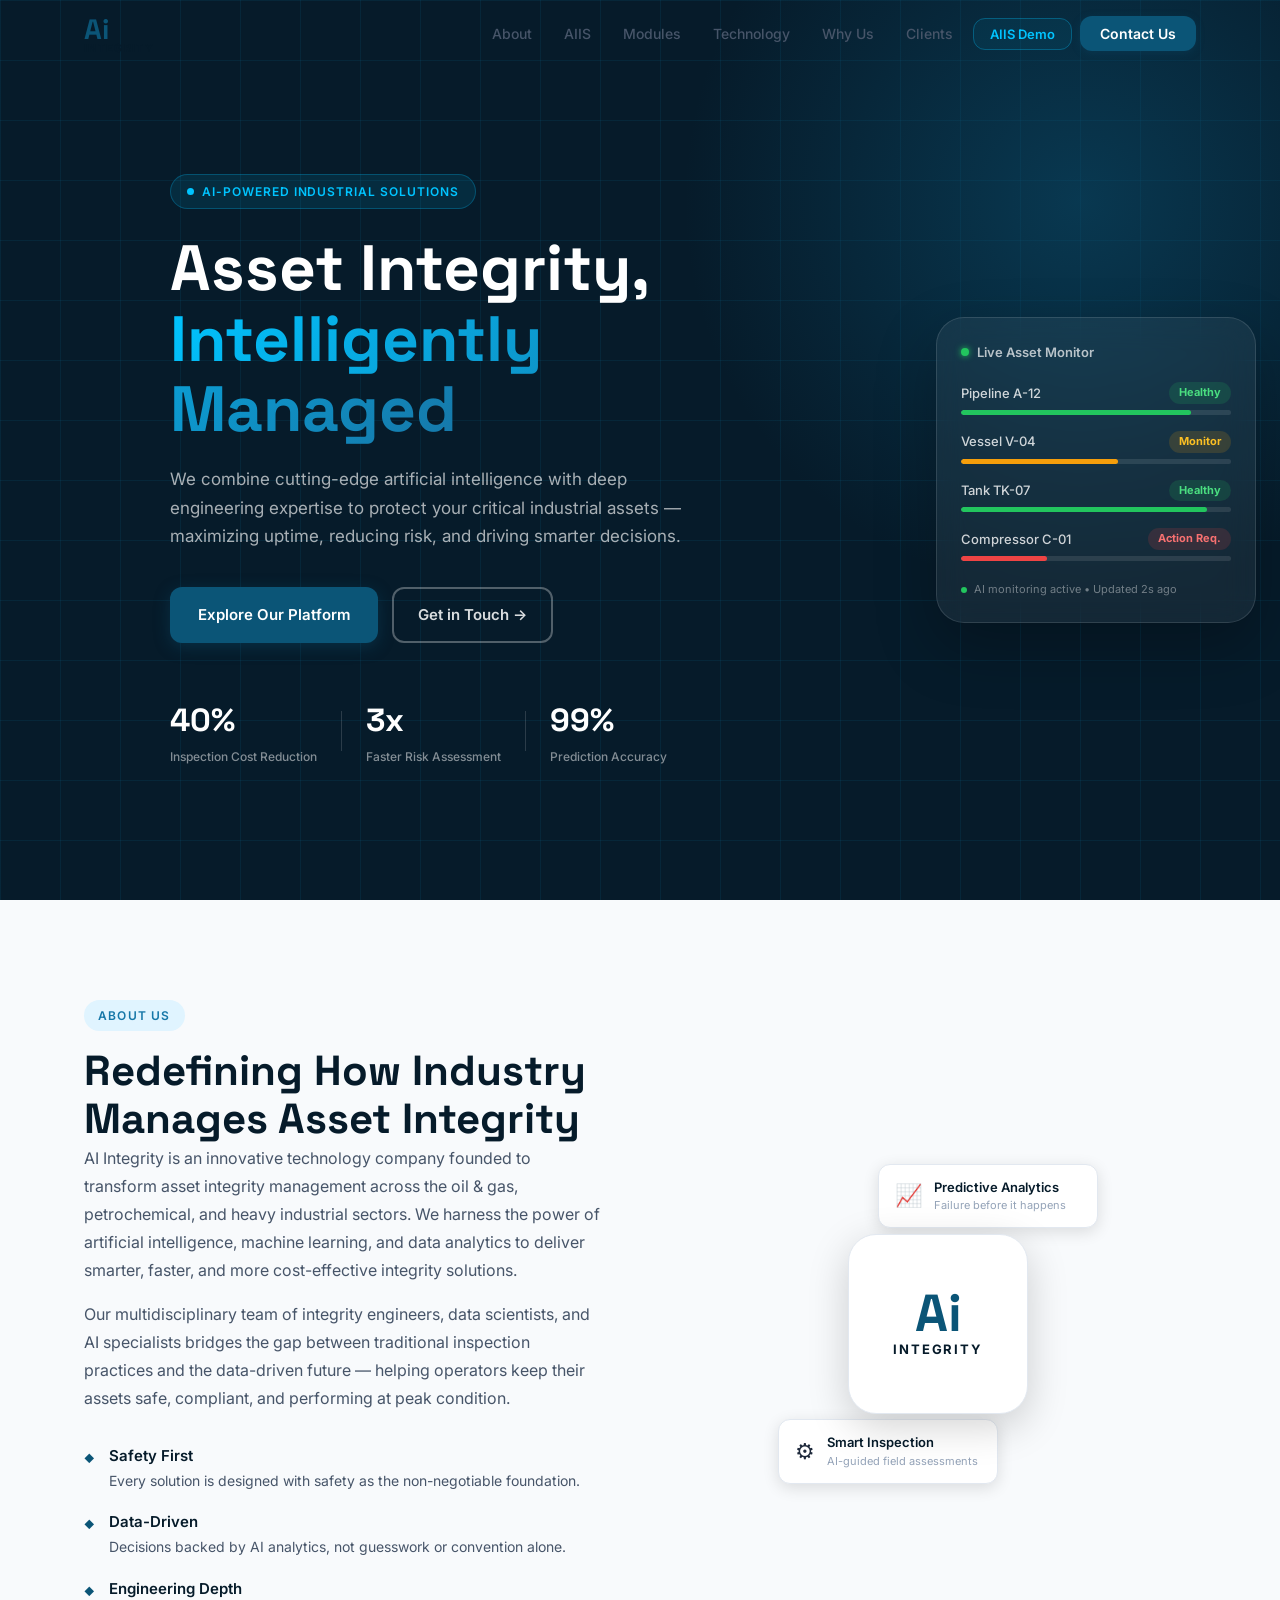
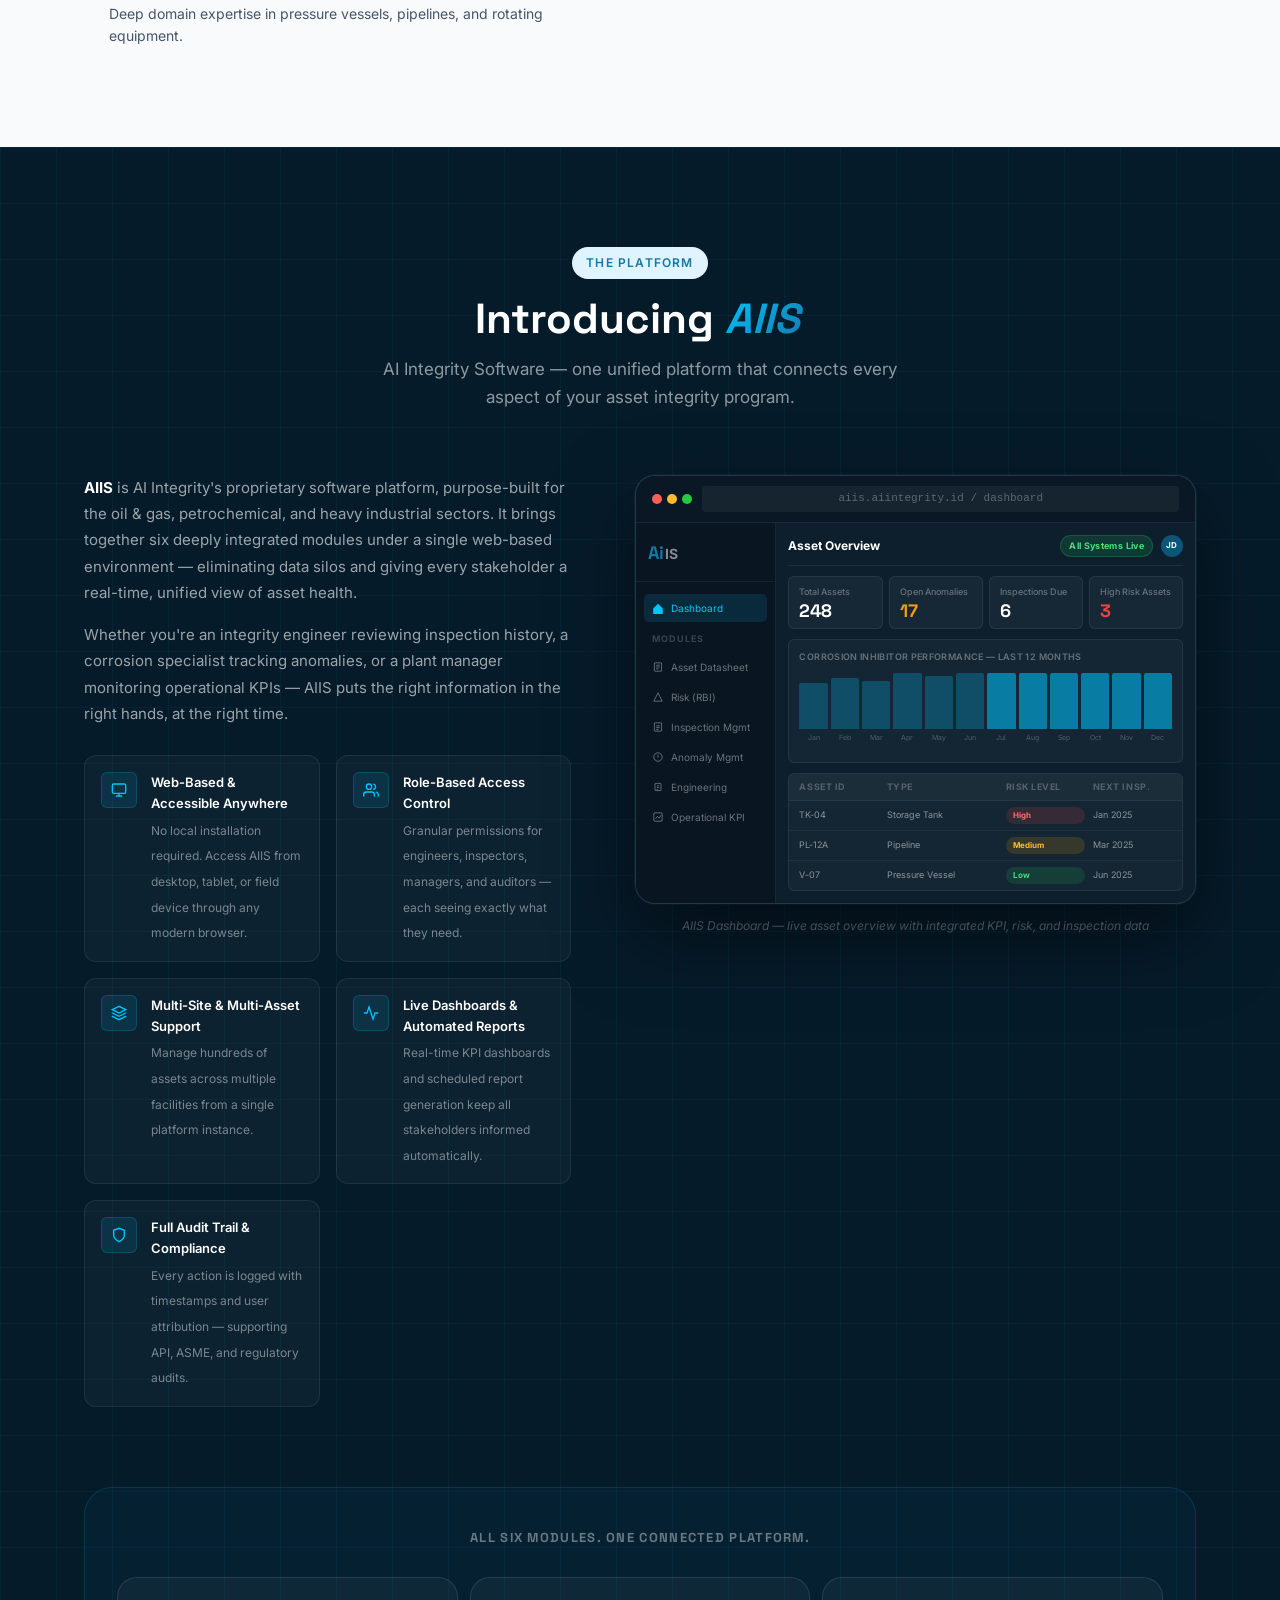
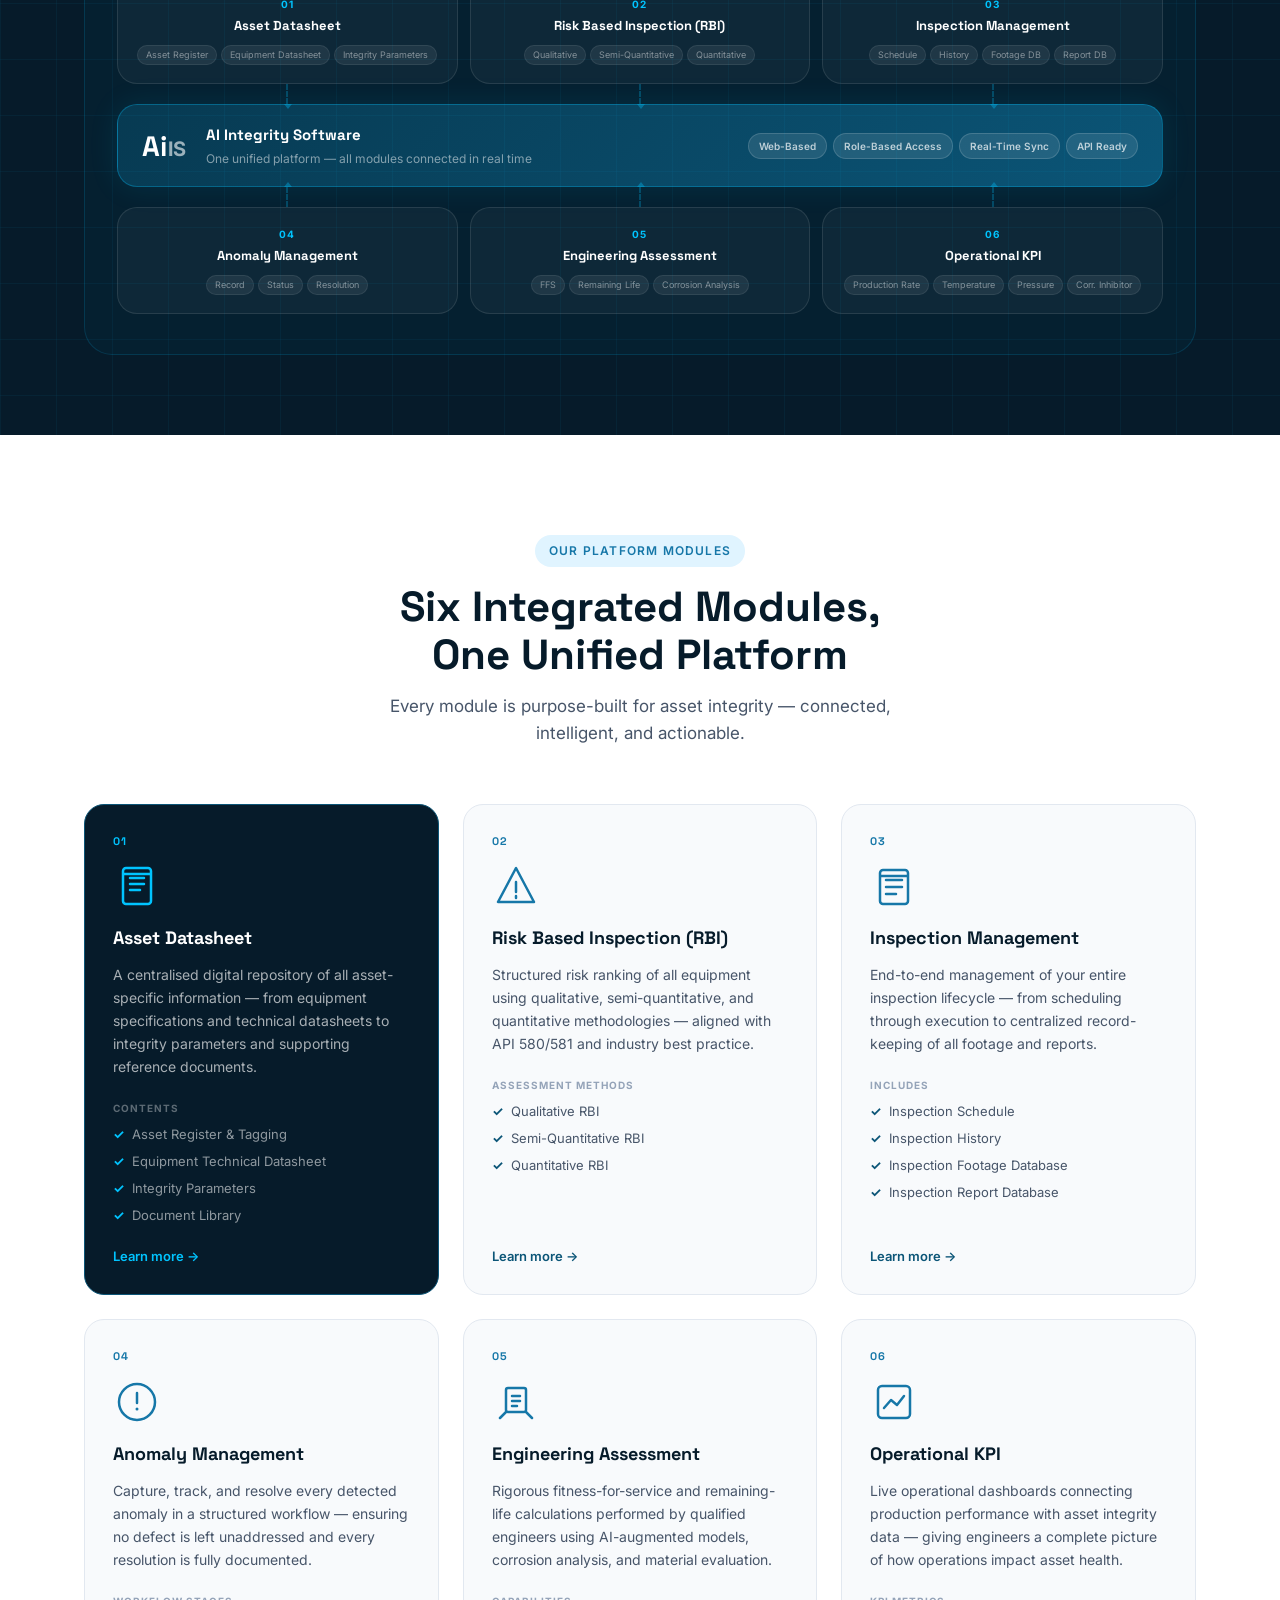
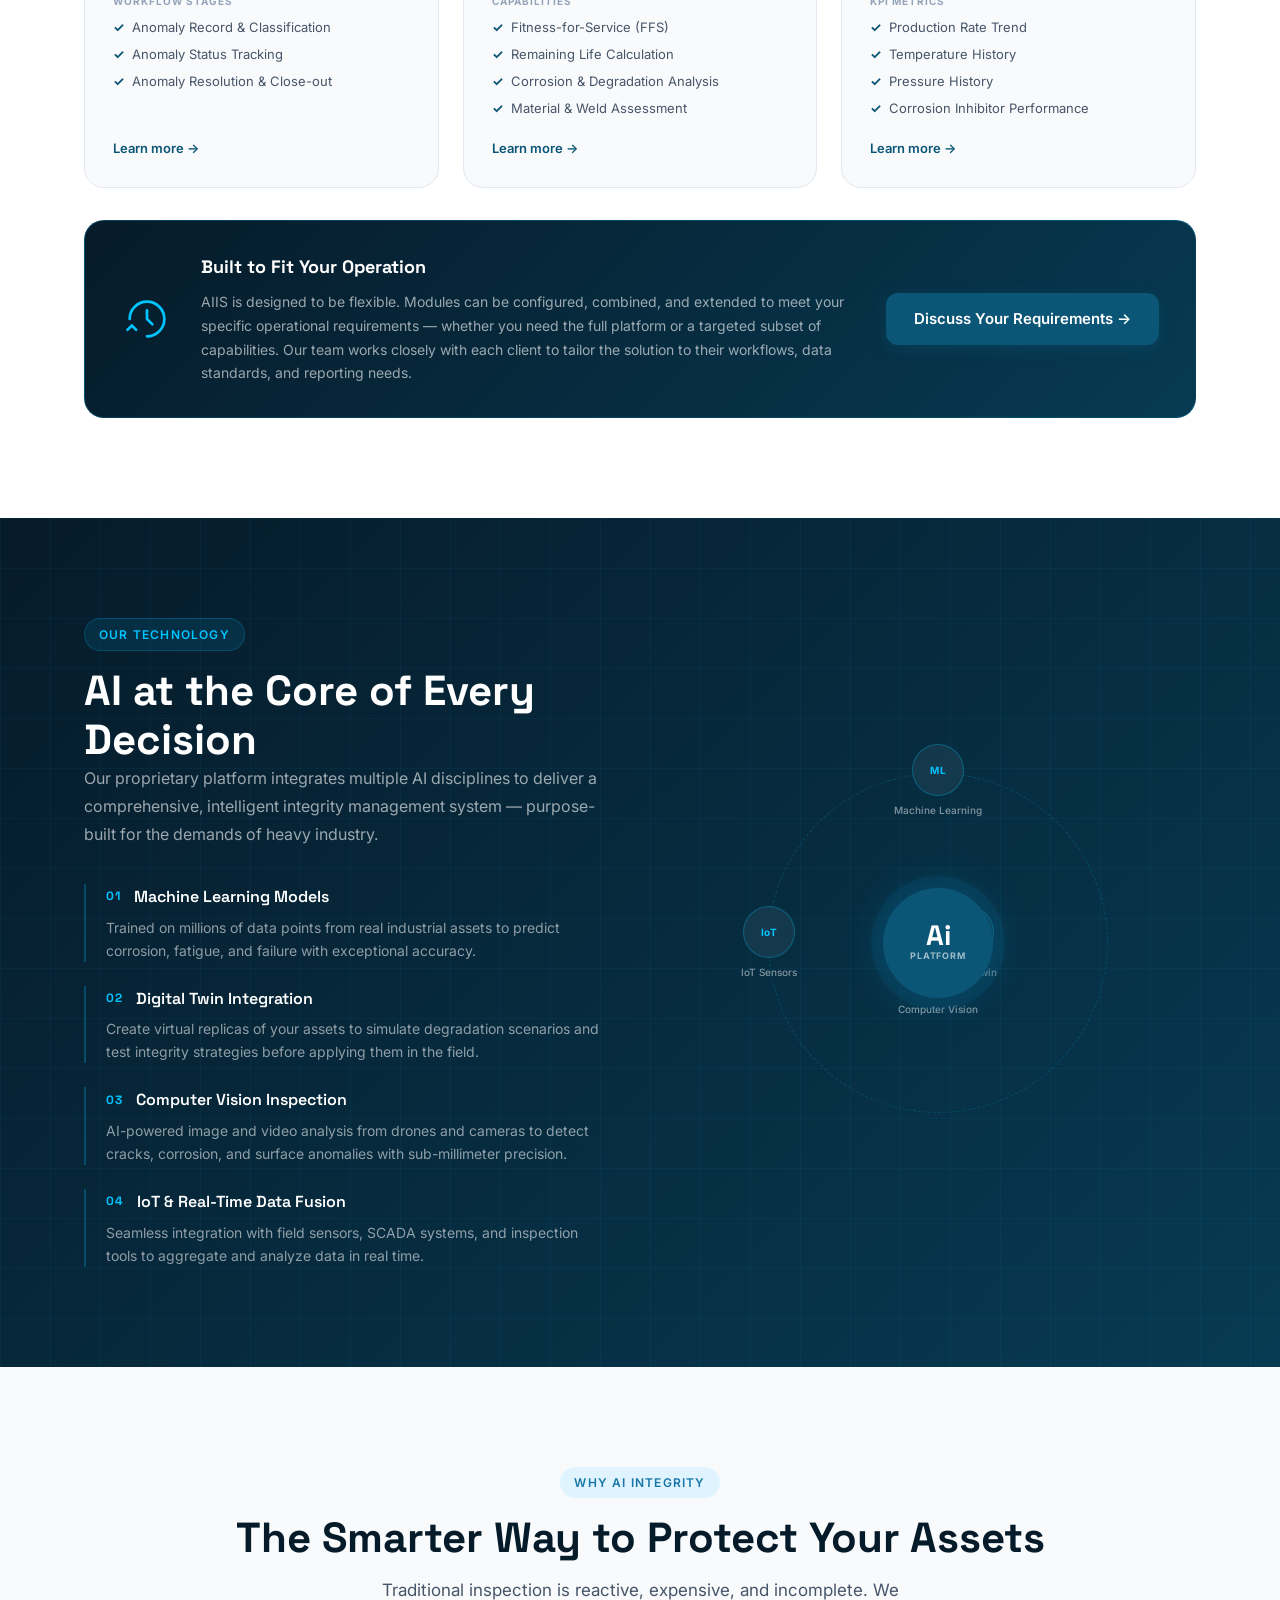
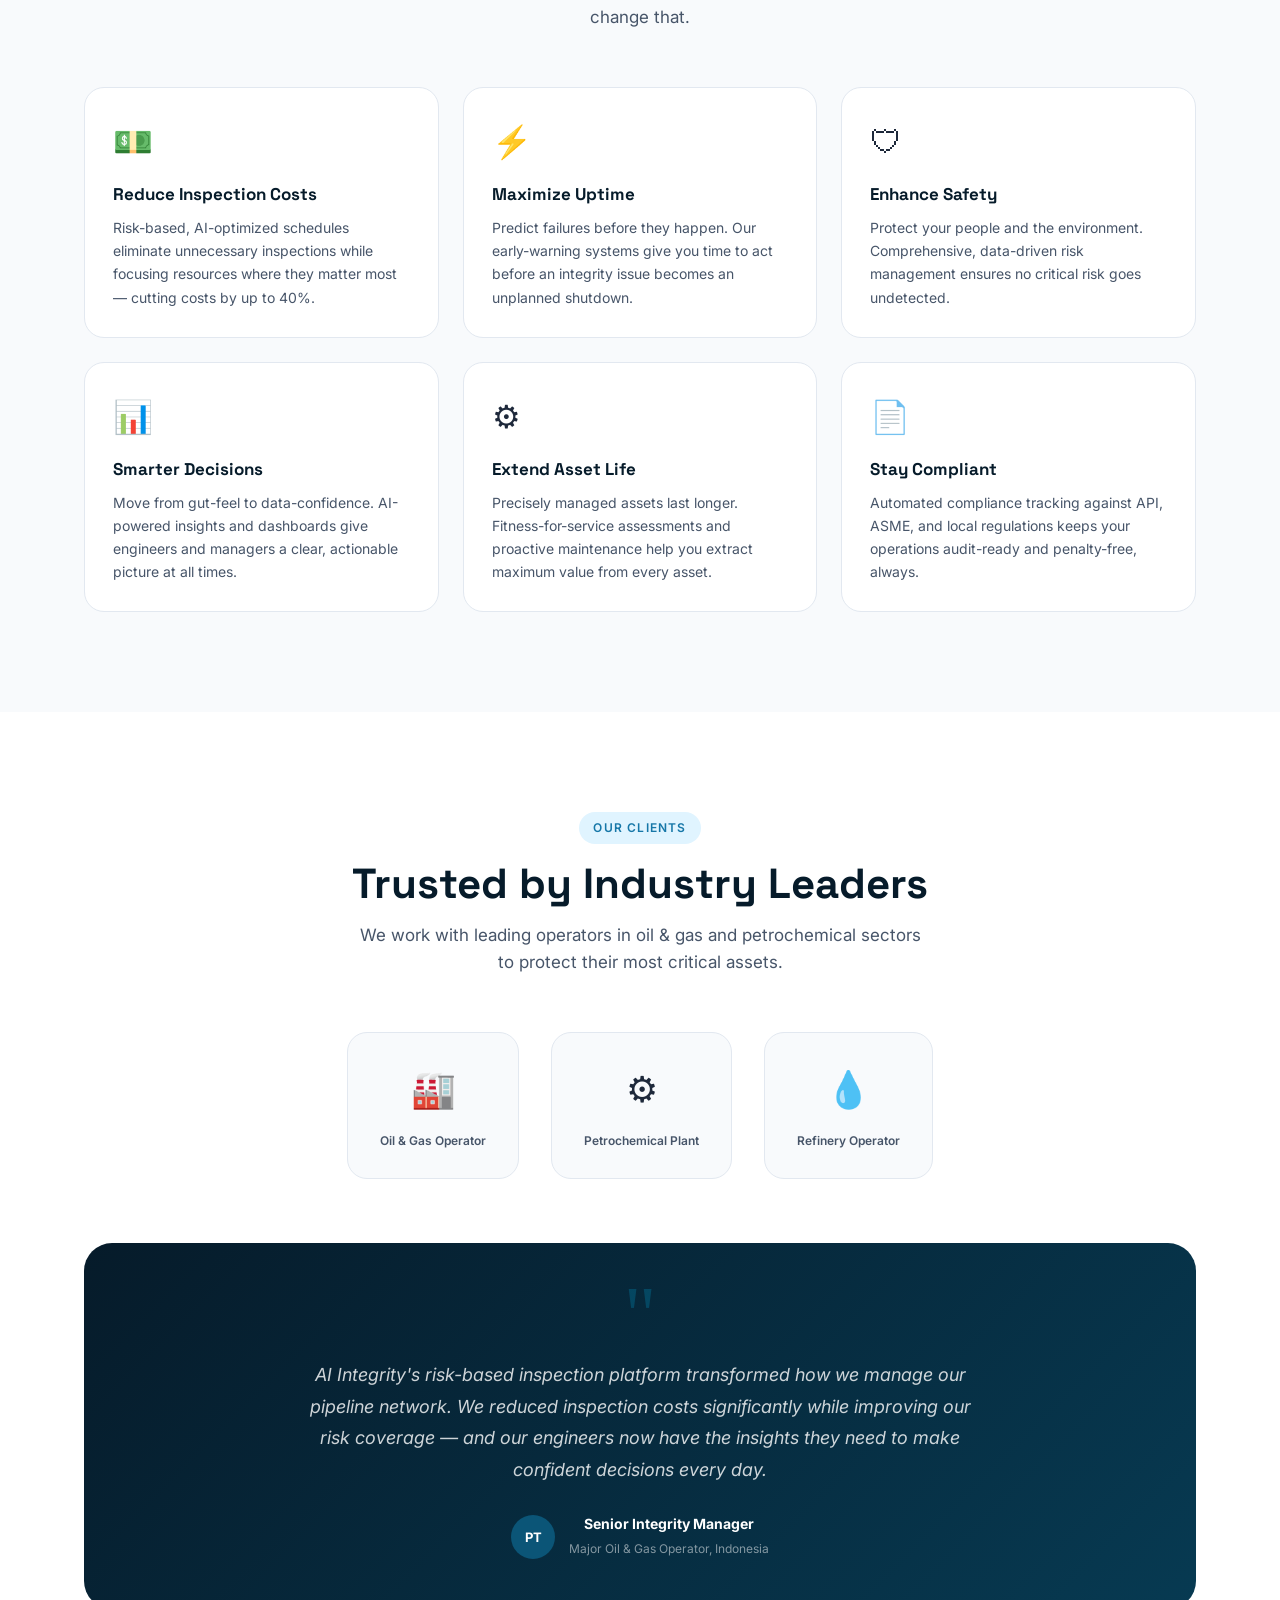
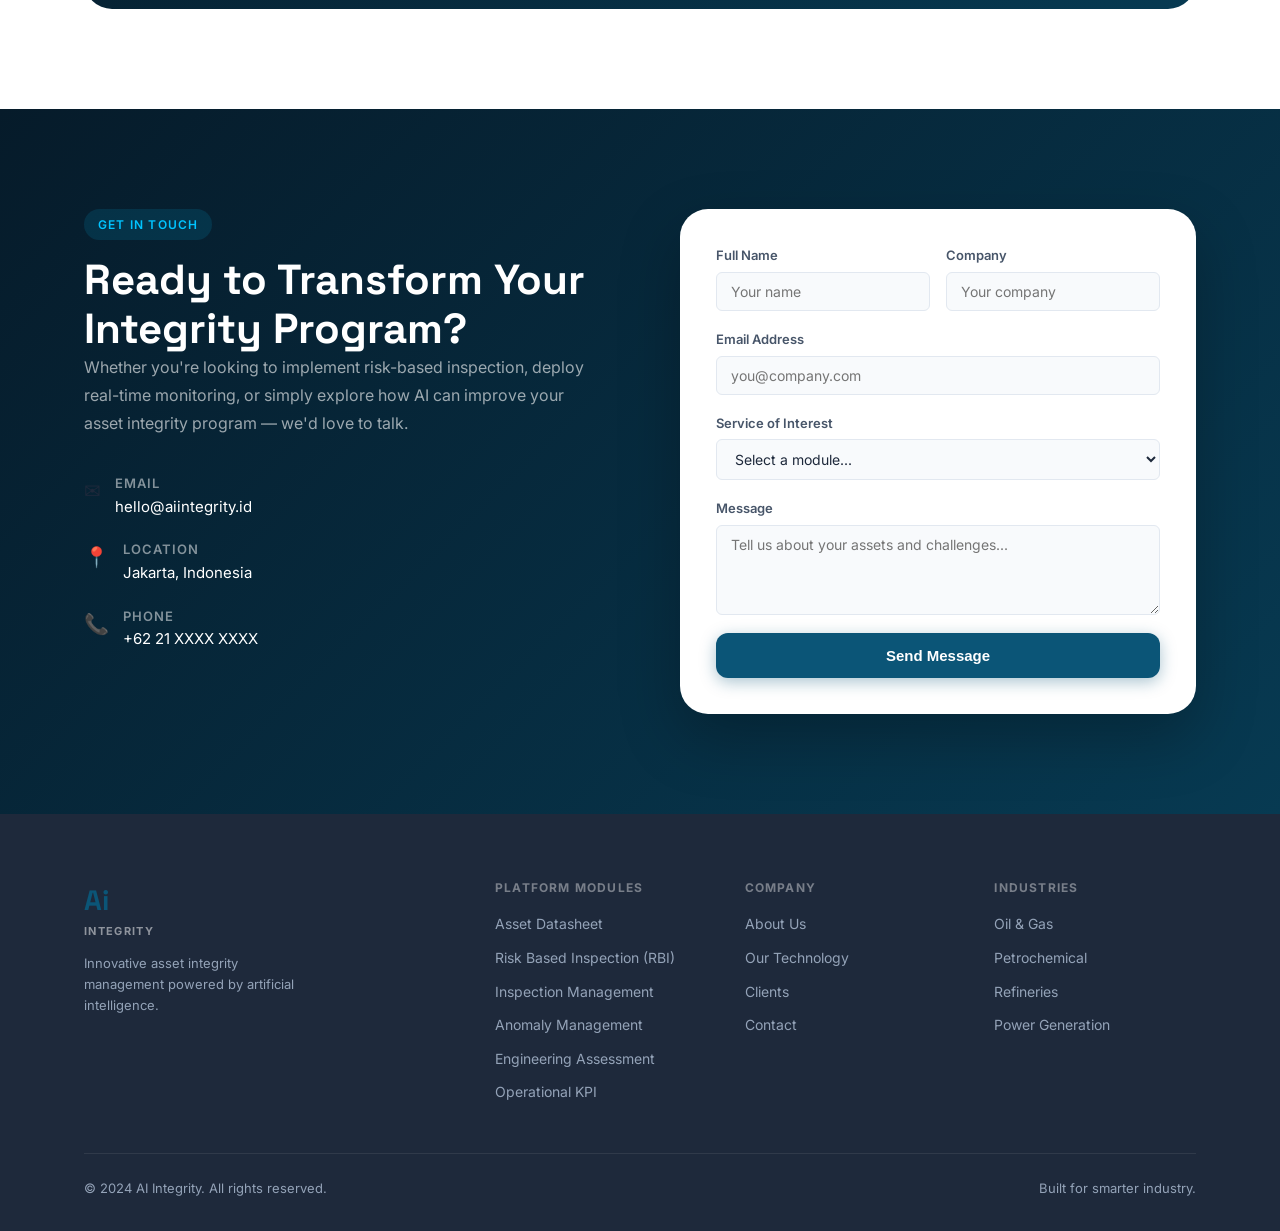
==== index.html @ 0ba2be78 "Initial commit — AI Integrity company profile Includes AIIS module overview, 6-module services secti" ====
<!DOCTYPE html>
<html lang="en">
<head>
  <meta charset="UTF-8" />
  <meta name="viewport" content="width=device-width, initial-scale=1.0" />
  <title>AI Integrity — Intelligent Asset Integrity Solutions</title>
  <link rel="stylesheet" href="styles.css" />
  <link rel="preconnect" href="https://fonts.googleapis.com" />
  <link href="https://fonts.googleapis.com/css2?family=Inter:wght@300;400;500;600;700;800&family=Space+Grotesk:wght@400;500;600;700&display=swap" rel="stylesheet" />
</head>
<body>

  <!-- ── NAVIGATION ─────────────────────────────────────── -->
  <nav id="navbar">
    <div class="nav-container">
      <a href="#home" class="nav-logo">
        <span class="logo-ai">Ai</span>
        <span class="logo-integrity">Integrity</span>
      </a>
      <ul class="nav-links">
        <li><a href="#about">About</a></li>
        <li><a href="#aiis">AIIS</a></li>
        <li><a href="#services">Modules</a></li>
        <li><a href="#technology">Technology</a></li>
        <li><a href="#why-us">Why Us</a></li>
        <li><a href="#clients">Clients</a></li>
        <li><a href="aiis-demo.html" class="nav-demo">AIIS Demo</a></li>
        <li><a href="#contact" class="nav-cta">Contact Us</a></li>
      </ul>
      <button class="hamburger" id="hamburger" aria-label="Toggle menu">
        <span></span><span></span><span></span>
      </button>
    </div>
    <div class="mobile-menu" id="mobileMenu">
      <ul>
        <li><a href="#about">About</a></li>
        <li><a href="#aiis">AIIS</a></li>
        <li><a href="#services">Modules</a></li>
        <li><a href="#technology">Technology</a></li>
        <li><a href="#why-us">Why Us</a></li>
        <li><a href="#clients">Clients</a></li>
        <li><a href="aiis-demo.html">AIIS Demo</a></li>
        <li><a href="#contact">Contact Us</a></li>
      </ul>
    </div>
  </nav>

  <!-- ── HERO ───────────────────────────────────────────── -->
  <section id="home" class="hero">
    <div class="hero-bg">
      <div class="hero-grid"></div>
      <div class="hero-glow"></div>
    </div>
    <div class="hero-content">
      <div class="hero-badge">
        <span class="badge-dot"></span>
        AI-Powered Industrial Solutions
      </div>
      <h1 class="hero-title">
        Asset Integrity,<br />
        <span class="hero-accent">Intelligently Managed</span>
      </h1>
      <p class="hero-subtitle">
        We combine cutting-edge artificial intelligence with deep engineering expertise
        to protect your critical industrial assets — maximizing uptime, reducing risk,
        and driving smarter decisions.
      </p>
      <div class="hero-actions">
        <a href="#services" class="btn-primary">Explore Our Platform</a>
        <a href="#contact" class="btn-ghost">Get in Touch &rarr;</a>
      </div>
      <div class="hero-stats">
        <div class="stat">
          <span class="stat-num">40%</span>
          <span class="stat-label">Inspection Cost Reduction</span>
        </div>
        <div class="stat-divider"></div>
        <div class="stat">
          <span class="stat-num">3x</span>
          <span class="stat-label">Faster Risk Assessment</span>
        </div>
        <div class="stat-divider"></div>
        <div class="stat">
          <span class="stat-num">99%</span>
          <span class="stat-label">Prediction Accuracy</span>
        </div>
      </div>
    </div>
    <div class="hero-visual">
      <div class="pipeline-card">
        <div class="card-header">
          <div class="card-dot green"></div>
          <span>Live Asset Monitor</span>
        </div>
        <div class="card-asset">
          <div class="asset-row">
            <span class="asset-name">Pipeline A-12</span>
            <span class="asset-status good">Healthy</span>
          </div>
          <div class="asset-bar"><div class="bar-fill" style="width:85%;background:#22c55e"></div></div>
          <div class="asset-row mt-8">
            <span class="asset-name">Vessel V-04</span>
            <span class="asset-status warn">Monitor</span>
          </div>
          <div class="asset-bar"><div class="bar-fill" style="width:58%;background:#f59e0b"></div></div>
          <div class="asset-row mt-8">
            <span class="asset-name">Tank TK-07</span>
            <span class="asset-status good">Healthy</span>
          </div>
          <div class="asset-bar"><div class="bar-fill" style="width:91%;background:#22c55e"></div></div>
          <div class="asset-row mt-8">
            <span class="asset-name">Compressor C-01</span>
            <span class="asset-status risk">Action Req.</span>
          </div>
          <div class="asset-bar"><div class="bar-fill" style="width:32%;background:#ef4444"></div></div>
        </div>
        <div class="card-footer">
          <span class="pulse-dot"></span>
          AI monitoring active &bull; Updated 2s ago
        </div>
      </div>
    </div>
  </section>

  <!-- ── ABOUT ──────────────────────────────────────────── -->
  <section id="about" class="about">
    <div class="container">
      <div class="about-grid">
        <div class="about-text">
          <div class="section-tag">About Us</div>
          <h2 class="section-title">Redefining How Industry Manages Asset Integrity</h2>
          <p class="about-desc">
            AI Integrity is an innovative technology company founded to transform asset integrity
            management across the oil & gas, petrochemical, and heavy industrial sectors.
            We harness the power of artificial intelligence, machine learning, and data analytics
            to deliver smarter, faster, and more cost-effective integrity solutions.
          </p>
          <p class="about-desc">
            Our multidisciplinary team of integrity engineers, data scientists, and AI specialists
            bridges the gap between traditional inspection practices and the data-driven future —
            helping operators keep their assets safe, compliant, and performing at peak condition.
          </p>
          <div class="about-pillars">
            <div class="pillar">
              <div class="pillar-icon">&#9670;</div>
              <div>
                <strong>Safety First</strong>
                <p>Every solution is designed with safety as the non-negotiable foundation.</p>
              </div>
            </div>
            <div class="pillar">
              <div class="pillar-icon">&#9670;</div>
              <div>
                <strong>Data-Driven</strong>
                <p>Decisions backed by AI analytics, not guesswork or convention alone.</p>
              </div>
            </div>
            <div class="pillar">
              <div class="pillar-icon">&#9670;</div>
              <div>
                <strong>Engineering Depth</strong>
                <p>Deep domain expertise in pressure vessels, pipelines, and rotating equipment.</p>
              </div>
            </div>
          </div>
        </div>
        <div class="about-visual">
          <div class="about-card-wrapper">
            <div class="about-card top-card">
              <div class="about-card-icon">&#128200;</div>
              <div class="about-card-text">
                <strong>Predictive Analytics</strong>
                <span>Failure before it happens</span>
              </div>
            </div>
            <div class="about-logo-box">
              <span class="logo-ai-large">Ai</span>
              <span class="logo-integrity-large">Integrity</span>
            </div>
            <div class="about-card bottom-card">
              <div class="about-card-icon">&#9881;</div>
              <div class="about-card-text">
                <strong>Smart Inspection</strong>
                <span>AI-guided field assessments</span>
              </div>
            </div>
          </div>
        </div>
      </div>
    </div>
  </section>

  <!-- ── AIIS ──────────────────────────────────────────── -->
  <section id="aiis" class="aiis">
    <div class="container">

      <!-- Header -->
      <div class="aiis-header">
        <div class="section-tag">The Platform</div>
        <h2 class="section-title light">Introducing <span class="aiis-wordmark">AIIS</span></h2>
        <p class="aiis-tagline">AI Integrity Software — one unified platform that connects every aspect of your asset integrity program.</p>
      </div>

      <!-- Main layout: intro left, mockup right -->
      <div class="aiis-body">

        <!-- Left: description + feature pills -->
        <div class="aiis-desc-col">
          <p class="aiis-desc">
            <strong>AIIS</strong> is AI Integrity's proprietary software platform, purpose-built for
            the oil &amp; gas, petrochemical, and heavy industrial sectors. It brings together
            six deeply integrated modules under a single web-based environment — eliminating
            data silos and giving every stakeholder a real-time, unified view of asset health.
          </p>
          <p class="aiis-desc">
            Whether you're an integrity engineer reviewing inspection history, a corrosion
            specialist tracking anomalies, or a plant manager monitoring operational KPIs —
            AIIS puts the right information in the right hands, at the right time.
          </p>

          <div class="aiis-features">
            <div class="aiis-feat">
              <div class="aiis-feat-icon">
                <svg viewBox="0 0 24 24" fill="none" stroke="currentColor" stroke-width="2" stroke-linecap="round">
                  <rect x="2" y="3" width="20" height="14" rx="2"/><path d="M8 21h8M12 17v4"/>
                </svg>
              </div>
              <div>
                <strong>Web-Based &amp; Accessible Anywhere</strong>
                <span>No local installation required. Access AIIS from desktop, tablet, or field device through any modern browser.</span>
              </div>
            </div>
            <div class="aiis-feat">
              <div class="aiis-feat-icon">
                <svg viewBox="0 0 24 24" fill="none" stroke="currentColor" stroke-width="2" stroke-linecap="round">
                  <path d="M17 21v-2a4 4 0 0 0-4-4H5a4 4 0 0 0-4 4v2"/><circle cx="9" cy="7" r="4"/>
                  <path d="M23 21v-2a4 4 0 0 0-3-3.87M16 3.13a4 4 0 0 1 0 7.75"/>
                </svg>
              </div>
              <div>
                <strong>Role-Based Access Control</strong>
                <span>Granular permissions for engineers, inspectors, managers, and auditors — each seeing exactly what they need.</span>
              </div>
            </div>
            <div class="aiis-feat">
              <div class="aiis-feat-icon">
                <svg viewBox="0 0 24 24" fill="none" stroke="currentColor" stroke-width="2" stroke-linecap="round">
                  <path d="M12 2L2 7l10 5 10-5-10-5zM2 17l10 5 10-5M2 12l10 5 10-5"/>
                </svg>
              </div>
              <div>
                <strong>Multi-Site &amp; Multi-Asset Support</strong>
                <span>Manage hundreds of assets across multiple facilities from a single platform instance.</span>
              </div>
            </div>
            <div class="aiis-feat">
              <div class="aiis-feat-icon">
                <svg viewBox="0 0 24 24" fill="none" stroke="currentColor" stroke-width="2" stroke-linecap="round">
                  <polyline points="22 12 18 12 15 21 9 3 6 12 2 12"/>
                </svg>
              </div>
              <div>
                <strong>Live Dashboards &amp; Automated Reports</strong>
                <span>Real-time KPI dashboards and scheduled report generation keep all stakeholders informed automatically.</span>
              </div>
            </div>
            <div class="aiis-feat">
              <div class="aiis-feat-icon">
                <svg viewBox="0 0 24 24" fill="none" stroke="currentColor" stroke-width="2" stroke-linecap="round">
                  <path d="M12 22s8-4 8-10V5l-8-3-8 3v7c0 6 8 10 8 10z"/>
                </svg>
              </div>
              <div>
                <strong>Full Audit Trail &amp; Compliance</strong>
                <span>Every action is logged with timestamps and user attribution — supporting API, ASME, and regulatory audits.</span>
              </div>
            </div>
          </div>
        </div>

        <!-- Right: software UI mockup -->
        <div class="aiis-mockup-col">
          <div class="aiis-mockup">

            <!-- Browser chrome -->
            <div class="mock-chrome">
              <div class="mock-dots">
                <span class="md red"></span>
                <span class="md amber"></span>
                <span class="md green"></span>
              </div>
              <div class="mock-url">aiis.aiintegrity.id / dashboard</div>
            </div>

            <!-- App shell -->
            <div class="mock-shell">

              <!-- Sidebar -->
              <div class="mock-sidebar">
                <div class="mock-logo">
                  <span class="ml-ai">Ai</span>
                  <span class="ml-int">IS</span>
                </div>
                <nav class="mock-nav">
                  <div class="mock-nav-item active">
                    <svg viewBox="0 0 20 20" fill="currentColor"><path d="M2 11l8-8 8 8v9H2z"/></svg>
                    <span>Dashboard</span>
                  </div>
                  <div class="mock-nav-section">Modules</div>
                  <div class="mock-nav-item">
                    <svg viewBox="0 0 20 20" fill="none" stroke="currentColor" stroke-width="1.5"><rect x="4" y="3" width="12" height="14" rx="1"/><path d="M7 7h6M7 10h6M7 13h4"/></svg>
                    <span>Asset Datasheet</span>
                  </div>
                  <div class="mock-nav-item">
                    <svg viewBox="0 0 20 20" fill="none" stroke="currentColor" stroke-width="1.5"><path d="M10 3L3 17h14L10 3z"/></svg>
                    <span>Risk (RBI)</span>
                  </div>
                  <div class="mock-nav-item">
                    <svg viewBox="0 0 20 20" fill="none" stroke="currentColor" stroke-width="1.5"><rect x="4" y="3" width="12" height="14" rx="1"/><path d="M7 8h6M7 11h6M7 14h4"/></svg>
                    <span>Inspection Mgmt</span>
                  </div>
                  <div class="mock-nav-item">
                    <svg viewBox="0 0 20 20" fill="none" stroke="currentColor" stroke-width="1.5"><circle cx="10" cy="10" r="7"/><path d="M10 6v5M10 14v.5"/></svg>
                    <span>Anomaly Mgmt</span>
                  </div>
                  <div class="mock-nav-item">
                    <svg viewBox="0 0 20 20" fill="none" stroke="currentColor" stroke-width="1.5"><rect x="5" y="4" width="10" height="12" rx="1"/><path d="M8 8h4M8 11h4M8 14h2"/></svg>
                    <span>Engineering</span>
                  </div>
                  <div class="mock-nav-item">
                    <svg viewBox="0 0 20 20" fill="none" stroke="currentColor" stroke-width="1.5"><rect x="3" y="3" width="14" height="14" rx="2"/><path d="M6 13l3-4 3 3 3-5"/></svg>
                    <span>Operational KPI</span>
                  </div>
                </nav>
              </div>

              <!-- Main content -->
              <div class="mock-main">
                <div class="mock-topbar">
                  <span class="mock-page-title">Asset Overview</span>
                  <div class="mock-topbar-right">
                    <div class="mock-badge green-badge">All Systems Live</div>
                    <div class="mock-avatar">JD</div>
                  </div>
                </div>

                <!-- KPI row -->
                <div class="mock-kpi-row">
                  <div class="mock-kpi">
                    <span class="mk-label">Total Assets</span>
                    <span class="mk-val">248</span>
                  </div>
                  <div class="mock-kpi">
                    <span class="mk-label">Open Anomalies</span>
                    <span class="mk-val warn">17</span>
                  </div>
                  <div class="mock-kpi">
                    <span class="mk-label">Inspections Due</span>
                    <span class="mk-val">6</span>
                  </div>
                  <div class="mock-kpi">
                    <span class="mk-label">High Risk Assets</span>
                    <span class="mk-val risk">3</span>
                  </div>
                </div>

                <!-- Mock chart -->
                <div class="mock-chart-wrap">
                  <div class="mock-chart-title">Corrosion Inhibitor Performance — Last 12 Months</div>
                  <div class="mock-chart">
                    <div class="mock-bars">
                      <div class="mb-col"><div class="mb-bar" style="height:65%"></div><span>Jan</span></div>
                      <div class="mb-col"><div class="mb-bar" style="height:72%"></div><span>Feb</span></div>
                      <div class="mb-col"><div class="mb-bar" style="height:68%"></div><span>Mar</span></div>
                      <div class="mb-col"><div class="mb-bar" style="height:80%"></div><span>Apr</span></div>
                      <div class="mb-col"><div class="mb-bar" style="height:75%"></div><span>May</span></div>
                      <div class="mb-col"><div class="mb-bar" style="height:88%"></div><span>Jun</span></div>
                      <div class="mb-col"><div class="mb-bar good" style="height:91%"></div><span>Jul</span></div>
                      <div class="mb-col"><div class="mb-bar good" style="height:93%"></div><span>Aug</span></div>
                      <div class="mb-col"><div class="mb-bar good" style="height:90%"></div><span>Sep</span></div>
                      <div class="mb-col"><div class="mb-bar good" style="height:95%"></div><span>Oct</span></div>
                      <div class="mb-col"><div class="mb-bar good" style="height:92%"></div><span>Nov</span></div>
                      <div class="mb-col"><div class="mb-bar good" style="height:97%"></div><span>Dec</span></div>
                    </div>
                  </div>
                </div>

                <!-- Risk table mini -->
                <div class="mock-table">
                  <div class="mt-row mt-head">
                    <span>Asset ID</span><span>Type</span><span>Risk Level</span><span>Next Insp.</span>
                  </div>
                  <div class="mt-row">
                    <span>TK-04</span><span>Storage Tank</span>
                    <span class="risk-pill high">High</span><span>Jan 2025</span>
                  </div>
                  <div class="mt-row">
                    <span>PL-12A</span><span>Pipeline</span>
                    <span class="risk-pill med">Medium</span><span>Mar 2025</span>
                  </div>
                  <div class="mt-row">
                    <span>V-07</span><span>Pressure Vessel</span>
                    <span class="risk-pill low">Low</span><span>Jun 2025</span>
                  </div>
                </div>
              </div><!-- /mock-main -->
            </div><!-- /mock-shell -->
          </div><!-- /aiis-mockup -->

          <div class="aiis-mockup-caption">
            AIIS Dashboard — live asset overview with integrated KPI, risk, and inspection data
          </div>
        </div>

      </div><!-- /aiis-body -->

      <!-- Module hub diagram -->
      <div class="aiis-hub">
        <div class="aiis-hub-title">All Six Modules. One Connected Platform.</div>

        <div class="hub-flow">

          <!-- Top row: modules 01–03 -->
          <div class="hub-row">
            <div class="hub-module">
              <div class="hub-mod-num">01</div>
              <div class="hub-mod-name">Asset Datasheet</div>
              <div class="hub-mod-subs">
                <span>Asset Register</span><span>Equipment Datasheet</span><span>Integrity Parameters</span>
              </div>
            </div>
            <div class="hub-module">
              <div class="hub-mod-num">02</div>
              <div class="hub-mod-name">Risk Based Inspection (RBI)</div>
              <div class="hub-mod-subs">
                <span>Qualitative</span><span>Semi-Quantitative</span><span>Quantitative</span>
              </div>
            </div>
            <div class="hub-module">
              <div class="hub-mod-num">03</div>
              <div class="hub-mod-name">Inspection Management</div>
              <div class="hub-mod-subs">
                <span>Schedule</span><span>History</span><span>Footage DB</span><span>Report DB</span>
              </div>
            </div>
          </div>

          <!-- Connector: arrows down + AIIS bar + arrows up -->
          <div class="hub-connector">
            <div class="hub-tick-row">
              <div class="hub-tick"></div>
              <div class="hub-tick"></div>
              <div class="hub-tick"></div>
            </div>
            <div class="hub-center-bar">
              <div class="hcb-logo">
                <span class="hc-ai">Ai</span><span class="hc-is">IS</span>
              </div>
              <div class="hcb-info">
                <div class="hcb-name">AI Integrity Software</div>
                <div class="hcb-sub">One unified platform — all modules connected in real time</div>
              </div>
              <div class="hcb-pills">
                <span>Web-Based</span>
                <span>Role-Based Access</span>
                <span>Real-Time Sync</span>
                <span>API Ready</span>
              </div>
            </div>
            <div class="hub-tick-row">
              <div class="hub-tick up"></div>
              <div class="hub-tick up"></div>
              <div class="hub-tick up"></div>
            </div>
          </div>

          <!-- Bottom row: modules 04–06 -->
          <div class="hub-row">
            <div class="hub-module">
              <div class="hub-mod-num">04</div>
              <div class="hub-mod-name">Anomaly Management</div>
              <div class="hub-mod-subs">
                <span>Record</span><span>Status</span><span>Resolution</span>
              </div>
            </div>
            <div class="hub-module">
              <div class="hub-mod-num">05</div>
              <div class="hub-mod-name">Engineering Assessment</div>
              <div class="hub-mod-subs">
                <span>FFS</span><span>Remaining Life</span><span>Corrosion Analysis</span>
              </div>
            </div>
            <div class="hub-module">
              <div class="hub-mod-num">06</div>
              <div class="hub-mod-name">Operational KPI</div>
              <div class="hub-mod-subs">
                <span>Production Rate</span><span>Temperature</span><span>Pressure</span><span>Corr. Inhibitor</span>
              </div>
            </div>
          </div>

        </div><!-- /hub-flow -->
      </div>

    </div>
  </section>

  <!-- ── SERVICES ───────────────────────────────────────── -->
  <section id="services" class="services">
    <div class="container">
      <div class="section-header">
        <div class="section-tag">Our Platform Modules</div>
        <h2 class="section-title">Six Integrated Modules,<br />One Unified Platform</h2>
        <p class="section-subtitle">
          Every module is purpose-built for asset integrity — connected, intelligent, and actionable.
        </p>
      </div>
      <div class="services-grid">

        <!-- 1. Asset Datasheet -->
        <div class="service-card featured">
          <div class="service-module-num">01</div>
          <div class="service-icon">
            <svg viewBox="0 0 48 48" fill="none" xmlns="http://www.w3.org/2000/svg">
              <rect x="10" y="6" width="28" height="36" rx="3" stroke="currentColor" stroke-width="2.5"/>
              <path d="M17 16h14M17 22h14M17 28h10" stroke="currentColor" stroke-width="2.5" stroke-linecap="round"/>
              <path d="M10 12h28" stroke="currentColor" stroke-width="2.5"/>
            </svg>
          </div>
          <h3>Asset Datasheet</h3>
          <p>A centralised digital repository of all asset-specific information — from equipment specifications and technical datasheets to integrity parameters and supporting reference documents.</p>
          <div class="service-sub-label">Contents</div>
          <ul class="service-features">
            <li>Asset Register &amp; Tagging</li>
            <li>Equipment Technical Datasheet</li>
            <li>Integrity Parameters</li>
            <li>Document Library</li>
          </ul>
          <a href="#contact" class="service-link">Learn more &rarr;</a>
        </div>

        <!-- 2. Risk Based Inspection (RBI) -->
        <div class="service-card">
          <div class="service-module-num">02</div>
          <div class="service-icon">
            <svg viewBox="0 0 48 48" fill="none" xmlns="http://www.w3.org/2000/svg">
              <path d="M24 6L6 40h36L24 6z" stroke="currentColor" stroke-width="2.5" stroke-linejoin="round"/>
              <path d="M24 20v10M24 34v2" stroke="currentColor" stroke-width="2.5" stroke-linecap="round"/>
            </svg>
          </div>
          <h3>Risk Based Inspection (RBI)</h3>
          <p>Structured risk ranking of all equipment using qualitative, semi-quantitative, and quantitative methodologies — aligned with API 580/581 and industry best practice.</p>
          <div class="service-sub-label">Assessment Methods</div>
          <ul class="service-features">
            <li>Qualitative RBI</li>
            <li>Semi-Quantitative RBI</li>
            <li>Quantitative RBI</li>
          </ul>
          <a href="#contact" class="service-link">Learn more &rarr;</a>
        </div>

        <!-- 3. Inspection Management -->
        <div class="service-card">
          <div class="service-module-num">03</div>
          <div class="service-icon">
            <svg viewBox="0 0 48 48" fill="none" xmlns="http://www.w3.org/2000/svg">
              <rect x="10" y="8" width="28" height="34" rx="3" stroke="currentColor" stroke-width="2.5"/>
              <path d="M16 18h16M16 25h16M16 32h10" stroke="currentColor" stroke-width="2.5" stroke-linecap="round"/>
              <path d="M10 14h28" stroke="currentColor" stroke-width="2.5"/>
            </svg>
          </div>
          <h3>Inspection Management</h3>
          <p>End-to-end management of your entire inspection lifecycle — from scheduling through execution to centralized record-keeping of all footage and reports.</p>
          <div class="service-sub-label">Includes</div>
          <ul class="service-features">
            <li>Inspection Schedule</li>
            <li>Inspection History</li>
            <li>Inspection Footage Database</li>
            <li>Inspection Report Database</li>
          </ul>
          <a href="#contact" class="service-link">Learn more &rarr;</a>
        </div>

        <!-- 4. Anomaly Management -->
        <div class="service-card">
          <div class="service-module-num">04</div>
          <div class="service-icon">
            <svg viewBox="0 0 48 48" fill="none" xmlns="http://www.w3.org/2000/svg">
              <circle cx="24" cy="24" r="18" stroke="currentColor" stroke-width="2.5"/>
              <path d="M24 15v10" stroke="currentColor" stroke-width="2.5" stroke-linecap="round"/>
              <circle cx="24" cy="31" r="1.5" fill="currentColor"/>
            </svg>
          </div>
          <h3>Anomaly Management</h3>
          <p>Capture, track, and resolve every detected anomaly in a structured workflow — ensuring no defect is left unaddressed and every resolution is fully documented.</p>
          <div class="service-sub-label">Workflow Stages</div>
          <ul class="service-features">
            <li>Anomaly Record &amp; Classification</li>
            <li>Anomaly Status Tracking</li>
            <li>Anomaly Resolution &amp; Close-out</li>
          </ul>
          <a href="#contact" class="service-link">Learn more &rarr;</a>
        </div>

        <!-- 5. Engineering Assessment -->
        <div class="service-card">
          <div class="service-module-num">05</div>
          <div class="service-icon">
            <svg viewBox="0 0 48 48" fill="none" xmlns="http://www.w3.org/2000/svg">
              <path d="M14 34L8 40M34 34l6 6" stroke="currentColor" stroke-width="2.5" stroke-linecap="round"/>
              <rect x="14" y="10" width="20" height="24" rx="2" stroke="currentColor" stroke-width="2.5"/>
              <path d="M20 18h8M20 23h8M20 28h5" stroke="currentColor" stroke-width="2.5" stroke-linecap="round"/>
            </svg>
          </div>
          <h3>Engineering Assessment</h3>
          <p>Rigorous fitness-for-service and remaining-life calculations performed by qualified engineers using AI-augmented models, corrosion analysis, and material evaluation.</p>
          <div class="service-sub-label">Capabilities</div>
          <ul class="service-features">
            <li>Fitness-for-Service (FFS)</li>
            <li>Remaining Life Calculation</li>
            <li>Corrosion &amp; Degradation Analysis</li>
            <li>Material &amp; Weld Assessment</li>
          </ul>
          <a href="#contact" class="service-link">Learn more &rarr;</a>
        </div>

        <!-- 6. Operational KPI -->
        <div class="service-card">
          <div class="service-module-num">06</div>
          <div class="service-icon">
            <svg viewBox="0 0 48 48" fill="none" xmlns="http://www.w3.org/2000/svg">
              <rect x="8" y="8" width="32" height="32" rx="4" stroke="currentColor" stroke-width="2.5"/>
              <path d="M14 30l7-8 6 5 7-9" stroke="currentColor" stroke-width="2.5" stroke-linecap="round" stroke-linejoin="round"/>
            </svg>
          </div>
          <h3>Operational KPI</h3>
          <p>Live operational dashboards connecting production performance with asset integrity data — giving engineers a complete picture of how operations impact asset health.</p>
          <div class="service-sub-label">KPI Metrics</div>
          <ul class="service-features">
            <li>Production Rate Trend</li>
            <li>Temperature History</li>
            <li>Pressure History</li>
            <li>Corrosion Inhibitor Performance</li>
          </ul>
          <a href="#contact" class="service-link">Learn more &rarr;</a>
        </div>

        <!-- Flexible platform callout -->
        <div class="service-flex-callout">
          <div class="sfc-icon">
            <svg viewBox="0 0 48 48" fill="none" xmlns="http://www.w3.org/2000/svg">
              <path d="M8 24c0-8.84 7.16-16 16-16s16 7.16 16 16-7.16 16-16 16" stroke="currentColor" stroke-width="2.5" stroke-linecap="round"/>
              <path d="M24 16v8l5 5" stroke="currentColor" stroke-width="2.5" stroke-linecap="round" stroke-linejoin="round"/>
              <path d="M6 34l4-4 4 4" stroke="currentColor" stroke-width="2.5" stroke-linecap="round" stroke-linejoin="round"/>
            </svg>
          </div>
          <div class="sfc-text">
            <strong>Built to Fit Your Operation</strong>
            <p>AIIS is designed to be flexible. Modules can be configured, combined, and extended to meet your specific operational requirements — whether you need the full platform or a targeted subset of capabilities. Our team works closely with each client to tailor the solution to their workflows, data standards, and reporting needs.</p>
          </div>
          <a href="#contact" class="btn-primary">Discuss Your Requirements &rarr;</a>
        </div>

      </div>
    </div>
  </section>

  <!-- ── TECHNOLOGY ─────────────────────────────────────── -->
  <section id="technology" class="technology">
    <div class="container">
      <div class="tech-grid">
        <div class="tech-content">
          <div class="section-tag">Our Technology</div>
          <h2 class="section-title">AI at the Core of Every Decision</h2>
          <p class="tech-desc">
            Our proprietary platform integrates multiple AI disciplines to deliver
            a comprehensive, intelligent integrity management system — purpose-built
            for the demands of heavy industry.
          </p>
          <div class="tech-items">
            <div class="tech-item">
              <div class="tech-item-header">
                <div class="tech-num">01</div>
                <h4>Machine Learning Models</h4>
              </div>
              <p>Trained on millions of data points from real industrial assets to predict corrosion, fatigue, and failure with exceptional accuracy.</p>
            </div>
            <div class="tech-item">
              <div class="tech-item-header">
                <div class="tech-num">02</div>
                <h4>Digital Twin Integration</h4>
              </div>
              <p>Create virtual replicas of your assets to simulate degradation scenarios and test integrity strategies before applying them in the field.</p>
            </div>
            <div class="tech-item">
              <div class="tech-item-header">
                <div class="tech-num">03</div>
                <h4>Computer Vision Inspection</h4>
              </div>
              <p>AI-powered image and video analysis from drones and cameras to detect cracks, corrosion, and surface anomalies with sub-millimeter precision.</p>
            </div>
            <div class="tech-item">
              <div class="tech-item-header">
                <div class="tech-num">04</div>
                <h4>IoT & Real-Time Data Fusion</h4>
              </div>
              <p>Seamless integration with field sensors, SCADA systems, and inspection tools to aggregate and analyze data in real time.</p>
            </div>
          </div>
        </div>
        <div class="tech-visual">
          <div class="tech-diagram">
            <div class="diagram-center">
              <span class="logo-ai-med">Ai</span>
              <span class="logo-int-med">Platform</span>
            </div>
            <div class="diagram-orbit orbit-1">
              <div class="orbit-node" style="--angle:0deg">
                <div class="orbit-dot">ML</div>
                <span>Machine Learning</span>
              </div>
              <div class="orbit-node" style="--angle:90deg">
                <div class="orbit-dot">DT</div>
                <span>Digital Twin</span>
              </div>
              <div class="orbit-node" style="--angle:180deg">
                <div class="orbit-dot">CV</div>
                <span>Computer Vision</span>
              </div>
              <div class="orbit-node" style="--angle:270deg">
                <div class="orbit-dot">IoT</div>
                <span>IoT Sensors</span>
              </div>
            </div>
          </div>
        </div>
      </div>
    </div>
  </section>

  <!-- ── WHY US ─────────────────────────────────────────── -->
  <section id="why-us" class="why-us">
    <div class="container">
      <div class="section-header">
        <div class="section-tag">Why AI Integrity</div>
        <h2 class="section-title">The Smarter Way to Protect Your Assets</h2>
        <p class="section-subtitle">Traditional inspection is reactive, expensive, and incomplete. We change that.</p>
      </div>
      <div class="why-grid">
        <div class="why-card">
          <div class="why-icon">&#128181;</div>
          <h3>Reduce Inspection Costs</h3>
          <p>Risk-based, AI-optimized schedules eliminate unnecessary inspections while focusing resources where they matter most — cutting costs by up to 40%.</p>
        </div>
        <div class="why-card">
          <div class="why-icon">&#9889;</div>
          <h3>Maximize Uptime</h3>
          <p>Predict failures before they happen. Our early-warning systems give you time to act before an integrity issue becomes an unplanned shutdown.</p>
        </div>
        <div class="why-card">
          <div class="why-icon">&#128737;</div>
          <h3>Enhance Safety</h3>
          <p>Protect your people and the environment. Comprehensive, data-driven risk management ensures no critical risk goes undetected.</p>
        </div>
        <div class="why-card">
          <div class="why-icon">&#128202;</div>
          <h3>Smarter Decisions</h3>
          <p>Move from gut-feel to data-confidence. AI-powered insights and dashboards give engineers and managers a clear, actionable picture at all times.</p>
        </div>
        <div class="why-card">
          <div class="why-icon">&#9881;</div>
          <h3>Extend Asset Life</h3>
          <p>Precisely managed assets last longer. Fitness-for-service assessments and proactive maintenance help you extract maximum value from every asset.</p>
        </div>
        <div class="why-card">
          <div class="why-icon">&#128196;</div>
          <h3>Stay Compliant</h3>
          <p>Automated compliance tracking against API, ASME, and local regulations keeps your operations audit-ready and penalty-free, always.</p>
        </div>
      </div>
    </div>
  </section>

  <!-- ── CLIENTS ────────────────────────────────────────── -->
  <section id="clients" class="clients">
    <div class="container">
      <div class="section-header">
        <div class="section-tag">Our Clients</div>
        <h2 class="section-title">Trusted by Industry Leaders</h2>
        <p class="section-subtitle">
          We work with leading operators in oil & gas and petrochemical sectors to protect
          their most critical assets.
        </p>
      </div>
      <div class="clients-showcase">
        <div class="client-logo-box placeholder">
          <div class="client-placeholder-icon">&#127981;</div>
          <span class="client-name">Oil & Gas Operator</span>
        </div>
        <div class="client-logo-box placeholder">
          <div class="client-placeholder-icon">&#9881;</div>
          <span class="client-name">Petrochemical Plant</span>
        </div>
        <div class="client-logo-box placeholder">
          <div class="client-placeholder-icon">&#128167;</div>
          <span class="client-name">Refinery Operator</span>
        </div>
      </div>
      <div class="testimonial">
        <div class="quote-mark">"</div>
        <blockquote>
          AI Integrity's risk-based inspection platform transformed how we manage our
          pipeline network. We reduced inspection costs significantly while improving
          our risk coverage — and our engineers now have the insights they need to
          make confident decisions every day.
        </blockquote>
        <div class="testimonial-author">
          <div class="author-avatar">PT</div>
          <div>
            <strong>Senior Integrity Manager</strong>
            <span>Major Oil & Gas Operator, Indonesia</span>
          </div>
        </div>
      </div>
    </div>
  </section>

  <!-- ── CONTACT ────────────────────────────────────────── -->
  <section id="contact" class="contact">
    <div class="container">
      <div class="contact-grid">
        <div class="contact-info">
          <div class="section-tag light">Get In Touch</div>
          <h2 class="section-title light">Ready to Transform Your Integrity Program?</h2>
          <p class="contact-desc">
            Whether you're looking to implement risk-based inspection, deploy real-time monitoring,
            or simply explore how AI can improve your asset integrity program — we'd love to talk.
          </p>
          <div class="contact-details">
            <div class="contact-item">
              <div class="contact-icon">&#9993;</div>
              <div>
                <strong>Email</strong>
                <span>hello@aiintegrity.id</span>
              </div>
            </div>
            <div class="contact-item">
              <div class="contact-icon">&#128205;</div>
              <div>
                <strong>Location</strong>
                <span>Jakarta, Indonesia</span>
              </div>
            </div>
            <div class="contact-item">
              <div class="contact-icon">&#128222;</div>
              <div>
                <strong>Phone</strong>
                <span>+62 21 XXXX XXXX</span>
              </div>
            </div>
          </div>
        </div>
        <div class="contact-form-wrap">
          <form class="contact-form" id="contactForm">
            <div class="form-row">
              <div class="form-group">
                <label>Full Name</label>
                <input type="text" placeholder="Your name" required />
              </div>
              <div class="form-group">
                <label>Company</label>
                <input type="text" placeholder="Your company" />
              </div>
            </div>
            <div class="form-group">
              <label>Email Address</label>
              <input type="email" placeholder="you@company.com" required />
            </div>
            <div class="form-group">
              <label>Service of Interest</label>
              <select>
                <option value="">Select a module...</option>
                <option>Asset Datasheet</option>
                <option>Risk Based Inspection (RBI)</option>
                <option>Inspection Management</option>
                <option>Anomaly Management</option>
                <option>Engineering Assessment</option>
                <option>Operational KPI</option>
                <option>General Enquiry</option>
              </select>
            </div>
            <div class="form-group">
              <label>Message</label>
              <textarea rows="4" placeholder="Tell us about your assets and challenges..."></textarea>
            </div>
            <button type="submit" class="btn-primary full-width">Send Message</button>
          </form>
        </div>
      </div>
    </div>
  </section>

  <!-- ── FOOTER ─────────────────────────────────────────── -->
  <footer class="footer">
    <div class="container">
      <div class="footer-grid">
        <div class="footer-brand">
          <div class="footer-logo">
            <span class="logo-ai">Ai</span>
            <span class="logo-integrity">Integrity</span>
          </div>
          <p>Innovative asset integrity management powered by artificial intelligence.</p>
        </div>
        <div class="footer-links">
          <h4>Platform Modules</h4>
          <ul>
            <li><a href="#services">Asset Datasheet</a></li>
            <li><a href="#services">Risk Based Inspection (RBI)</a></li>
            <li><a href="#services">Inspection Management</a></li>
            <li><a href="#services">Anomaly Management</a></li>
            <li><a href="#services">Engineering Assessment</a></li>
            <li><a href="#services">Operational KPI</a></li>
          </ul>
        </div>
        <div class="footer-links">
          <h4>Company</h4>
          <ul>
            <li><a href="#about">About Us</a></li>
            <li><a href="#technology">Our Technology</a></li>
            <li><a href="#clients">Clients</a></li>
            <li><a href="#contact">Contact</a></li>
          </ul>
        </div>
        <div class="footer-links">
          <h4>Industries</h4>
          <ul>
            <li><a href="#contact">Oil & Gas</a></li>
            <li><a href="#contact">Petrochemical</a></li>
            <li><a href="#contact">Refineries</a></li>
            <li><a href="#contact">Power Generation</a></li>
          </ul>
        </div>
      </div>
      <div class="footer-bottom">
        <span>&copy; 2024 AI Integrity. All rights reserved.</span>
        <span>Built for smarter industry.</span>
      </div>
    </div>
  </footer>

  <script src="script.js"></script>
</body>
</html>
---- styles.css ----
/* ── RESET & BASE ─────────────────────────────────── */
*, *::before, *::after { box-sizing: border-box; margin: 0; padding: 0; }

:root {
  --teal:        #0B5577;
  --teal-light:  #1677A8;
  --teal-dark:   #073A52;
  --navy:        #061B2A;
  --navy-light:  #0D2D42;
  --accent:      #00C4FF;
  --accent-soft: #E0F4FF;
  --white:       #FFFFFF;
  --gray-50:     #F8FAFC;
  --gray-100:    #F1F5F9;
  --gray-200:    #E2E8F0;
  --gray-400:    #94A3B8;
  --gray-600:    #475569;
  --gray-800:    #1E293B;
  --green:       #22c55e;
  --amber:       #f59e0b;
  --red:         #ef4444;

  --font-head:  'Space Grotesk', sans-serif;
  --font-body:  'Inter', sans-serif;

  --radius-sm:  6px;
  --radius-md:  12px;
  --radius-lg:  20px;
  --radius-xl:  28px;

  --shadow-sm:  0 1px 3px rgba(0,0,0,.08);
  --shadow-md:  0 4px 16px rgba(0,0,0,.12);
  --shadow-lg:  0 12px 40px rgba(0,0,0,.18);
  --shadow-xl:  0 24px 60px rgba(0,0,0,.25);
}

html { scroll-behavior: smooth; }

body {
  font-family: var(--font-body);
  color: var(--gray-800);
  background: var(--white);
  line-height: 1.6;
  overflow-x: hidden;
}

.container {
  max-width: 1160px;
  margin: 0 auto;
  padding: 0 24px;
}

img { max-width: 100%; display: block; }
a  { text-decoration: none; color: inherit; }
ul { list-style: none; }

/* ── TYPOGRAPHY ───────────────────────────────────── */
.section-tag {
  display: inline-flex;
  align-items: center;
  gap: 8px;
  font-size: 12px;
  font-weight: 600;
  letter-spacing: .1em;
  text-transform: uppercase;
  color: var(--teal-light);
  background: var(--accent-soft);
  padding: 6px 14px;
  border-radius: 100px;
  margin-bottom: 16px;
}
.section-tag.light {
  color: var(--accent);
  background: rgba(0,196,255,.12);
}

.section-title {
  font-family: var(--font-head);
  font-size: clamp(28px, 4vw, 42px);
  font-weight: 700;
  line-height: 1.15;
  color: var(--navy);
}
.section-title.light { color: var(--white); }

.section-subtitle {
  font-size: 17px;
  color: var(--gray-600);
  max-width: 580px;
  margin: 14px auto 0;
}

.section-header {
  text-align: center;
  margin-bottom: 56px;
}

/* ── BUTTONS ──────────────────────────────────────── */
.btn-primary {
  display: inline-flex;
  align-items: center;
  gap: 8px;
  background: var(--teal);
  color: var(--white);
  font-weight: 600;
  font-size: 15px;
  padding: 14px 28px;
  border-radius: var(--radius-md);
  border: none;
  cursor: pointer;
  transition: background .2s, transform .15s, box-shadow .2s;
  box-shadow: 0 4px 16px rgba(11,85,119,.35);
}
.btn-primary:hover {
  background: var(--teal-light);
  transform: translateY(-1px);
  box-shadow: 0 8px 24px rgba(11,85,119,.45);
}
.btn-primary.full-width { width: 100%; justify-content: center; }

.btn-ghost {
  display: inline-flex;
  align-items: center;
  gap: 6px;
  color: var(--teal);
  font-weight: 600;
  font-size: 15px;
  padding: 14px 24px;
  border-radius: var(--radius-md);
  border: 2px solid var(--teal);
  transition: background .2s, color .2s, transform .15s;
}
.btn-ghost:hover {
  background: var(--teal);
  color: var(--white);
  transform: translateY(-1px);
}

/* ── NAVIGATION ───────────────────────────────────── */
#navbar {
  position: fixed;
  top: 0; left: 0; right: 0;
  z-index: 100;
  transition: background .3s, box-shadow .3s;
}
#navbar.scrolled {
  background: rgba(255,255,255,.95);
  backdrop-filter: blur(12px);
  box-shadow: var(--shadow-sm);
}

.nav-container {
  max-width: 1160px;
  margin: 0 auto;
  padding: 0 24px;
  height: 68px;
  display: flex;
  align-items: center;
  justify-content: space-between;
}

.nav-logo {
  display: flex;
  flex-direction: column;
  line-height: 1;
}
.logo-ai {
  font-family: var(--font-head);
  font-size: 28px;
  font-weight: 800;
  color: var(--teal);
  letter-spacing: -.5px;
}
.logo-integrity {
  font-size: 11px;
  font-weight: 700;
  letter-spacing: .12em;
  text-transform: uppercase;
  color: var(--navy);
}

.nav-links {
  display: flex;
  align-items: center;
  gap: 8px;
}
.nav-links a {
  font-size: 14px;
  font-weight: 500;
  color: var(--gray-600);
  padding: 8px 12px;
  border-radius: var(--radius-sm);
  transition: color .2s, background .2s;
}
.nav-links a:hover { color: var(--teal); background: var(--gray-100); }

.nav-cta {
  background: var(--teal) !important;
  color: var(--white) !important;
  padding: 9px 20px !important;
  border-radius: var(--radius-md) !important;
  font-weight: 600 !important;
  box-shadow: 0 2px 8px rgba(11,85,119,.25);
}
.nav-cta:hover { background: var(--teal-light) !important; }

.nav-demo {
  color: var(--accent) !important;
  border: 1px solid rgba(0,196,255,.3) !important;
  padding: 7px 16px !important;
  border-radius: var(--radius-md) !important;
  font-weight: 600 !important;
  font-size: 13px !important;
  background: rgba(0,196,255,.06) !important;
}
.nav-demo:hover { background: rgba(0,196,255,.14) !important; border-color: rgba(0,196,255,.5) !important; }

.hamburger {
  display: none;
  flex-direction: column;
  gap: 5px;
  background: none;
  border: none;
  cursor: pointer;
  padding: 4px;
}
.hamburger span {
  display: block;
  width: 24px; height: 2px;
  background: var(--navy);
  border-radius: 2px;
  transition: transform .3s;
}

.mobile-menu {
  display: none;
  background: var(--white);
  border-top: 1px solid var(--gray-200);
  padding: 16px 24px 20px;
}
.mobile-menu ul { display: flex; flex-direction: column; gap: 4px; }
.mobile-menu a {
  display: block;
  padding: 10px 12px;
  font-size: 15px;
  font-weight: 500;
  color: var(--gray-600);
  border-radius: var(--radius-sm);
  transition: background .2s;
}
.mobile-menu a:hover { background: var(--gray-100); color: var(--teal); }
.mobile-menu.open { display: block; }

/* ── HERO ─────────────────────────────────────────── */
.hero {
  min-height: 100vh;
  background: var(--navy);
  display: flex;
  align-items: center;
  position: relative;
  overflow: hidden;
  padding: 100px 24px 60px;
}

.hero-bg {
  position: absolute;
  inset: 0;
  pointer-events: none;
}
.hero-grid {
  position: absolute;
  inset: 0;
  background-image:
    linear-gradient(rgba(0,196,255,.07) 1px, transparent 1px),
    linear-gradient(90deg, rgba(0,196,255,.07) 1px, transparent 1px);
  background-size: 60px 60px;
}
.hero-glow {
  position: absolute;
  top: -200px; right: -200px;
  width: 800px; height: 800px;
  background: radial-gradient(circle, rgba(11,85,119,.5) 0%, transparent 70%);
  border-radius: 50%;
}

.hero-content {
  position: relative;
  z-index: 1;
  max-width: 580px;
  margin: 0 auto;
  flex: 1;
}

.hero-badge {
  display: inline-flex;
  align-items: center;
  gap: 8px;
  background: rgba(0,196,255,.1);
  border: 1px solid rgba(0,196,255,.25);
  color: var(--accent);
  font-size: 12px;
  font-weight: 600;
  letter-spacing: .08em;
  text-transform: uppercase;
  padding: 7px 16px;
  border-radius: 100px;
  margin-bottom: 24px;
}
.badge-dot {
  width: 7px; height: 7px;
  background: var(--accent);
  border-radius: 50%;
  animation: pulse 2s infinite;
}

.hero-title {
  font-family: var(--font-head);
  font-size: clamp(36px, 5.5vw, 64px);
  font-weight: 800;
  line-height: 1.1;
  color: var(--white);
  margin-bottom: 20px;
}
.hero-accent {
  background: linear-gradient(135deg, var(--accent), var(--teal-light));
  -webkit-background-clip: text;
  -webkit-text-fill-color: transparent;
  background-clip: text;
}

.hero-subtitle {
  font-size: 17px;
  color: rgba(255,255,255,.65);
  line-height: 1.7;
  margin-bottom: 36px;
  max-width: 520px;
}

.hero-actions {
  display: flex;
  flex-wrap: wrap;
  gap: 14px;
  margin-bottom: 52px;
}
.hero .btn-ghost {
  border-color: rgba(255,255,255,.3);
  color: rgba(255,255,255,.85);
}
.hero .btn-ghost:hover {
  background: rgba(255,255,255,.1);
  color: var(--white);
  border-color: rgba(255,255,255,.5);
}

.hero-stats {
  display: flex;
  align-items: center;
  gap: 24px;
  flex-wrap: wrap;
}
.stat { display: flex; flex-direction: column; }
.stat-num {
  font-family: var(--font-head);
  font-size: 32px;
  font-weight: 800;
  color: var(--white);
}
.stat-label {
  font-size: 12px;
  color: rgba(255,255,255,.5);
  font-weight: 500;
}
.stat-divider {
  width: 1px; height: 40px;
  background: rgba(255,255,255,.15);
}

/* Hero Visual Card */
.hero-visual {
  position: relative;
  z-index: 1;
  flex: 0 0 360px;
  display: flex;
  justify-content: center;
  align-items: center;
  padding-left: 40px;
}

.pipeline-card {
  background: rgba(255,255,255,.06);
  border: 1px solid rgba(255,255,255,.12);
  backdrop-filter: blur(16px);
  border-radius: var(--radius-xl);
  padding: 24px;
  width: 320px;
  box-shadow: var(--shadow-xl);
}
.card-header {
  display: flex;
  align-items: center;
  gap: 8px;
  font-size: 13px;
  font-weight: 600;
  color: rgba(255,255,255,.7);
  margin-bottom: 20px;
}
.card-dot {
  width: 8px; height: 8px; border-radius: 50%;
}
.card-dot.green { background: var(--green); box-shadow: 0 0 6px var(--green); }

.asset-row {
  display: flex;
  justify-content: space-between;
  align-items: center;
  margin-bottom: 6px;
}
.mt-8 { margin-top: 16px; }
.asset-name { font-size: 13px; color: rgba(255,255,255,.8); font-weight: 500; }
.asset-status {
  font-size: 11px;
  font-weight: 700;
  padding: 2px 10px;
  border-radius: 100px;
}
.asset-status.good  { background: rgba(34,197,94,.15);  color: #4ade80; }
.asset-status.warn  { background: rgba(245,158,11,.15); color: #fbbf24; }
.asset-status.risk  { background: rgba(239,68,68,.15);  color: #f87171; }

.asset-bar {
  height: 5px;
  background: rgba(255,255,255,.1);
  border-radius: 3px;
  overflow: hidden;
}
.bar-fill { height: 100%; border-radius: 3px; transition: width 1.5s ease; }

.card-footer {
  display: flex;
  align-items: center;
  gap: 7px;
  margin-top: 20px;
  font-size: 11px;
  color: rgba(255,255,255,.4);
}
.pulse-dot {
  width: 6px; height: 6px;
  background: var(--green);
  border-radius: 50%;
  animation: pulse 1.5s infinite;
}

@keyframes pulse {
  0%, 100% { opacity: 1; transform: scale(1); }
  50%       { opacity: .5; transform: scale(1.3); }
}

/* ── AIIS ─────────────────────────────────────────── */
.aiis {
  padding: 100px 0 80px;
  background: var(--navy);
  position: relative;
  overflow: hidden;
}
.aiis::before {
  content: '';
  position: absolute;
  inset: 0;
  background-image:
    linear-gradient(rgba(0,196,255,.05) 1px, transparent 1px),
    linear-gradient(90deg, rgba(0,196,255,.05) 1px, transparent 1px);
  background-size: 56px 56px;
  pointer-events: none;
}

/* Header */
.aiis-header {
  text-align: center;
  margin-bottom: 64px;
  position: relative;
}
.aiis-wordmark {
  font-family: var(--font-head);
  font-style: italic;
  background: linear-gradient(135deg, var(--accent), var(--teal-light));
  -webkit-background-clip: text;
  -webkit-text-fill-color: transparent;
  background-clip: text;
  padding-right: 0.12em;
}
.aiis-tagline {
  font-size: 17px;
  color: rgba(255,255,255,.55);
  max-width: 560px;
  margin: 12px auto 0;
  line-height: 1.65;
}

/* Body split */
.aiis-body {
  display: grid;
  grid-template-columns: 1fr 1.15fr;
  gap: 64px;
  align-items: start;
  margin-bottom: 80px;
  position: relative;
}

/* Left column */
.aiis-desc { color: rgba(255,255,255,.6); font-size: 15px; line-height: 1.75; margin-bottom: 16px; }
.aiis-desc strong { color: var(--white); }

.aiis-features {
  margin-top: 28px;
  display: grid;
  grid-template-columns: 1fr 1fr;
  gap: 16px;
}
.aiis-feat {
  display: flex;
  align-items: flex-start;
  gap: 14px;
  padding: 16px;
  border-radius: var(--radius-md);
  border: 1px solid rgba(255,255,255,.07);
  background: rgba(255,255,255,.03);
  transition: background .2s, border-color .2s;
}
.aiis-feat:hover {
  background: rgba(0,196,255,.07);
  border-color: rgba(0,196,255,.2);
}
.aiis-feat-icon {
  width: 36px; height: 36px;
  flex-shrink: 0;
  background: rgba(0,196,255,.1);
  border: 1px solid rgba(0,196,255,.2);
  border-radius: var(--radius-sm);
  display: flex;
  align-items: center;
  justify-content: center;
  color: var(--accent);
}
.aiis-feat-icon svg { width: 16px; height: 16px; }
.aiis-feat strong {
  display: block;
  font-size: 13px;
  font-weight: 600;
  color: var(--white);
  margin-bottom: 3px;
}
.aiis-feat span {
  font-size: 12px;
  color: rgba(255,255,255,.45);
  line-height: 1.55;
}

/* Right column — mockup */
.aiis-mockup-col { position: relative; }
.aiis-mockup {
  border-radius: var(--radius-lg);
  overflow: hidden;
  border: 1px solid rgba(255,255,255,.1);
  box-shadow: 0 32px 80px rgba(0,0,0,.5), 0 0 0 1px rgba(0,196,255,.08);
  background: #0d1f2d;
}

/* Browser chrome */
.mock-chrome {
  display: flex;
  align-items: center;
  gap: 10px;
  background: #0a1825;
  padding: 10px 16px;
  border-bottom: 1px solid rgba(255,255,255,.07);
}
.mock-dots { display: flex; gap: 5px; }
.md {
  width: 10px; height: 10px; border-radius: 50%;
}
.md.red   { background: #ff5f57; }
.md.amber { background: #ffbd2e; }
.md.green { background: #28c940; }
.mock-url {
  flex: 1;
  font-size: 11px;
  color: rgba(255,255,255,.3);
  background: rgba(255,255,255,.05);
  border-radius: 4px;
  padding: 4px 10px;
  text-align: center;
  font-family: monospace;
}

/* App shell */
.mock-shell {
  display: flex;
  height: 380px;
}

/* Sidebar */
.mock-sidebar {
  width: 140px;
  flex-shrink: 0;
  background: #091520;
  border-right: 1px solid rgba(255,255,255,.07);
  padding: 16px 0;
  display: flex;
  flex-direction: column;
  gap: 4px;
  overflow: hidden;
}
.mock-logo {
  display: flex;
  align-items: baseline;
  gap: 1px;
  padding: 0 12px 14px;
  border-bottom: 1px solid rgba(255,255,255,.06);
  margin-bottom: 8px;
}
.ml-ai {
  font-family: var(--font-head);
  font-size: 18px;
  font-weight: 800;
  color: var(--teal-light);
}
.ml-int {
  font-size: 14px;
  font-weight: 700;
  color: rgba(255,255,255,.5);
}
.mock-nav { display: flex; flex-direction: column; gap: 2px; padding: 0 8px; flex: 1; overflow: hidden; }
.mock-nav-section {
  font-size: 9px;
  font-weight: 700;
  letter-spacing: .1em;
  text-transform: uppercase;
  color: rgba(255,255,255,.2);
  padding: 8px 8px 4px;
}
.mock-nav-item {
  display: flex;
  align-items: center;
  gap: 7px;
  padding: 6px 8px;
  border-radius: 5px;
  font-size: 10px;
  color: rgba(255,255,255,.4);
  cursor: pointer;
  transition: background .15s, color .15s;
  white-space: nowrap;
}
.mock-nav-item svg { width: 12px; height: 12px; flex-shrink: 0; }
.mock-nav-item.active { background: rgba(0,196,255,.12); color: var(--accent); }
.mock-nav-item:not(.active):hover { background: rgba(255,255,255,.05); color: rgba(255,255,255,.7); }

/* Main content */
.mock-main {
  flex: 1;
  overflow: hidden;
  display: flex;
  flex-direction: column;
  gap: 10px;
  padding: 12px;
  background: #0d1f2d;
}
.mock-topbar {
  display: flex;
  align-items: center;
  justify-content: space-between;
  padding-bottom: 8px;
  border-bottom: 1px solid rgba(255,255,255,.07);
}
.mock-page-title { font-size: 12px; font-weight: 700; color: var(--white); }
.mock-topbar-right { display: flex; align-items: center; gap: 8px; }
.mock-badge {
  font-size: 9px;
  font-weight: 700;
  padding: 3px 8px;
  border-radius: 100px;
  letter-spacing: .04em;
}
.green-badge { background: rgba(34,197,94,.15); color: #4ade80; border: 1px solid rgba(34,197,94,.25); }
.mock-avatar {
  width: 22px; height: 22px;
  border-radius: 50%;
  background: var(--teal);
  font-size: 8px;
  font-weight: 700;
  color: var(--white);
  display: flex;
  align-items: center;
  justify-content: center;
}

/* KPI row */
.mock-kpi-row {
  display: grid;
  grid-template-columns: repeat(4,1fr);
  gap: 6px;
}
.mock-kpi {
  background: rgba(255,255,255,.04);
  border: 1px solid rgba(255,255,255,.07);
  border-radius: 6px;
  padding: 8px 10px;
  display: flex;
  flex-direction: column;
  gap: 3px;
}
.mk-label { font-size: 9px; color: rgba(255,255,255,.35); font-weight: 500; }
.mk-val { font-family: var(--font-head); font-size: 18px; font-weight: 700; color: var(--white); line-height: 1; }
.mk-val.warn { color: var(--amber); }
.mk-val.risk { color: var(--red); }

/* Chart */
.mock-chart-wrap {
  background: rgba(255,255,255,.03);
  border: 1px solid rgba(255,255,255,.07);
  border-radius: 6px;
  padding: 10px;
  flex: 1;
}
.mock-chart-title { font-size: 9px; color: rgba(255,255,255,.35); font-weight: 600; margin-bottom: 8px; letter-spacing: .04em; text-transform: uppercase; }
.mock-chart { height: 70px; }
.mock-bars {
  display: flex;
  align-items: flex-end;
  justify-content: space-between;
  height: 100%;
  gap: 3px;
}
.mb-col { display: flex; flex-direction: column; align-items: center; gap: 3px; flex: 1; height: 100%; justify-content: flex-end; }
.mb-bar {
  width: 100%;
  background: rgba(0,196,255,.25);
  border-radius: 2px 2px 0 0;
  transition: height 1.2s ease;
}
.mb-bar.good { background: rgba(0,196,255,.55); }
.mb-col span { font-size: 7px; color: rgba(255,255,255,.25); }

/* Mini table */
.mock-table {
  background: rgba(255,255,255,.03);
  border: 1px solid rgba(255,255,255,.07);
  border-radius: 6px;
  overflow: hidden;
}
.mt-row {
  display: grid;
  grid-template-columns: 1fr 1.4fr 1fr 1fr;
  gap: 8px;
  padding: 6px 10px;
  font-size: 9px;
  color: rgba(255,255,255,.5);
  align-items: center;
  border-bottom: 1px solid rgba(255,255,255,.05);
}
.mt-row:last-child { border-bottom: none; }
.mt-head { color: rgba(255,255,255,.25); font-weight: 700; letter-spacing: .06em; text-transform: uppercase; background: rgba(255,255,255,.03); }
.risk-pill {
  display: inline-block;
  font-size: 8px;
  font-weight: 700;
  padding: 2px 7px;
  border-radius: 100px;
}
.risk-pill.high { background: rgba(239,68,68,.15);  color: #f87171; }
.risk-pill.med  { background: rgba(245,158,11,.15); color: #fbbf24; }
.risk-pill.low  { background: rgba(34,197,94,.15);  color: #4ade80; }

.aiis-mockup-caption {
  text-align: center;
  font-size: 12px;
  color: rgba(255,255,255,.25);
  margin-top: 12px;
  font-style: italic;
}

/* ── AIIS Hub Diagram ──────────────────────────────── */
.aiis-hub {
  border: 1px solid rgba(0,196,255,.15);
  border-radius: var(--radius-xl);
  padding: 40px 32px;
  background: rgba(0,196,255,.03);
}
.aiis-hub-title {
  text-align: center;
  font-family: var(--font-head);
  font-size: 13px;
  font-weight: 700;
  color: rgba(255,255,255,.4);
  letter-spacing: .1em;
  text-transform: uppercase;
  margin-bottom: 28px;
}

/* Flow wrapper */
.hub-flow {
  display: flex;
  flex-direction: column;
  gap: 0;
}

/* Rows of 3 modules */
.hub-row {
  display: grid;
  grid-template-columns: repeat(3, 1fr);
  gap: 12px;
}
.hub-row-4 { grid-template-columns: repeat(4, 1fr); }
.hub-tick-row-4 { grid-template-columns: repeat(4, 1fr); }

.hub-module {
  background: rgba(255,255,255,.04);
  border: 1px solid rgba(255,255,255,.1);
  border-radius: var(--radius-lg);
  padding: 18px 16px;
  text-align: center;
  transition: background .2s, border-color .2s;
}
.hub-module:hover {
  background: rgba(0,196,255,.08);
  border-color: rgba(0,196,255,.3);
}
.hub-mod-num {
  font-size: 10px;
  font-weight: 700;
  color: var(--accent);
  letter-spacing: .1em;
  margin-bottom: 6px;
}
.hub-mod-name {
  font-family: var(--font-head);
  font-size: 13px;
  font-weight: 700;
  color: var(--white);
  line-height: 1.3;
  margin-bottom: 10px;
}
.hub-mod-subs {
  display: flex;
  flex-wrap: wrap;
  gap: 4px;
  justify-content: center;
}
.hub-mod-subs span {
  font-size: 9px;
  padding: 2px 8px;
  border-radius: 100px;
  background: rgba(255,255,255,.07);
  color: rgba(255,255,255,.45);
  border: 1px solid rgba(255,255,255,.08);
  white-space: nowrap;
}

/* Connector between rows */
.hub-connector {
  display: flex;
  flex-direction: column;
  align-items: stretch;
}

/* Tick rows: 3 vertical lines under/above the module rows */
.hub-tick-row {
  display: grid;
  grid-template-columns: repeat(3, 1fr);
  gap: 12px;
}
.hub-tick {
  height: 20px;
  border-left: 2px dashed rgba(0,196,255,.25);
  margin: 0 auto;
  width: 0;
  position: relative;
}
.hub-tick::after {
  content: '';
  position: absolute;
  bottom: -5px; left: -4px;
  width: 0; height: 0;
  border-left: 4px solid transparent;
  border-right: 4px solid transparent;
  border-top: 5px solid rgba(0,196,255,.35);
}
.hub-tick.up {
  border-left-color: rgba(0,196,255,.25);
}
.hub-tick.up::after {
  bottom: auto; top: -5px;
  border-top: none;
  border-bottom: 5px solid rgba(0,196,255,.35);
}

/* Central AIIS bar */
.hub-center-bar {
  display: flex;
  align-items: center;
  gap: 20px;
  background: linear-gradient(135deg, var(--teal-dark), var(--teal));
  border: 1px solid rgba(0,196,255,.3);
  border-radius: var(--radius-lg);
  padding: 18px 24px;
  box-shadow: 0 0 30px rgba(0,196,255,.1);
}
.hcb-logo {
  display: flex;
  align-items: baseline;
  gap: 1px;
  flex-shrink: 0;
}
.hc-ai {
  font-family: var(--font-head);
  font-size: 28px;
  font-weight: 800;
  color: var(--white);
  line-height: 1;
}
.hc-is {
  font-size: 20px;
  font-weight: 700;
  color: rgba(255,255,255,.6);
  line-height: 1;
}
.hcb-info { flex: 1; }
.hcb-name {
  font-family: var(--font-head);
  font-size: 15px;
  font-weight: 700;
  color: var(--white);
  margin-bottom: 2px;
}
.hcb-sub {
  font-size: 12px;
  color: rgba(255,255,255,.5);
}
.hcb-pills {
  display: flex;
  flex-wrap: wrap;
  gap: 6px;
  justify-content: flex-end;
}
.hcb-pills span {
  font-size: 10px;
  font-weight: 600;
  padding: 4px 10px;
  border-radius: 100px;
  background: rgba(255,255,255,.1);
  color: rgba(255,255,255,.7);
  border: 1px solid rgba(255,255,255,.15);
  white-space: nowrap;
}

/* Responsive AIIS */
@media (max-width: 1024px) {
  .aiis-body { grid-template-columns: 1fr; gap: 40px; }
  .hub-center-bar { flex-wrap: wrap; }
  .hcb-pills { justify-content: flex-start; }
}
@media (max-width: 768px) {
  .mock-shell { height: 300px; }
  .mock-sidebar { width: 100px; }
  .mock-kpi-row { grid-template-columns: repeat(2,1fr); }
  .hub-row { grid-template-columns: 1fr; }
  .hub-tick-row { grid-template-columns: 1fr; }
  .hub-center-bar { flex-direction: column; align-items: flex-start; gap: 12px; }
}

/* ── ABOUT ────────────────────────────────────────── */
.about {
  padding: 100px 0;
  background: var(--gray-50);
}
.about-grid {
  display: grid;
  grid-template-columns: 1fr 1fr;
  gap: 80px;
  align-items: center;
}
.about-desc {
  color: var(--gray-600);
  font-size: 16px;
  line-height: 1.75;
  margin-bottom: 16px;
}
.about-pillars {
  margin-top: 32px;
  display: flex;
  flex-direction: column;
  gap: 18px;
}
.pillar {
  display: flex;
  gap: 14px;
  align-items: flex-start;
}
.pillar-icon {
  color: var(--teal);
  font-size: 10px;
  margin-top: 6px;
  flex-shrink: 0;
}
.pillar strong { display: block; color: var(--navy); font-size: 15px; font-weight: 600; margin-bottom: 2px; }
.pillar p { font-size: 14px; color: var(--gray-600); }

.about-visual {
  display: flex;
  justify-content: center;
}
.about-card-wrapper {
  position: relative;
  width: 280px;
  height: 320px;
  display: flex;
  align-items: center;
  justify-content: center;
}
.about-logo-box {
  display: flex;
  flex-direction: column;
  align-items: center;
  justify-content: center;
  width: 180px; height: 180px;
  background: var(--white);
  border-radius: var(--radius-xl);
  box-shadow: var(--shadow-lg);
  border: 1px solid var(--gray-200);
  z-index: 1;
}
.logo-ai-large {
  font-family: var(--font-head);
  font-size: 52px;
  font-weight: 800;
  color: var(--teal);
  line-height: 1;
}
.logo-integrity-large {
  font-size: 13px;
  font-weight: 700;
  letter-spacing: .15em;
  text-transform: uppercase;
  color: var(--navy);
}

.about-card {
  position: absolute;
  display: flex;
  align-items: center;
  gap: 12px;
  background: var(--white);
  border-radius: var(--radius-md);
  box-shadow: var(--shadow-md);
  padding: 12px 16px;
  width: 220px;
  border: 1px solid var(--gray-200);
}
.top-card    { top: 0;    right: -20px; }
.bottom-card { bottom: 0; left: -20px; }

.about-card-icon { font-size: 22px; }
.about-card-text { display: flex; flex-direction: column; }
.about-card-text strong { font-size: 13px; font-weight: 600; color: var(--navy); }
.about-card-text span   { font-size: 11px; color: var(--gray-400); }

/* ── SERVICES ─────────────────────────────────────── */
.services {
  padding: 100px 0;
  background: var(--white);
}
.services-grid {
  display: grid;
  grid-template-columns: repeat(3, 1fr);
  gap: 24px;
}
.service-flex-callout {
  grid-column: 1 / -1;
  display: flex;
  align-items: center;
  gap: 28px;
  background: linear-gradient(135deg, var(--navy) 0%, var(--teal-dark) 100%);
  border: 1px solid rgba(0,196,255,.2);
  border-radius: var(--radius-lg);
  padding: 32px 36px;
  margin-top: 8px;
}
.sfc-icon {
  width: 52px;
  height: 52px;
  flex-shrink: 0;
  color: var(--accent);
}
.sfc-icon svg { width: 100%; height: 100%; }
.sfc-text { flex: 1; }
.sfc-text strong {
  display: block;
  font-family: var(--font-head);
  font-size: 18px;
  font-weight: 700;
  color: var(--white);
  margin-bottom: 8px;
}
.sfc-text p {
  font-size: 14px;
  color: rgba(255,255,255,.6);
  line-height: 1.7;
  margin: 0;
}
.sfc-callout-btn { flex-shrink: 0; }

.service-card {
  background: var(--gray-50);
  border: 1px solid var(--gray-200);
  border-radius: var(--radius-lg);
  padding: 28px;
  transition: box-shadow .25s, transform .25s, border-color .25s;
  display: flex;
  flex-direction: column;
}
.service-card:hover {
  box-shadow: var(--shadow-lg);
  transform: translateY(-4px);
  border-color: var(--teal-light);
}
.service-card.featured {
  background: var(--navy);
  border-color: var(--teal);
  color: var(--white);
}
.service-card.featured h3 { color: var(--white); }
.service-card.featured p  { color: rgba(255,255,255,.65); }
.service-card.featured .service-features li { color: rgba(255,255,255,.55); }
.service-card.featured .service-features li::before { color: var(--accent); }
.service-card.featured .service-link { color: var(--accent); }

.service-module-num {
  font-family: var(--font-head);
  font-size: 11px;
  font-weight: 700;
  letter-spacing: .1em;
  color: var(--teal-light);
  margin-bottom: 12px;
}
.service-card.featured .service-module-num { color: var(--accent); }

.service-sub-label {
  font-size: 10px;
  font-weight: 700;
  letter-spacing: .1em;
  text-transform: uppercase;
  color: var(--gray-400);
  margin-bottom: 8px;
  margin-top: 4px;
}
.service-card.featured .service-sub-label { color: rgba(255,255,255,.35); }

.service-icon {
  width: 48px; height: 48px;
  color: var(--teal-light);
  margin-bottom: 14px;
}
.service-card.featured .service-icon { color: var(--accent); }

.service-card h3 {
  font-family: var(--font-head);
  font-size: 18px;
  font-weight: 700;
  color: var(--navy);
  margin-bottom: 10px;
}
.service-card p {
  font-size: 14px;
  color: var(--gray-600);
  line-height: 1.65;
  margin-bottom: 18px;
}

.service-features {
  flex: 1;
  display: flex;
  flex-direction: column;
  gap: 6px;
  margin-bottom: 20px;
}
.service-features li {
  font-size: 13px;
  color: var(--gray-600);
  display: flex;
  align-items: center;
  gap: 8px;
}
.service-features li::before {
  content: '✓';
  color: var(--teal);
  font-weight: 700;
  flex-shrink: 0;
}
.service-link {
  font-size: 13px;
  font-weight: 600;
  color: var(--teal);
  transition: gap .2s;
  display: inline-flex;
  align-items: center;
  margin-top: auto;
}
.service-link:hover { color: var(--teal-light); }

/* ── TECHNOLOGY ───────────────────────────────────── */
.technology {
  padding: 100px 0;
  background: linear-gradient(135deg, var(--navy) 0%, var(--teal-dark) 100%);
  position: relative;
  overflow: hidden;
}
.technology::before {
  content: '';
  position: absolute;
  inset: 0;
  background-image:
    linear-gradient(rgba(0,196,255,.05) 1px, transparent 1px),
    linear-gradient(90deg, rgba(0,196,255,.05) 1px, transparent 1px);
  background-size: 50px 50px;
}

.tech-grid {
  position: relative;
  display: grid;
  grid-template-columns: 1fr 1fr;
  gap: 80px;
  align-items: center;
}
.tech-grid .section-tag { color: var(--accent); background: rgba(0,196,255,.1); border: 1px solid rgba(0,196,255,.2); }
.tech-grid .section-title { color: var(--white); }

.tech-desc {
  color: rgba(255,255,255,.6);
  font-size: 16px;
  line-height: 1.75;
  margin-bottom: 36px;
}

.tech-items {
  display: flex;
  flex-direction: column;
  gap: 24px;
}
.tech-item {
  border-left: 2px solid rgba(0,196,255,.25);
  padding-left: 20px;
  transition: border-color .2s;
}
.tech-item:hover { border-color: var(--accent); }

.tech-item-header {
  display: flex;
  align-items: center;
  gap: 14px;
  margin-bottom: 6px;
}
.tech-num {
  font-family: var(--font-head);
  font-size: 12px;
  font-weight: 700;
  color: var(--accent);
  letter-spacing: .05em;
}
.tech-item h4 {
  font-family: var(--font-head);
  font-size: 16px;
  font-weight: 600;
  color: var(--white);
}
.tech-item p {
  font-size: 14px;
  color: rgba(255,255,255,.55);
  line-height: 1.65;
}

/* Tech Diagram */
.tech-visual {
  display: flex;
  align-items: center;
  justify-content: center;
}
.tech-diagram {
  position: relative;
  width: 340px;
  height: 340px;
  display: flex;
  align-items: center;
  justify-content: center;
}
.diagram-center {
  position: absolute;
  z-index: 2;
  display: flex;
  flex-direction: column;
  align-items: center;
  justify-content: center;
  width: 110px; height: 110px;
  background: var(--teal);
  border-radius: 50%;
  box-shadow: 0 0 0 12px rgba(11,85,119,.25), 0 0 40px rgba(0,196,255,.2);
}
.logo-ai-med {
  font-family: var(--font-head);
  font-size: 28px;
  font-weight: 800;
  color: var(--white);
  line-height: 1;
}
.logo-int-med {
  font-size: 9px;
  font-weight: 700;
  letter-spacing: .1em;
  color: rgba(255,255,255,.6);
  text-transform: uppercase;
}

.diagram-orbit {
  position: absolute;
  inset: 0;
  border: 1px dashed rgba(0,196,255,.2);
  border-radius: 50%;
  animation: spin 20s linear infinite;
}
@keyframes spin { to { transform: rotate(360deg); } }

.orbit-node {
  position: absolute;
  top: 50%; left: 50%;
  transform:
    rotate(var(--angle))
    translateX(155px)
    rotate(calc(-1 * var(--angle)));
  display: flex;
  flex-direction: column;
  align-items: center;
  gap: 6px;
  animation: counter-spin 20s linear infinite;
  cursor: default;
}
@keyframes counter-spin { to { transform: rotate(calc(-1 * var(--angle))) translateX(155px) rotate(var(--angle)) rotate(-360deg); } }

/* fix counter-spin per node */
.orbit-node { animation: none; }
.orbit-node {
  position: absolute;
  width: 60px;
  text-align: center;
}

/* Static positioning instead of animated orbit */
.orbit-node:nth-child(1) { top: -30px;   left: 50%; transform: translateX(-50%); }
.orbit-node:nth-child(2) { right: -30px;  top: 50%;  transform: translateY(-50%); }
.orbit-node:nth-child(3) { bottom: -30px; left: 50%; transform: translateX(-50%); }
.orbit-node:nth-child(4) { left: -30px;   top: 50%;  transform: translateY(-50%); }

.orbit-dot {
  width: 52px; height: 52px;
  background: rgba(255,255,255,.06);
  border: 1px solid rgba(0,196,255,.3);
  border-radius: 50%;
  display: flex;
  align-items: center;
  justify-content: center;
  font-size: 10px;
  font-weight: 700;
  color: var(--accent);
  letter-spacing: .05em;
  backdrop-filter: blur(8px);
  transition: background .2s, box-shadow .2s;
}
.orbit-node:hover .orbit-dot {
  background: rgba(0,196,255,.15);
  box-shadow: 0 0 16px rgba(0,196,255,.3);
}
.orbit-node span {
  font-size: 10px;
  font-weight: 500;
  color: rgba(255,255,255,.5);
  white-space: nowrap;
}

/* ── WHY US ───────────────────────────────────────── */
.why-us {
  padding: 100px 0;
  background: var(--gray-50);
}
.why-grid {
  display: grid;
  grid-template-columns: repeat(3, 1fr);
  gap: 24px;
}
.why-card {
  background: var(--white);
  border: 1px solid var(--gray-200);
  border-radius: var(--radius-lg);
  padding: 28px;
  transition: box-shadow .25s, transform .25s;
}
.why-card:hover {
  box-shadow: var(--shadow-md);
  transform: translateY(-3px);
}
.why-icon { font-size: 32px; margin-bottom: 14px; }
.why-card h3 {
  font-family: var(--font-head);
  font-size: 17px;
  font-weight: 700;
  color: var(--navy);
  margin-bottom: 8px;
}
.why-card p { font-size: 14px; color: var(--gray-600); line-height: 1.65; }

/* ── CLIENTS ──────────────────────────────────────── */
.clients {
  padding: 100px 0;
  background: var(--white);
}
.clients-showcase {
  display: flex;
  justify-content: center;
  gap: 32px;
  flex-wrap: wrap;
  margin-bottom: 64px;
}
.client-logo-box {
  display: flex;
  flex-direction: column;
  align-items: center;
  gap: 12px;
  background: var(--gray-50);
  border: 1px solid var(--gray-200);
  border-radius: var(--radius-lg);
  padding: 28px 32px;
  min-width: 160px;
  transition: box-shadow .25s, transform .25s;
}
.client-logo-box:hover {
  box-shadow: var(--shadow-md);
  transform: translateY(-3px);
}
.client-logo { height: 50px; object-fit: contain; }
.client-placeholder-icon { font-size: 36px; }
.client-name { font-size: 12px; font-weight: 600; color: var(--gray-600); text-align: center; }

.testimonial {
  background: linear-gradient(135deg, var(--navy) 0%, var(--teal-dark) 100%);
  border-radius: var(--radius-xl);
  padding: 48px;
  text-align: center;
  position: relative;
  overflow: hidden;
}
.quote-mark {
  font-family: Georgia, serif;
  font-size: 80px;
  color: rgba(0,196,255,.2);
  line-height: 0.6;
  margin-bottom: 20px;
  display: block;
}
.testimonial blockquote {
  font-size: 18px;
  line-height: 1.75;
  color: rgba(255,255,255,.8);
  font-style: italic;
  max-width: 680px;
  margin: 0 auto 28px;
}
.testimonial-author {
  display: flex;
  align-items: center;
  gap: 14px;
  justify-content: center;
}
.author-avatar {
  width: 44px; height: 44px;
  background: var(--teal);
  border-radius: 50%;
  display: flex;
  align-items: center;
  justify-content: center;
  font-size: 13px;
  font-weight: 700;
  color: var(--white);
}
.testimonial-author strong { display: block; font-size: 14px; color: var(--white); }
.testimonial-author span  { font-size: 12px; color: rgba(255,255,255,.5); }

/* ── CONTACT ──────────────────────────────────────── */
.contact {
  padding: 100px 0;
  background: linear-gradient(135deg, var(--navy) 0%, var(--teal-dark) 100%);
}
.contact-grid {
  display: grid;
  grid-template-columns: 1fr 1fr;
  gap: 80px;
  align-items: start;
}
.contact-desc {
  font-size: 16px;
  color: rgba(255,255,255,.6);
  line-height: 1.75;
  margin-bottom: 36px;
}
.contact-details {
  display: flex;
  flex-direction: column;
  gap: 20px;
}
.contact-item {
  display: flex;
  align-items: flex-start;
  gap: 14px;
}
.contact-icon { font-size: 20px; margin-top: 2px; }
.contact-item strong { display: block; font-size: 13px; font-weight: 600; color: rgba(255,255,255,.5); text-transform: uppercase; letter-spacing: .08em; }
.contact-item span   { font-size: 15px; color: var(--white); }

/* Contact Form */
.contact-form-wrap {
  background: var(--white);
  border-radius: var(--radius-xl);
  padding: 36px;
  box-shadow: var(--shadow-xl);
}
.contact-form { display: flex; flex-direction: column; gap: 18px; }
.form-row {
  display: grid;
  grid-template-columns: 1fr 1fr;
  gap: 16px;
}
.form-group { display: flex; flex-direction: column; gap: 6px; }
.form-group label {
  font-size: 13px;
  font-weight: 600;
  color: var(--gray-600);
}
.form-group input,
.form-group select,
.form-group textarea {
  font-family: var(--font-body);
  font-size: 14px;
  color: var(--gray-800);
  background: var(--gray-50);
  border: 1px solid var(--gray-200);
  border-radius: var(--radius-sm);
  padding: 10px 14px;
  transition: border-color .2s, box-shadow .2s;
  outline: none;
  width: 100%;
  resize: vertical;
}
.form-group input:focus,
.form-group select:focus,
.form-group textarea:focus {
  border-color: var(--teal-light);
  box-shadow: 0 0 0 3px rgba(11,85,119,.12);
  background: var(--white);
}

/* ── FOOTER ───────────────────────────────────────── */
.footer {
  background: var(--gray-800);
  padding: 64px 0 32px;
}
.footer-grid {
  display: grid;
  grid-template-columns: 1.8fr 1fr 1fr 1fr;
  gap: 48px;
  margin-bottom: 48px;
}
.footer-logo {
  display: flex;
  flex-direction: column;
  margin-bottom: 12px;
}
.footer .logo-integrity { color: rgba(255,255,255,.5); }
.footer-brand p {
  font-size: 13px;
  color: var(--gray-400);
  line-height: 1.65;
  max-width: 220px;
}
.footer-links h4 {
  font-size: 12px;
  font-weight: 700;
  letter-spacing: .1em;
  text-transform: uppercase;
  color: rgba(255,255,255,.4);
  margin-bottom: 14px;
}
.footer-links ul { display: flex; flex-direction: column; gap: 8px; }
.footer-links a {
  font-size: 14px;
  color: var(--gray-400);
  transition: color .2s;
}
.footer-links a:hover { color: var(--white); }

.footer-bottom {
  border-top: 1px solid rgba(255,255,255,.08);
  padding-top: 24px;
  display: flex;
  justify-content: space-between;
  align-items: center;
  font-size: 13px;
  color: var(--gray-400);
}

/* ── ANIMATIONS ───────────────────────────────────── */
.fade-up {
  opacity: 0;
  transform: translateY(28px);
  transition: opacity .6s ease, transform .6s ease;
}
.fade-up.visible {
  opacity: 1;
  transform: translateY(0);
}

/* ── RESPONSIVE ───────────────────────────────────── */
@media (max-width: 1024px) {
  .hero { flex-direction: column; text-align: center; padding: 120px 24px 60px; gap: 48px; }
  .hero-content { max-width: 100%; }
  .hero-subtitle { max-width: 100%; }
  .hero-actions { justify-content: center; }
  .hero-stats { justify-content: center; }
  .hero-visual { padding-left: 0; }

  .about-grid  { grid-template-columns: 1fr; gap: 48px; }
  .about-visual { order: -1; }

  .services-grid { grid-template-columns: repeat(2, 1fr); }

  .tech-grid { grid-template-columns: 1fr; gap: 48px; }
  .tech-visual { order: -1; }

  .why-grid { grid-template-columns: repeat(2, 1fr); }

  .contact-grid { grid-template-columns: 1fr; gap: 48px; }

  .footer-grid { grid-template-columns: repeat(2, 1fr); }
}

@media (max-width: 768px) {
  .nav-links { display: none; }
  .hamburger { display: flex; }

  .services-grid { grid-template-columns: 1fr; }
  .why-grid      { grid-template-columns: 1fr; }
  .form-row      { grid-template-columns: 1fr; }
  .footer-grid   { grid-template-columns: 1fr; gap: 32px; }
  .footer-bottom { flex-direction: column; gap: 8px; text-align: center; }

  .hero-stats { gap: 16px; }
  .stat-num   { font-size: 26px; }

  .testimonial { padding: 32px 24px; }
  .testimonial blockquote { font-size: 16px; }

  .tech-diagram { width: 260px; height: 260px; }
  .diagram-center { width: 88px; height: 88px; }
}
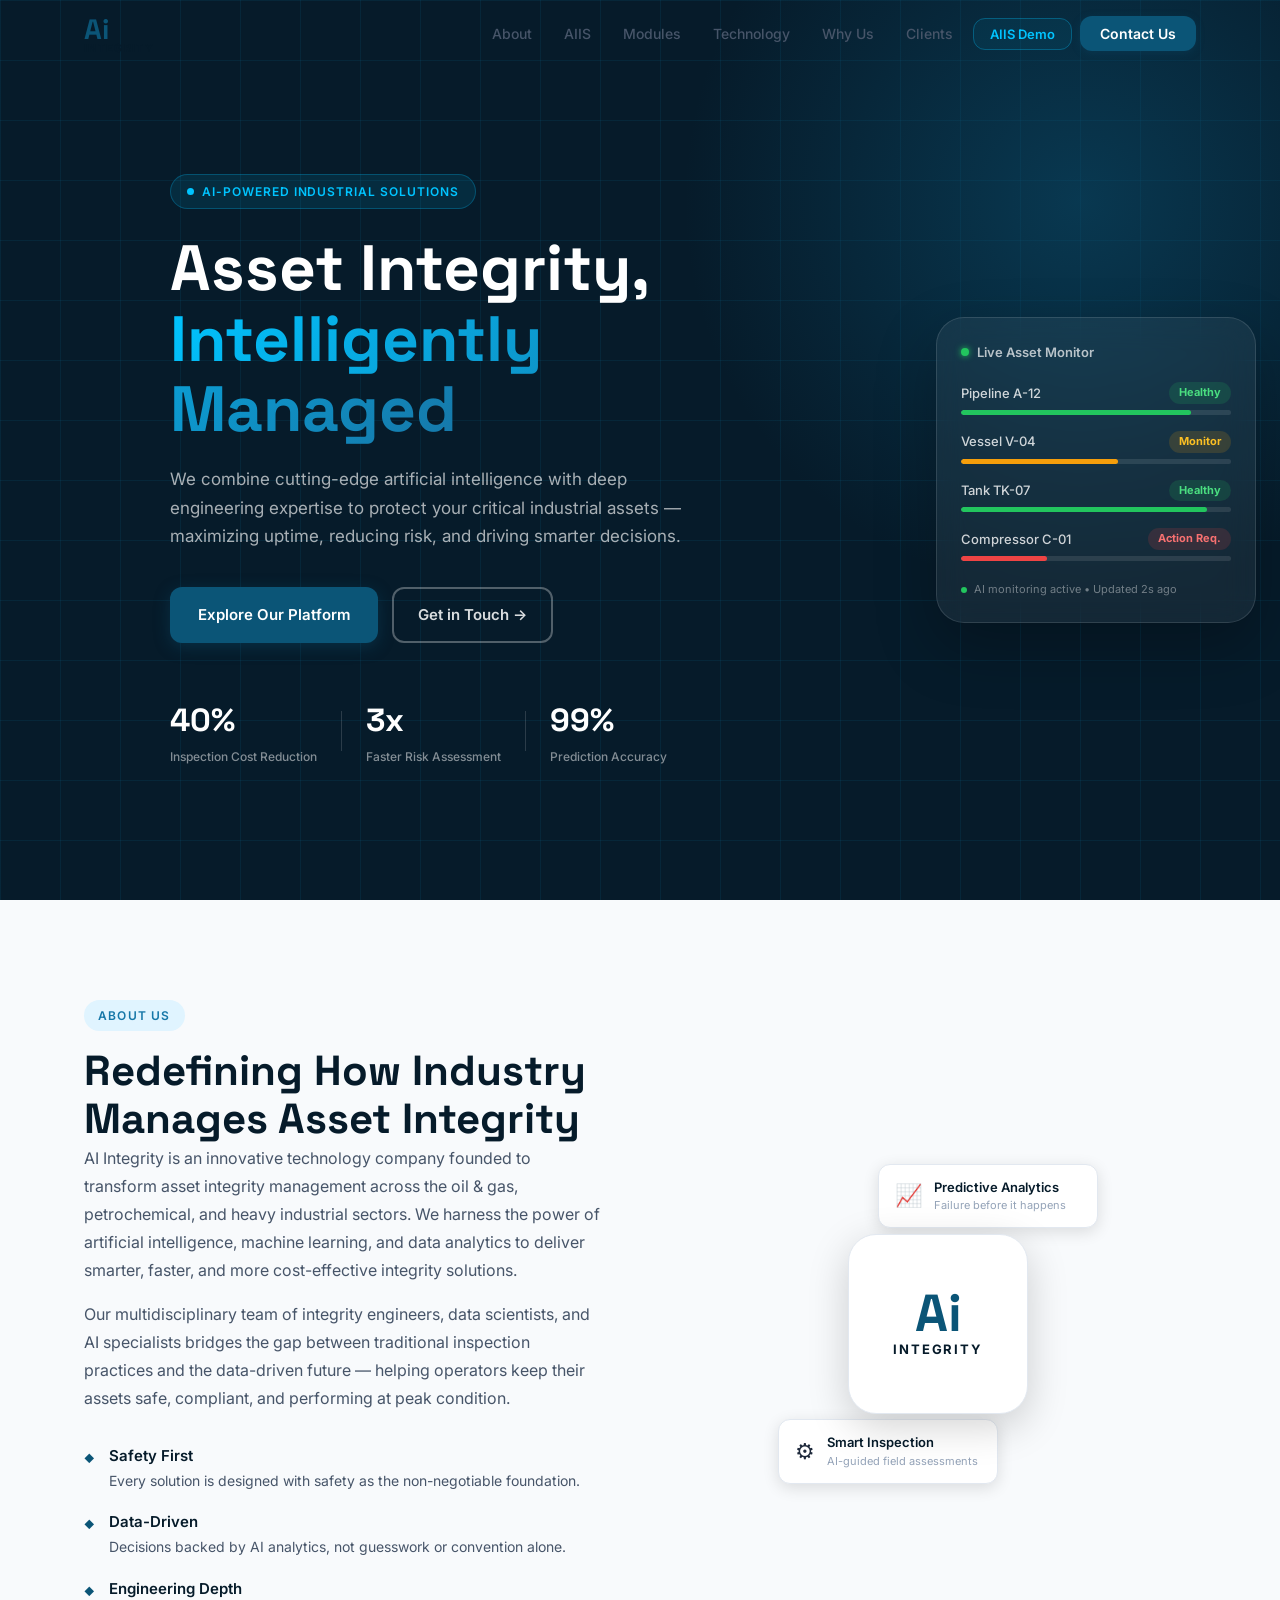
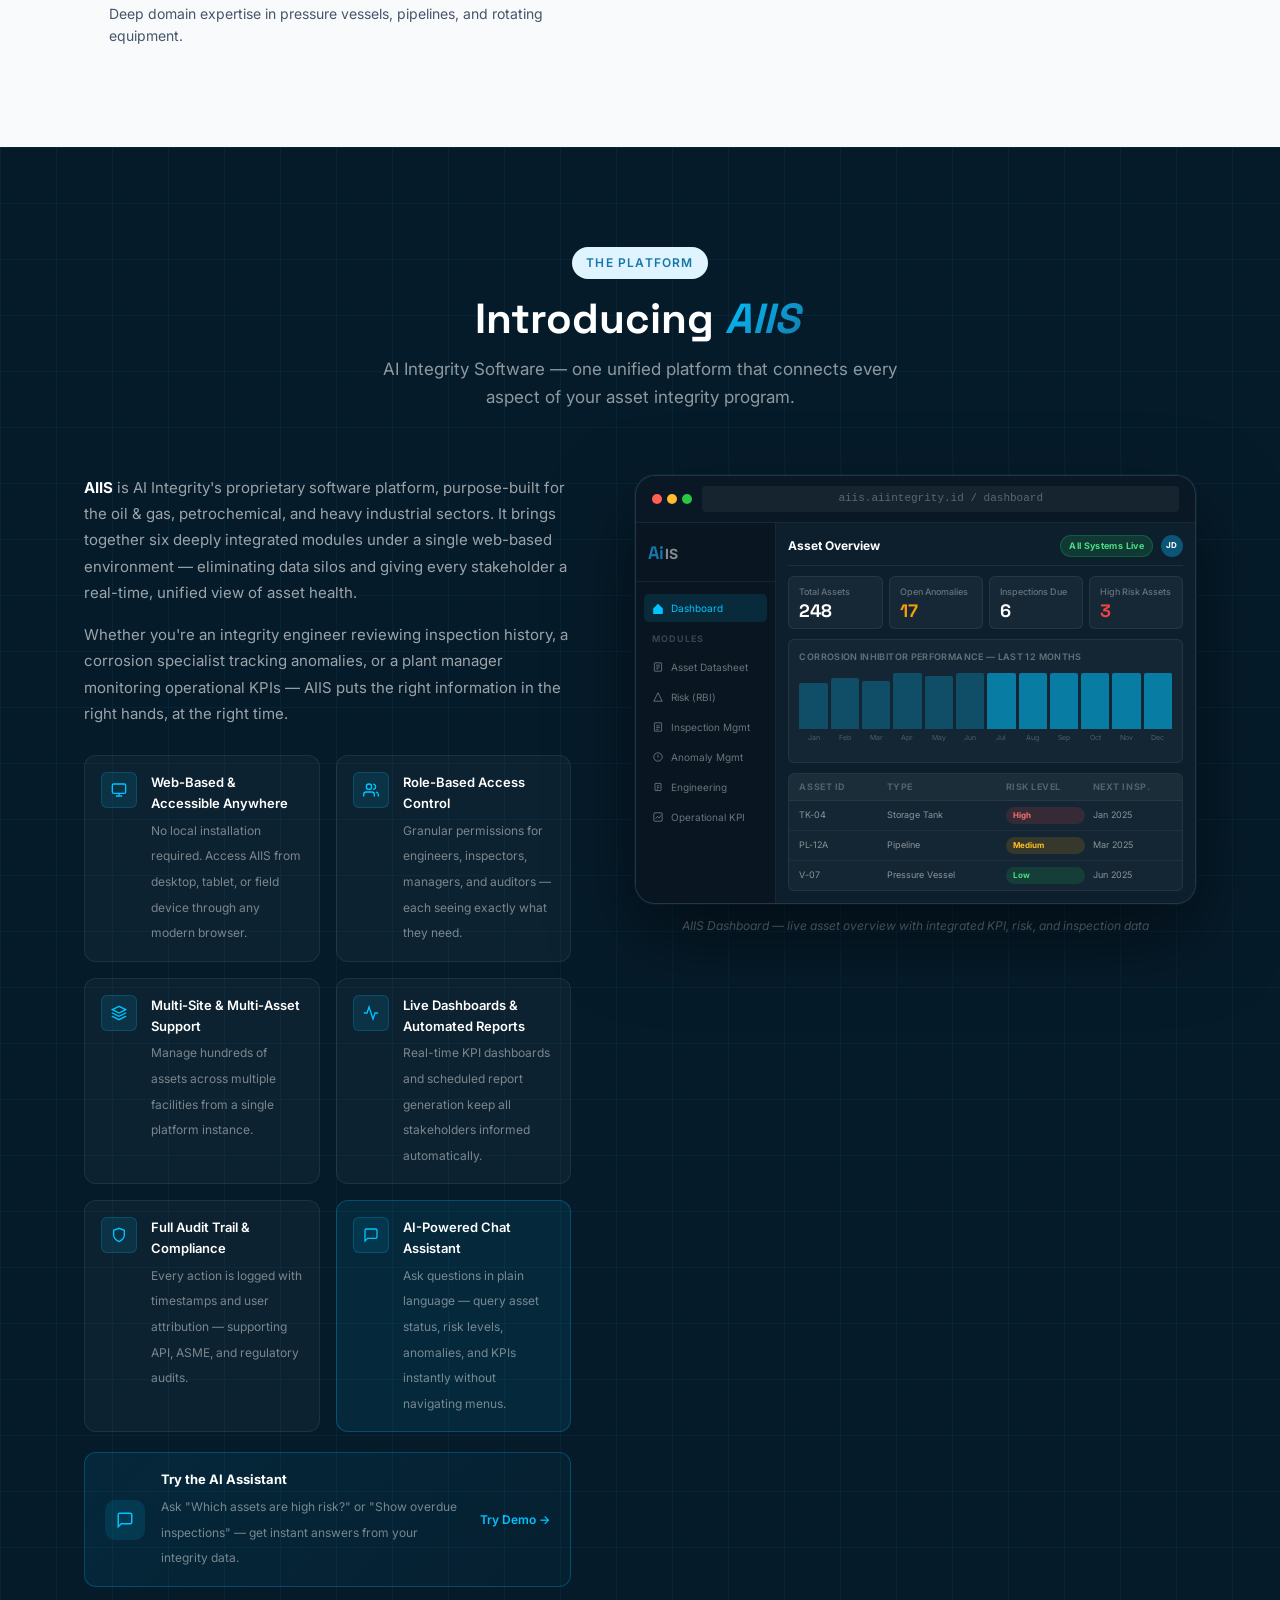
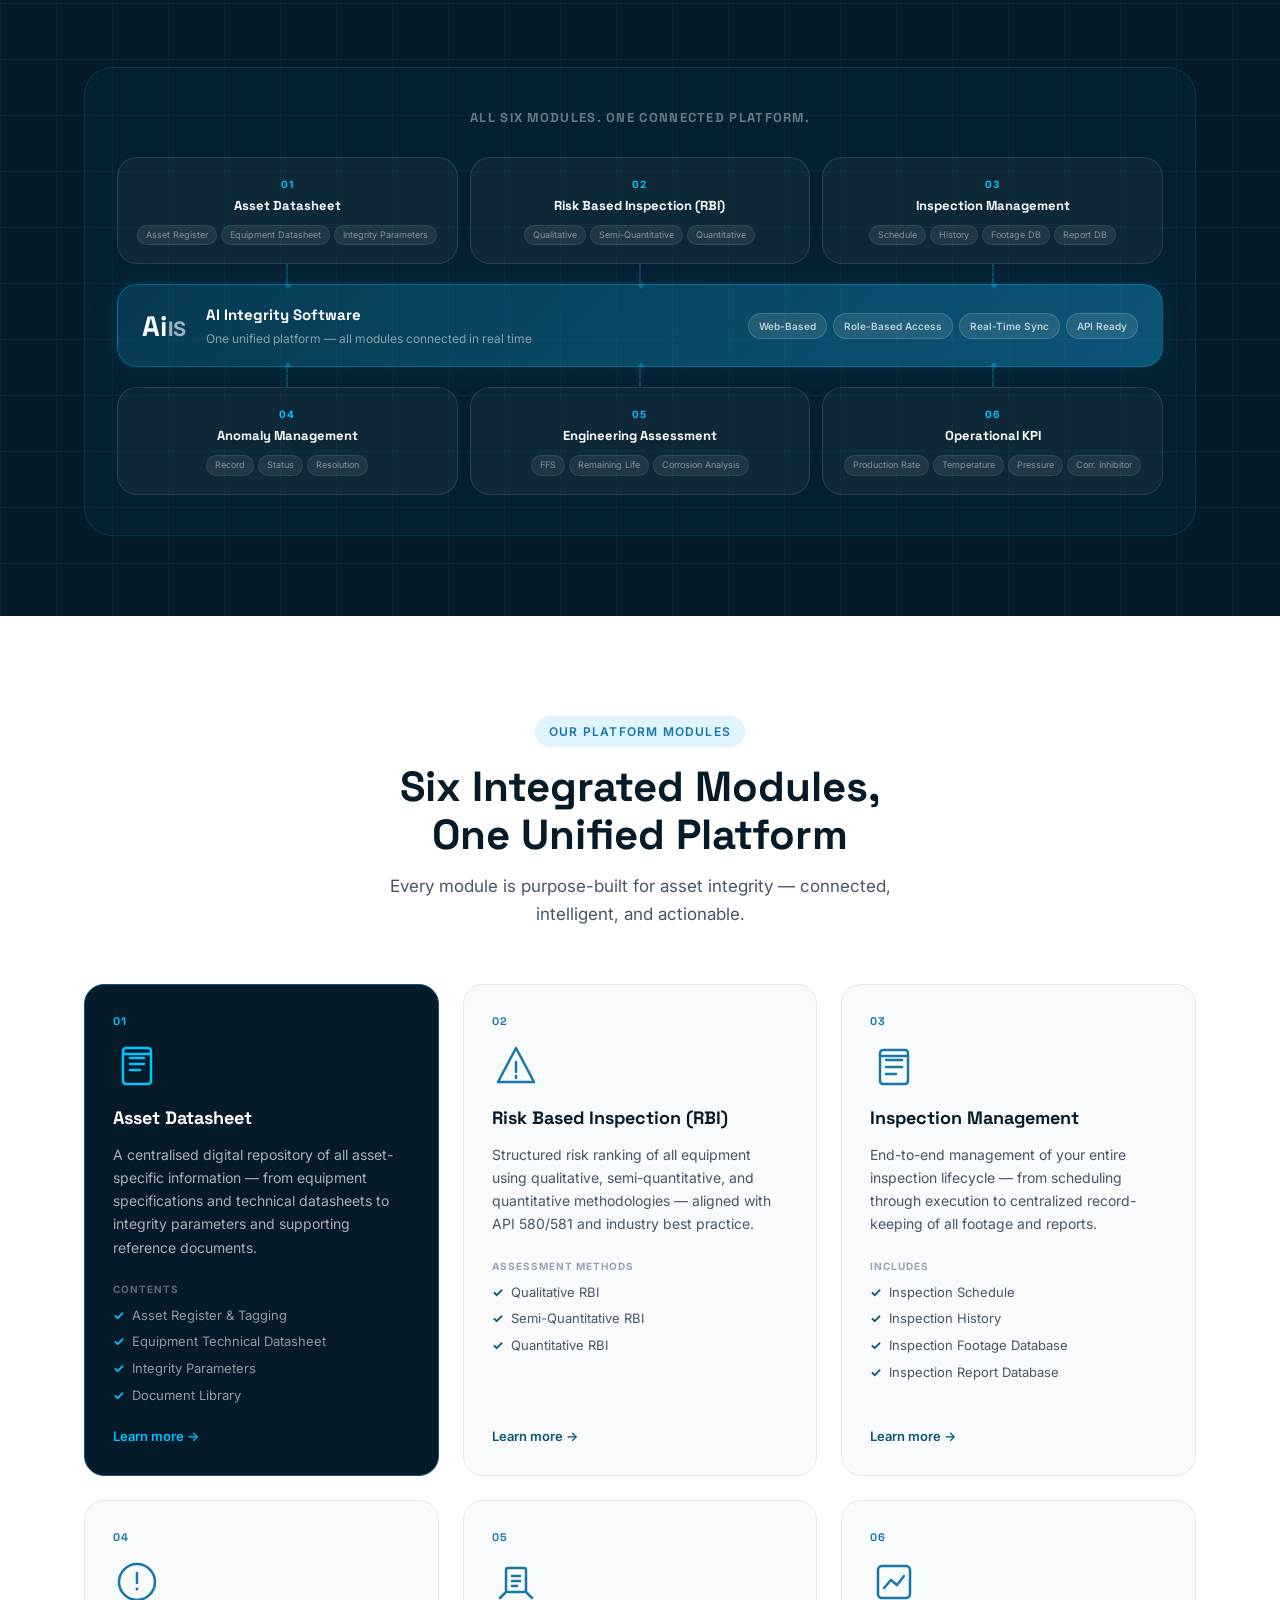
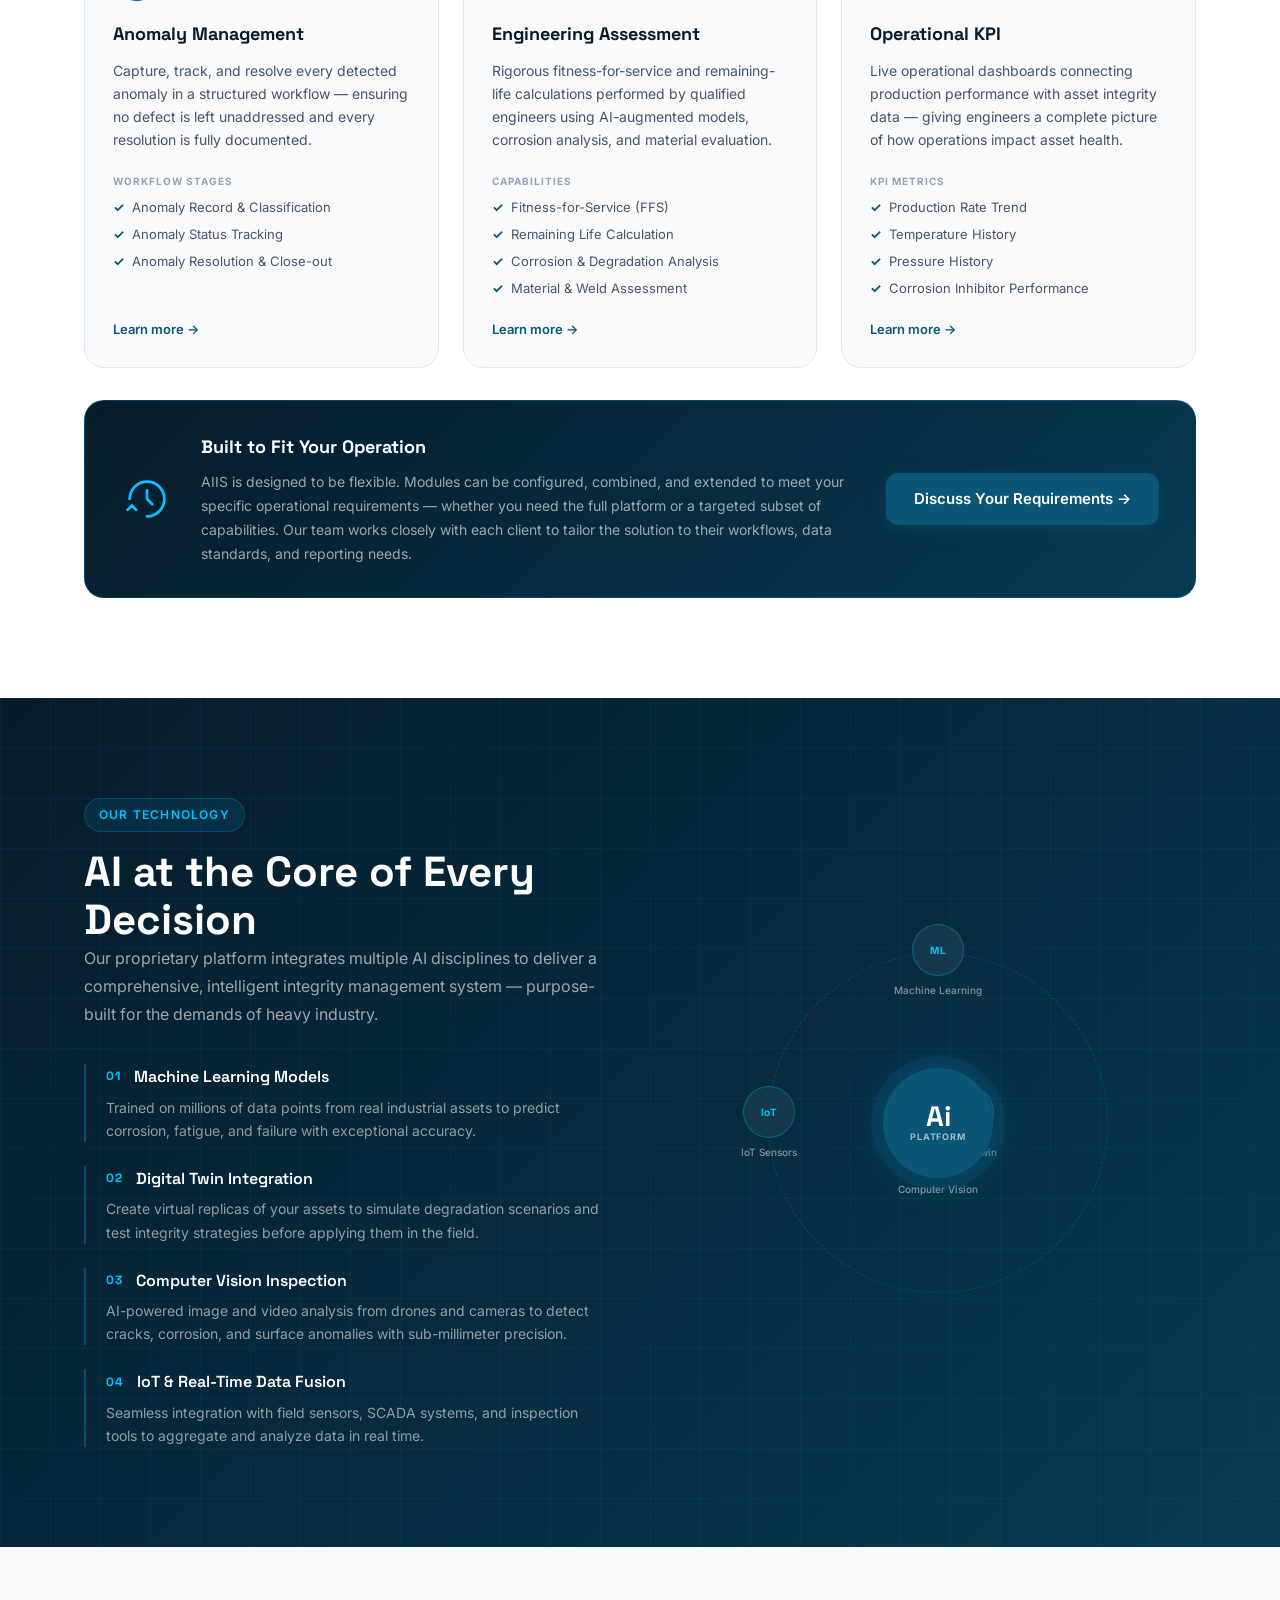
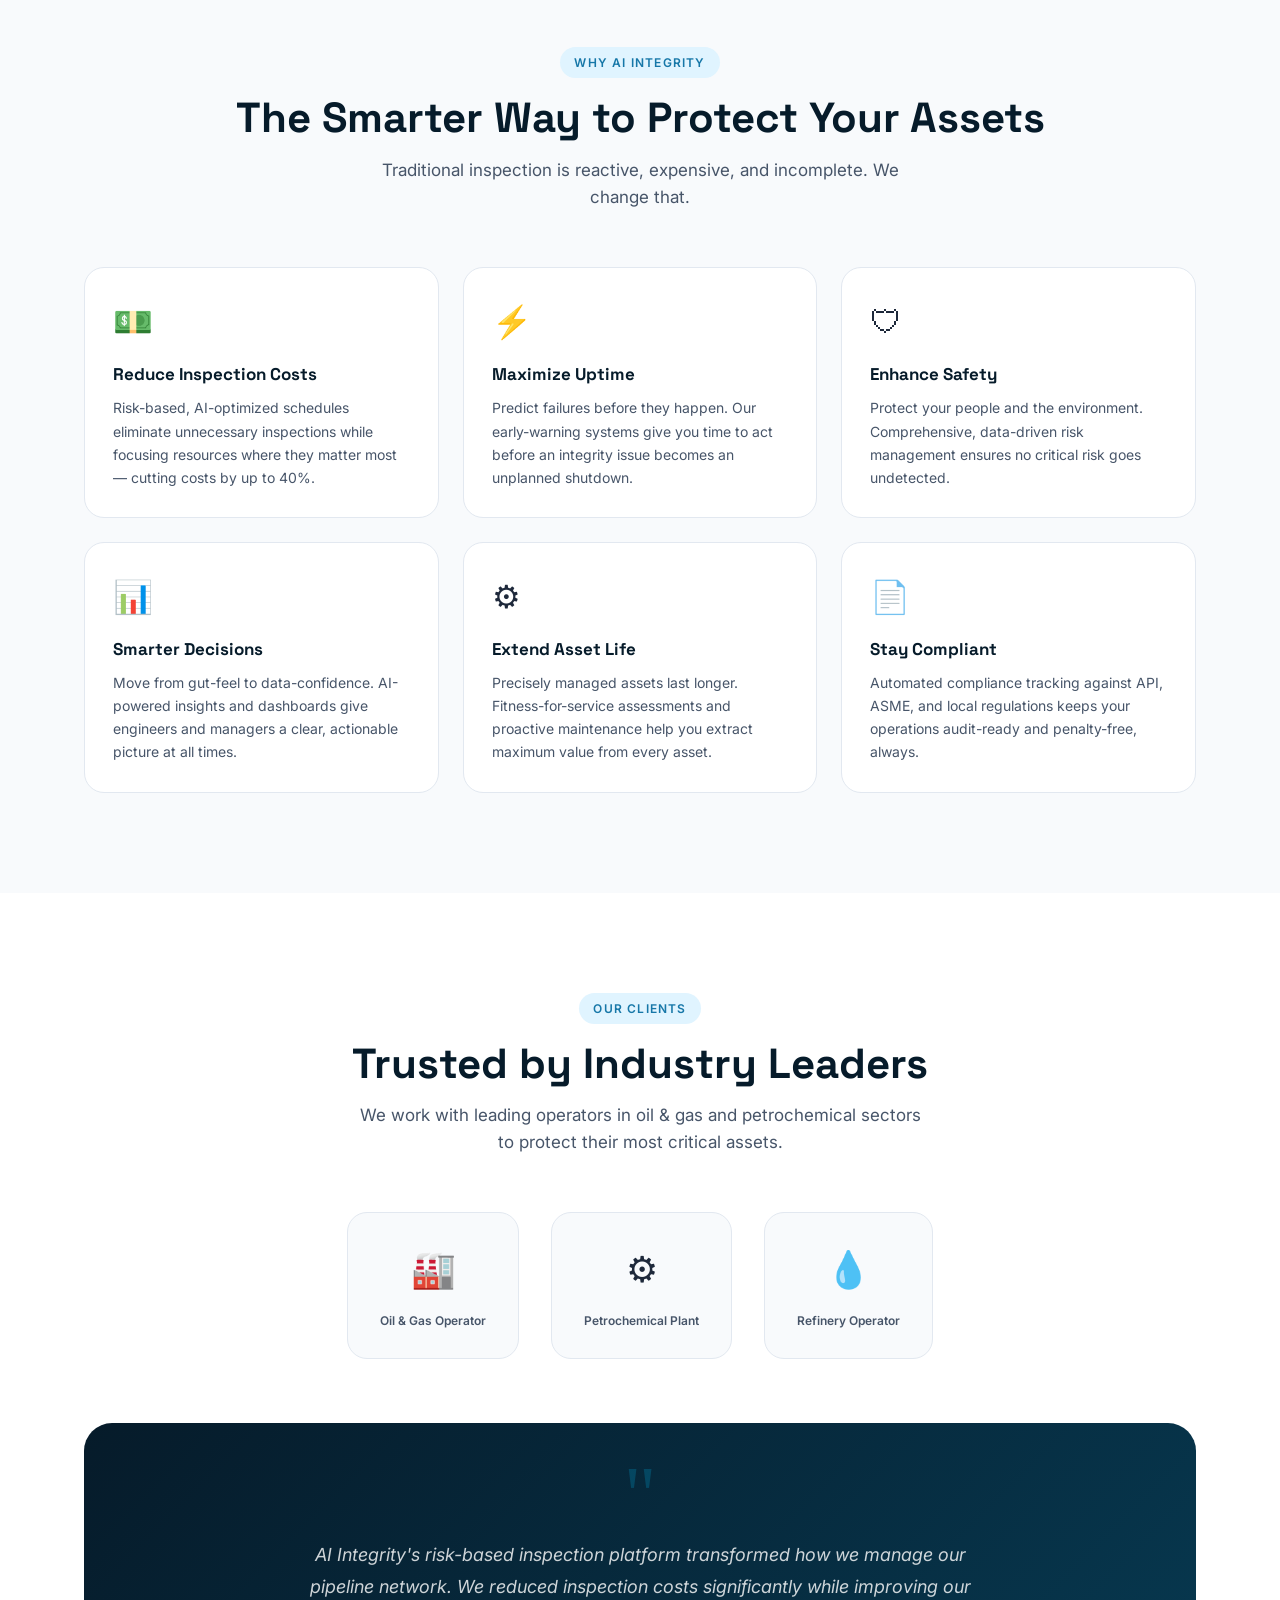
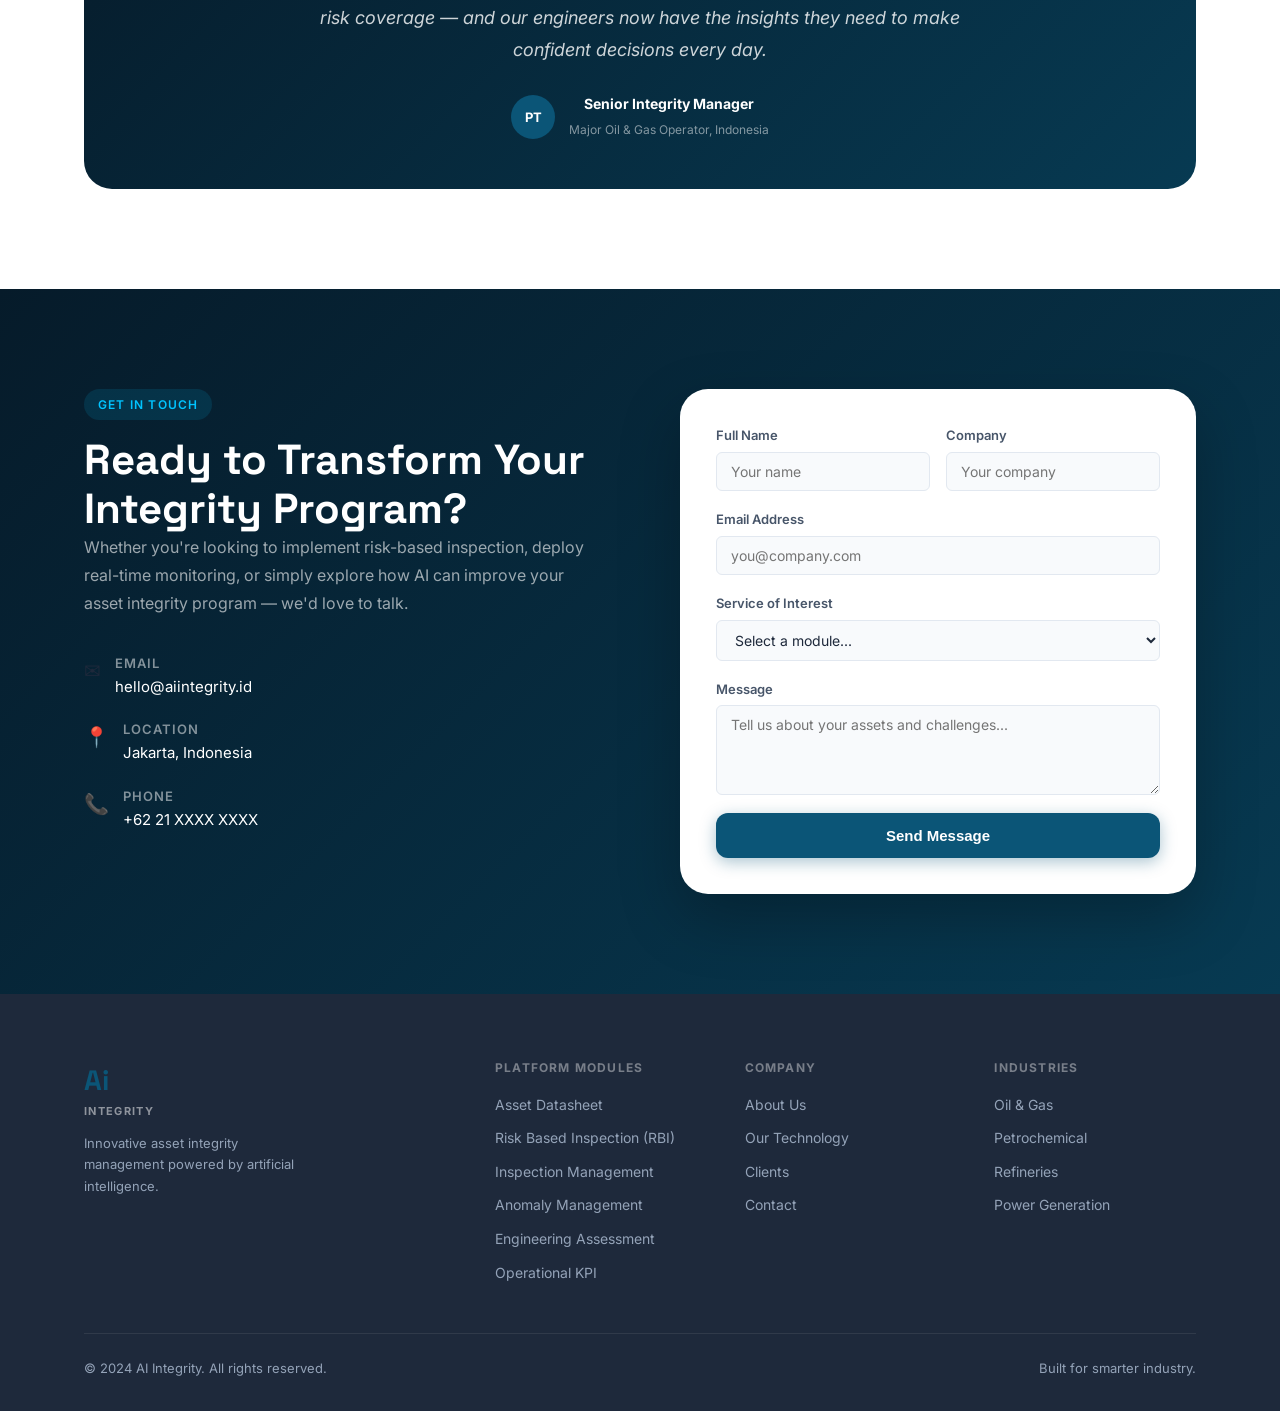
==== commit 2eb58c09: "Highlight AI chatbot feature in AIIS section of company profile Added AI Assistant feature pill to t" ====
--- a/index.html
+++ b/index.html
@@ -275,7 +275,31 @@
                 <span>Every action is logged with timestamps and user attribution — supporting API, ASME, and regulatory audits.</span>
               </div>
             </div>
-          </div>
+            <div class="aiis-feat aiis-feat-ai">
+              <div class="aiis-feat-icon">
+                <svg viewBox="0 0 24 24" fill="none" stroke="currentColor" stroke-width="2" stroke-linecap="round">
+                  <path d="M21 15a2 2 0 0 1-2 2H7l-4 4V5a2 2 0 0 1 2-2h14a2 2 0 0 1 2 2z"/>
+                </svg>
+              </div>
+              <div>
+                <strong>AI-Powered Chat Assistant</strong>
+                <span>Ask questions in plain language — query asset status, risk levels, anomalies, and KPIs instantly without navigating menus.</span>
+              </div>
+            </div>
+          </div>
+
+          <a href="aiis-demo.html" class="aiis-chat-banner">
+            <div class="acb-icon">
+              <svg viewBox="0 0 24 24" fill="none" stroke="currentColor" stroke-width="2" stroke-linecap="round">
+                <path d="M21 15a2 2 0 0 1-2 2H7l-4 4V5a2 2 0 0 1 2-2h14a2 2 0 0 1 2 2z"/>
+              </svg>
+            </div>
+            <div class="acb-text">
+              <strong>Try the AI Assistant</strong>
+              <span>Ask "Which assets are high risk?" or "Show overdue inspections" — get instant answers from your integrity data.</span>
+            </div>
+            <div class="acb-arrow">Try Demo &rarr;</div>
+          </a>
         </div>
 
         <!-- Right: software UI mockup -->
--- a/styles.css
+++ b/styles.css
@@ -554,6 +554,61 @@
   color: rgba(255,255,255,.45);
   line-height: 1.55;
 }
+.aiis-feat.aiis-feat-ai {
+  background: rgba(0,196,255,.08);
+  border-color: rgba(0,196,255,.25);
+}
+.aiis-feat.aiis-feat-ai:hover {
+  background: rgba(0,196,255,.13);
+  border-color: rgba(0,196,255,.4);
+}
+
+/* AI chatbot banner */
+.aiis-chat-banner {
+  display: flex;
+  align-items: center;
+  gap: 16px;
+  margin-top: 20px;
+  padding: 16px 20px;
+  background: linear-gradient(135deg, rgba(0,196,255,.08) 0%, rgba(0,196,255,.03) 100%);
+  border: 1px solid rgba(0,196,255,.25);
+  border-radius: var(--radius-md);
+  text-decoration: none;
+  transition: background .2s, border-color .2s, transform .2s;
+}
+.aiis-chat-banner:hover {
+  background: linear-gradient(135deg, rgba(0,196,255,.14) 0%, rgba(0,196,255,.07) 100%);
+  border-color: rgba(0,196,255,.45);
+  transform: translateY(-1px);
+}
+.acb-icon {
+  width: 40px; height: 40px; flex-shrink: 0;
+  background: rgba(0,196,255,.12);
+  border-radius: 10px;
+  display: flex; align-items: center; justify-content: center;
+  color: var(--accent);
+}
+.acb-icon svg { width: 18px; height: 18px; }
+.acb-text { flex: 1; }
+.acb-text strong {
+  display: block;
+  font-size: 13px;
+  font-weight: 700;
+  color: var(--white);
+  margin-bottom: 3px;
+}
+.acb-text span {
+  font-size: 12px;
+  color: rgba(255,255,255,.45);
+  line-height: 1.5;
+}
+.acb-arrow {
+  font-size: 12px;
+  font-weight: 600;
+  color: var(--accent);
+  white-space: nowrap;
+  flex-shrink: 0;
+}
 
 /* Right column — mockup */
 .aiis-mockup-col { position: relative; }
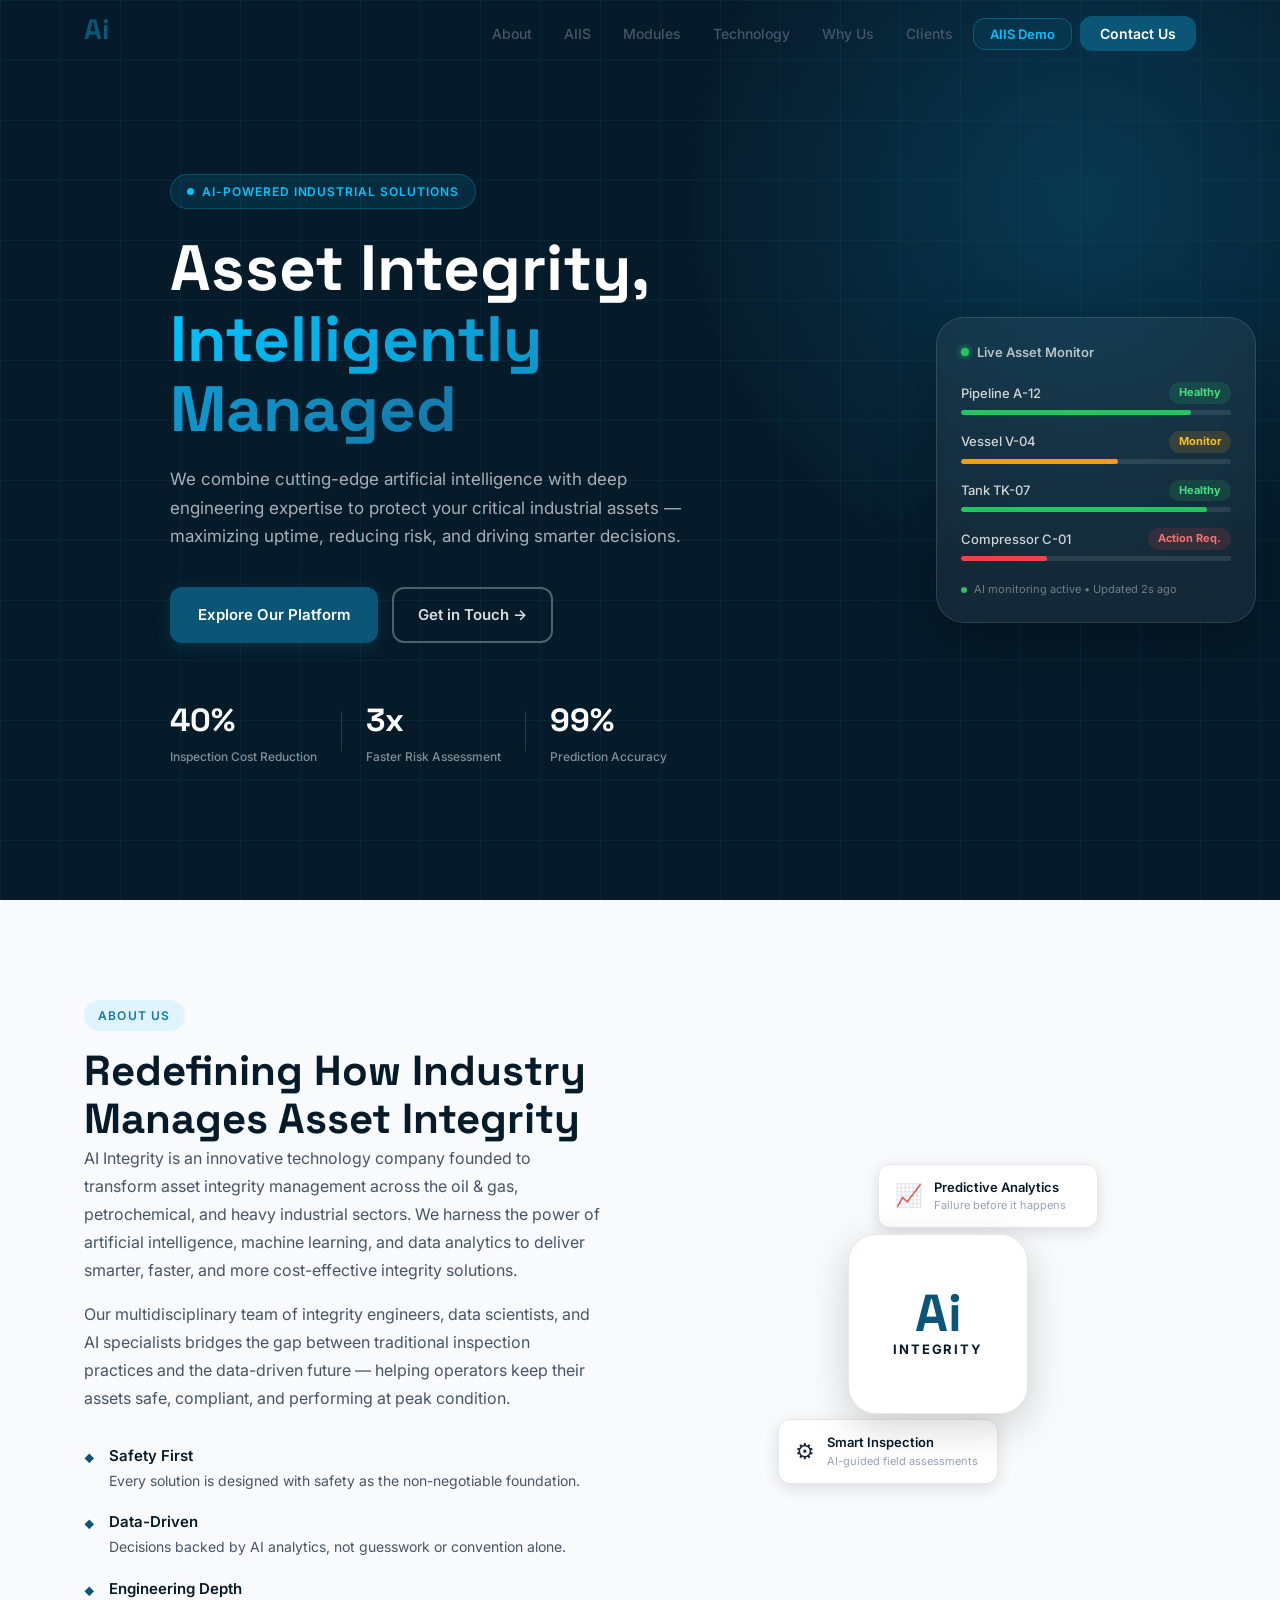
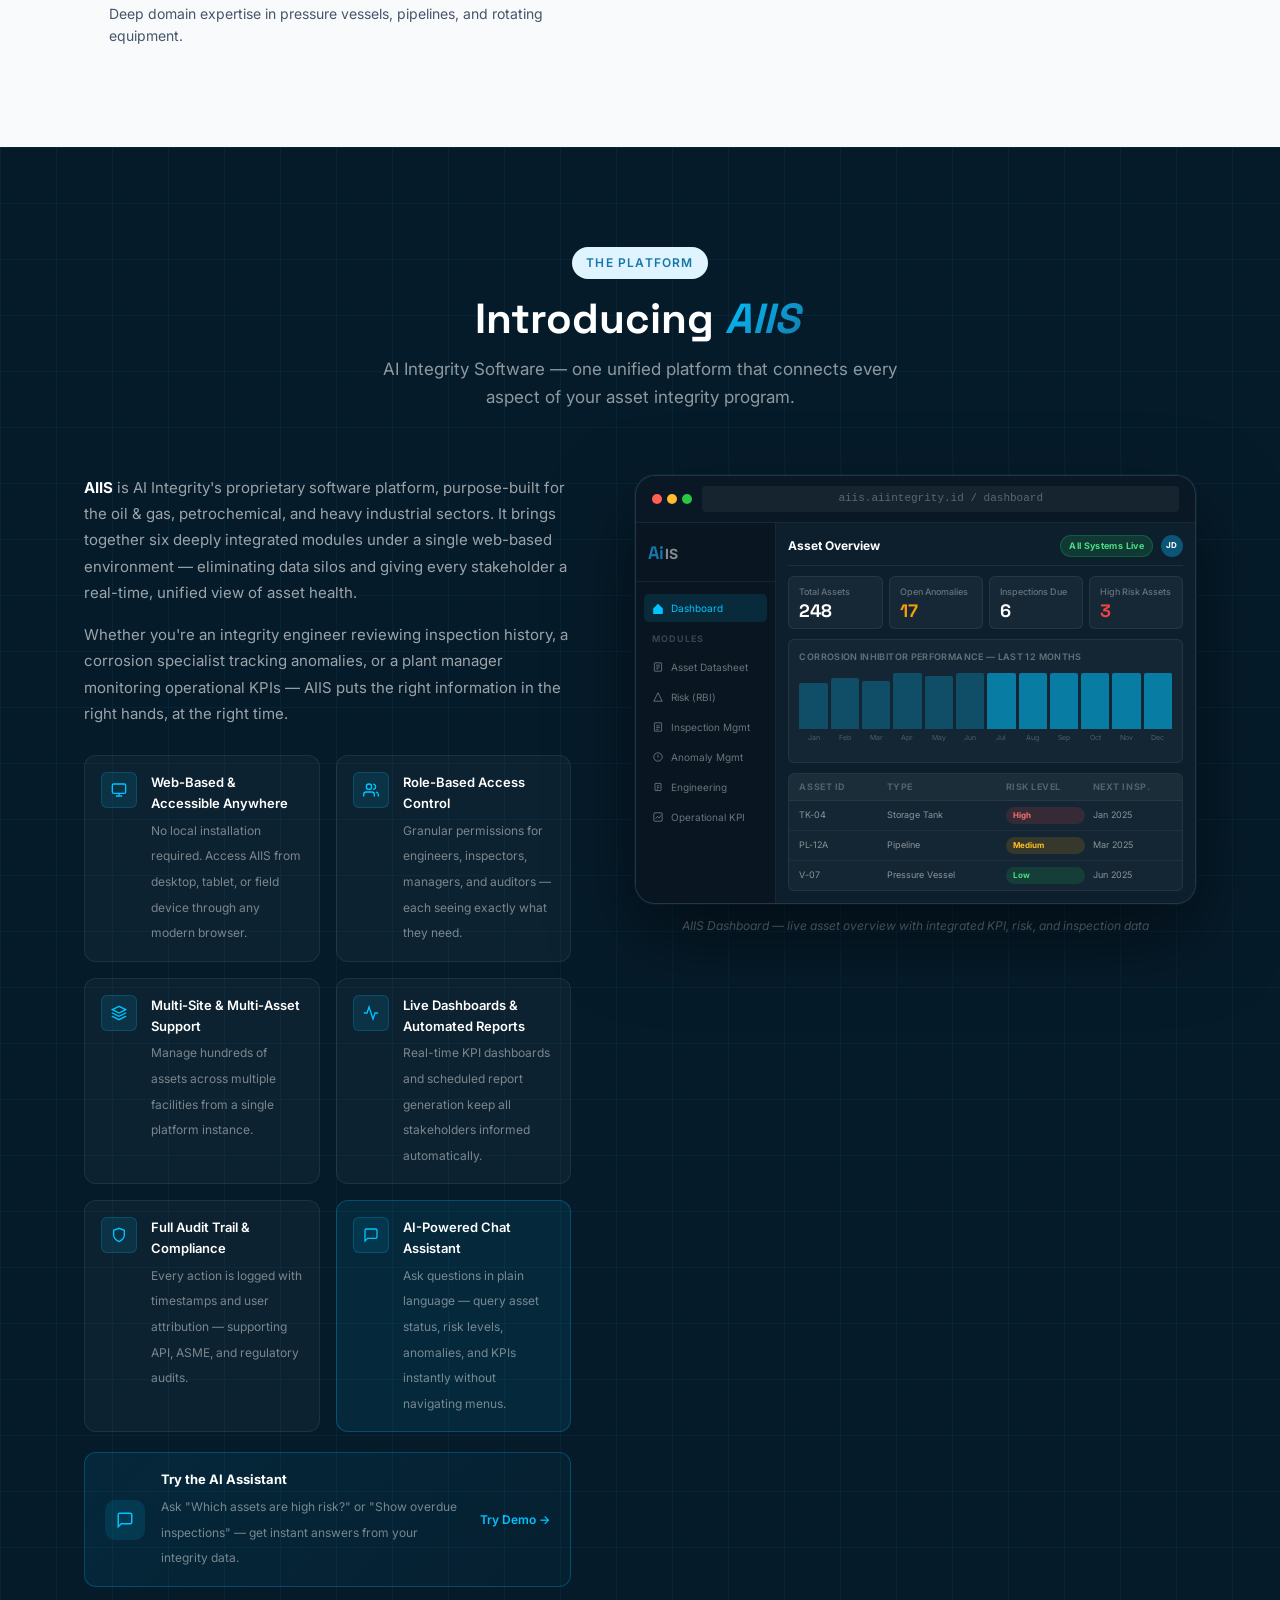
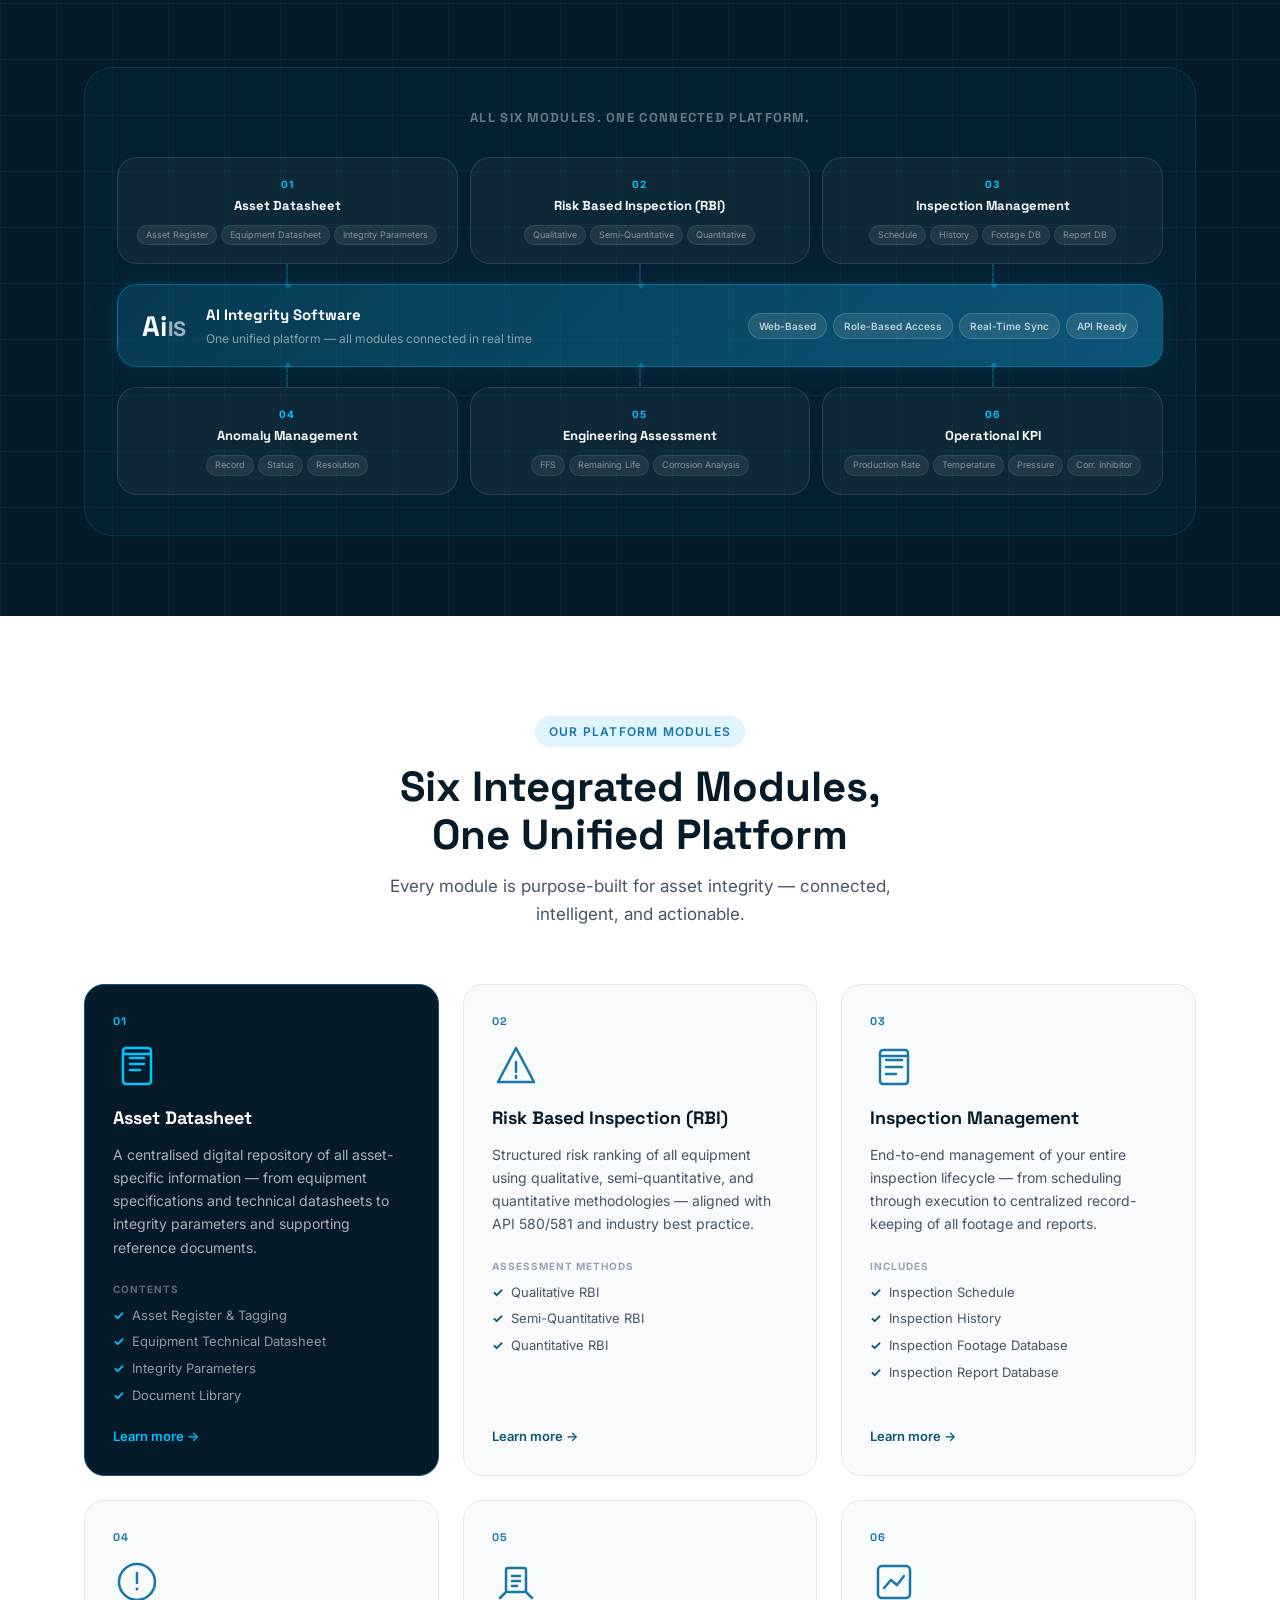
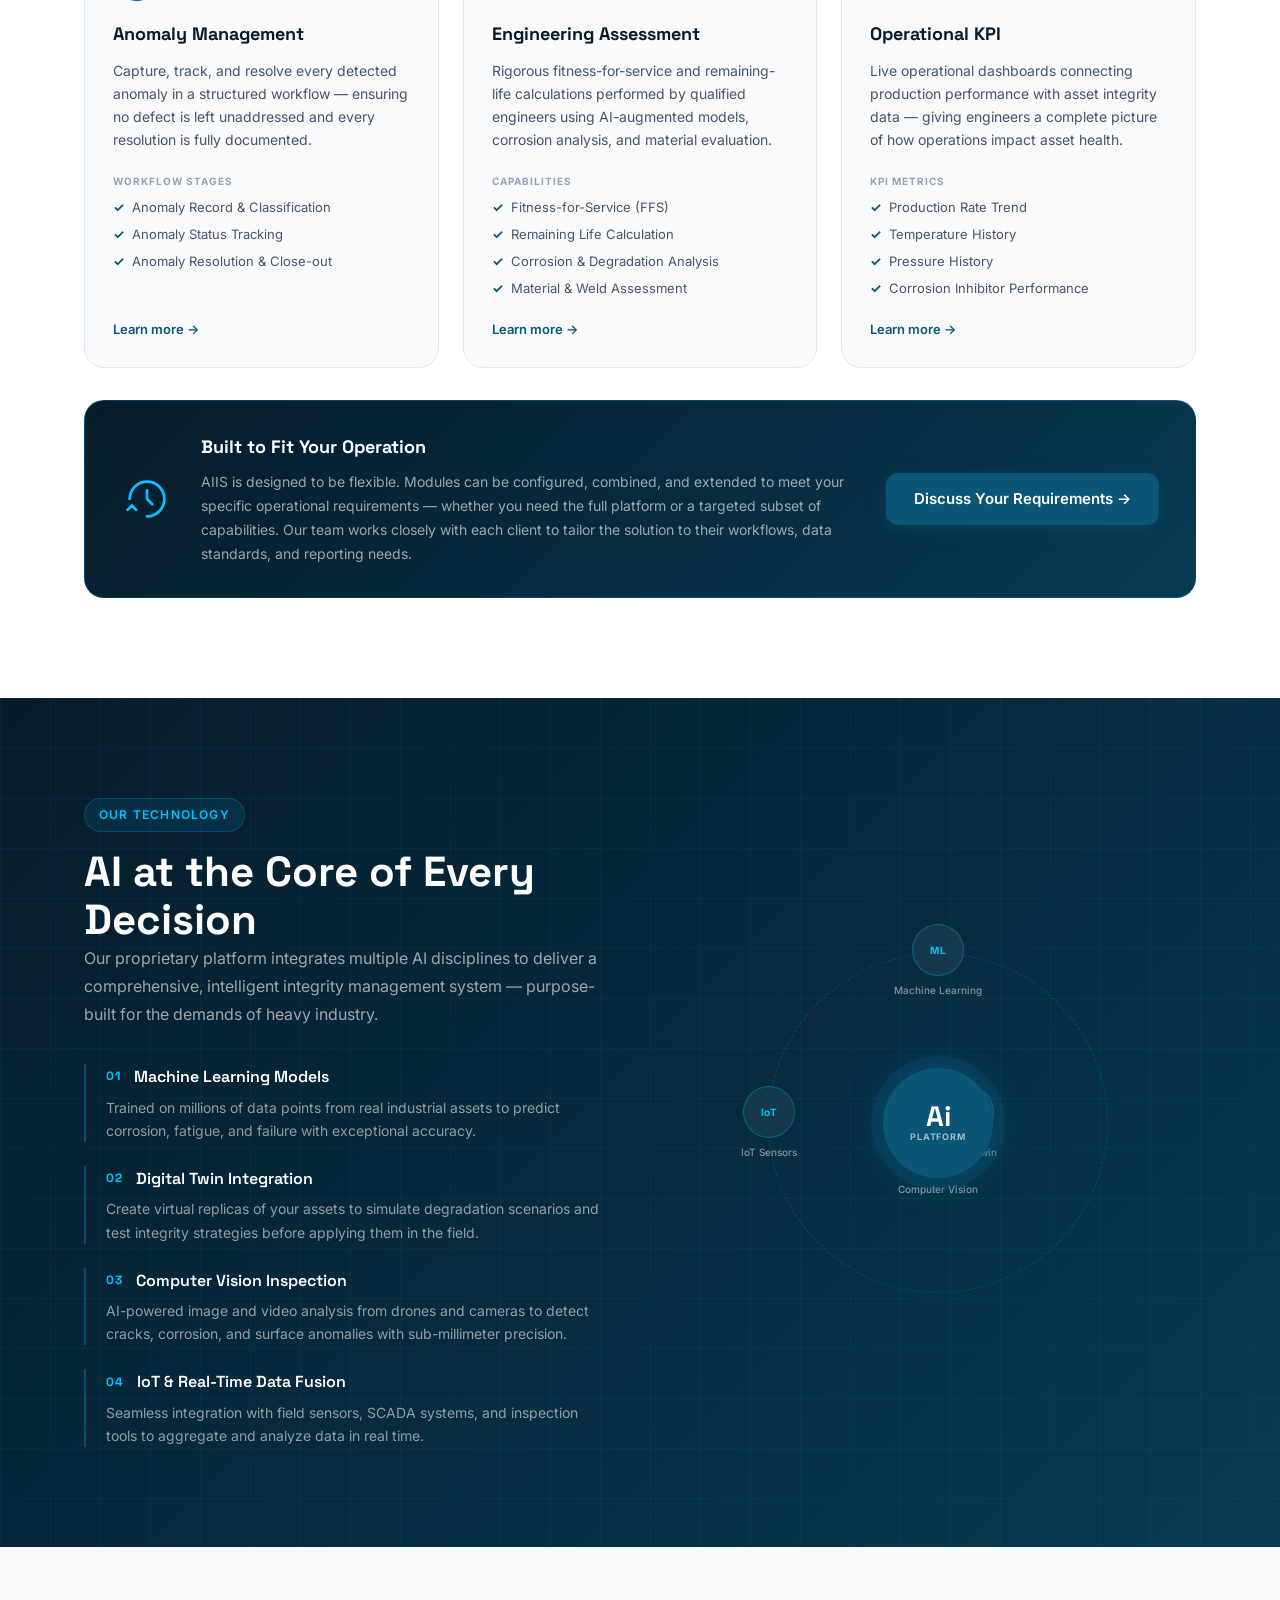
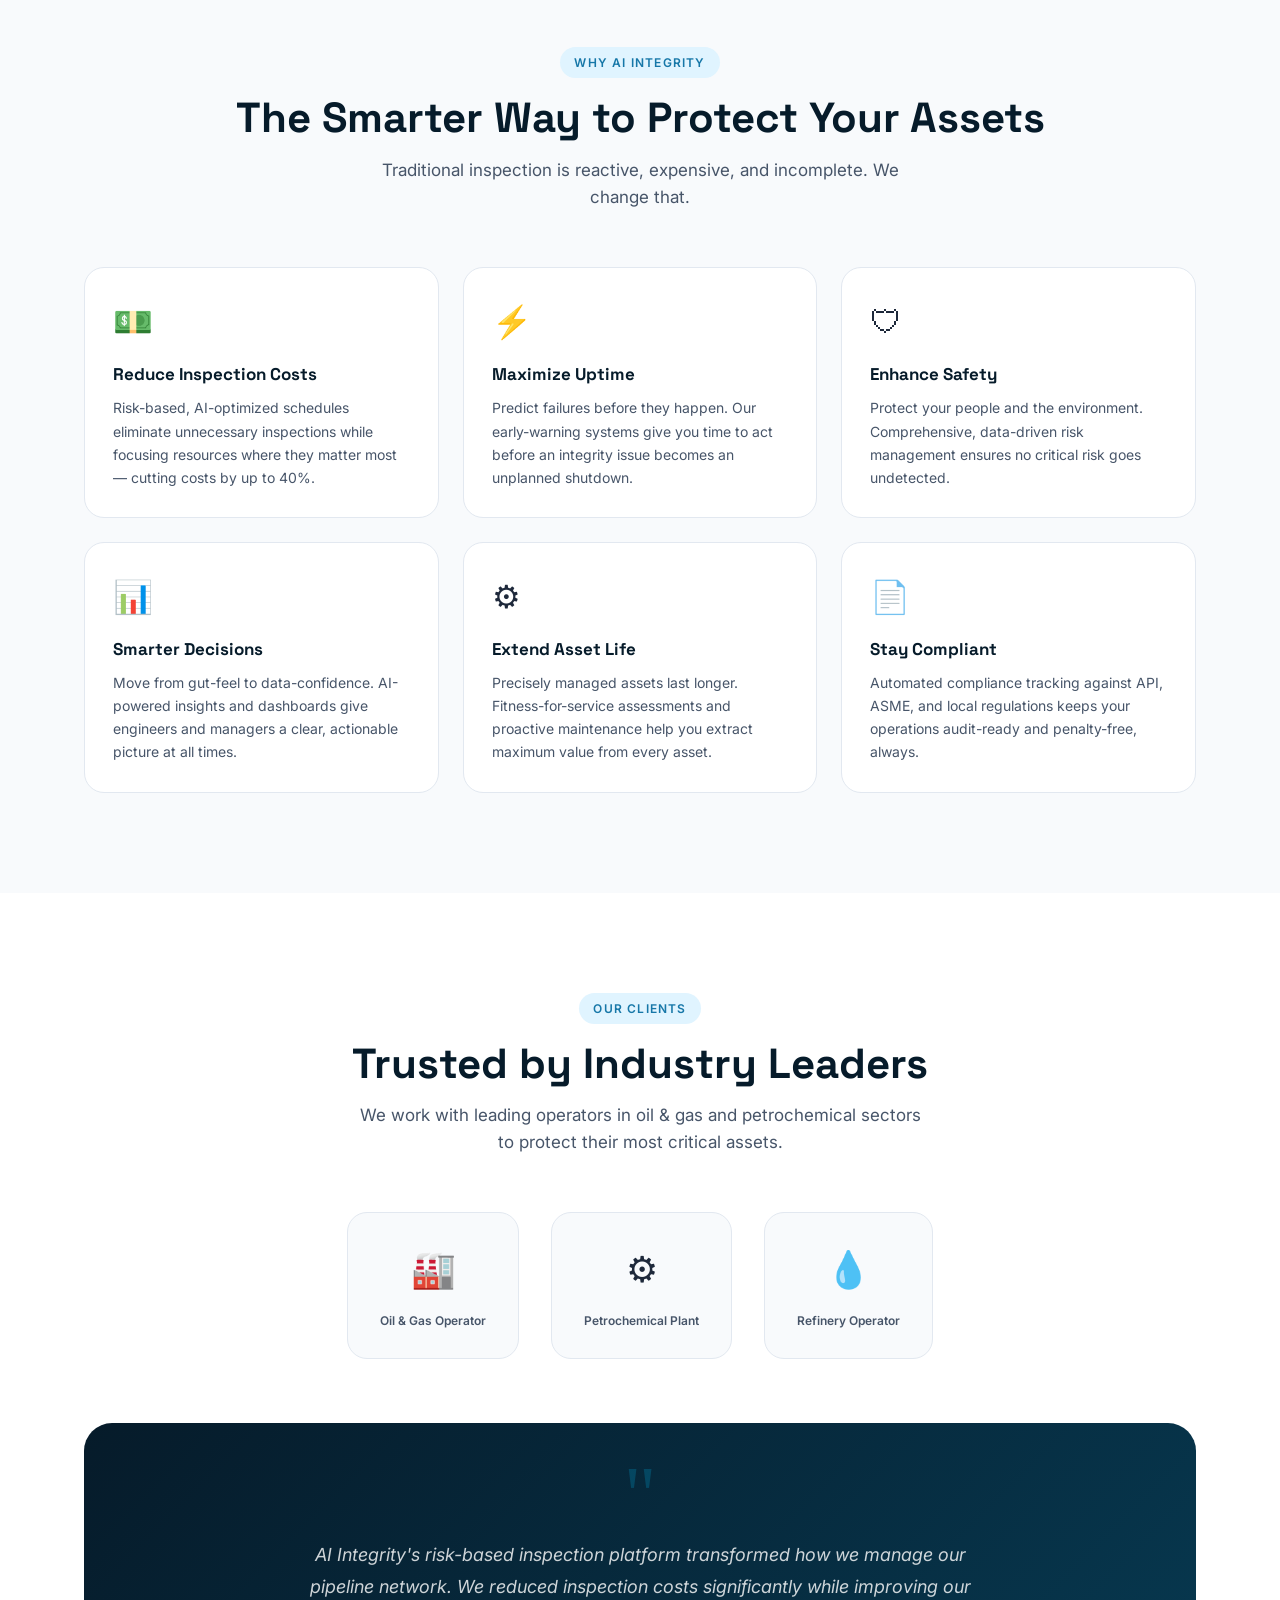
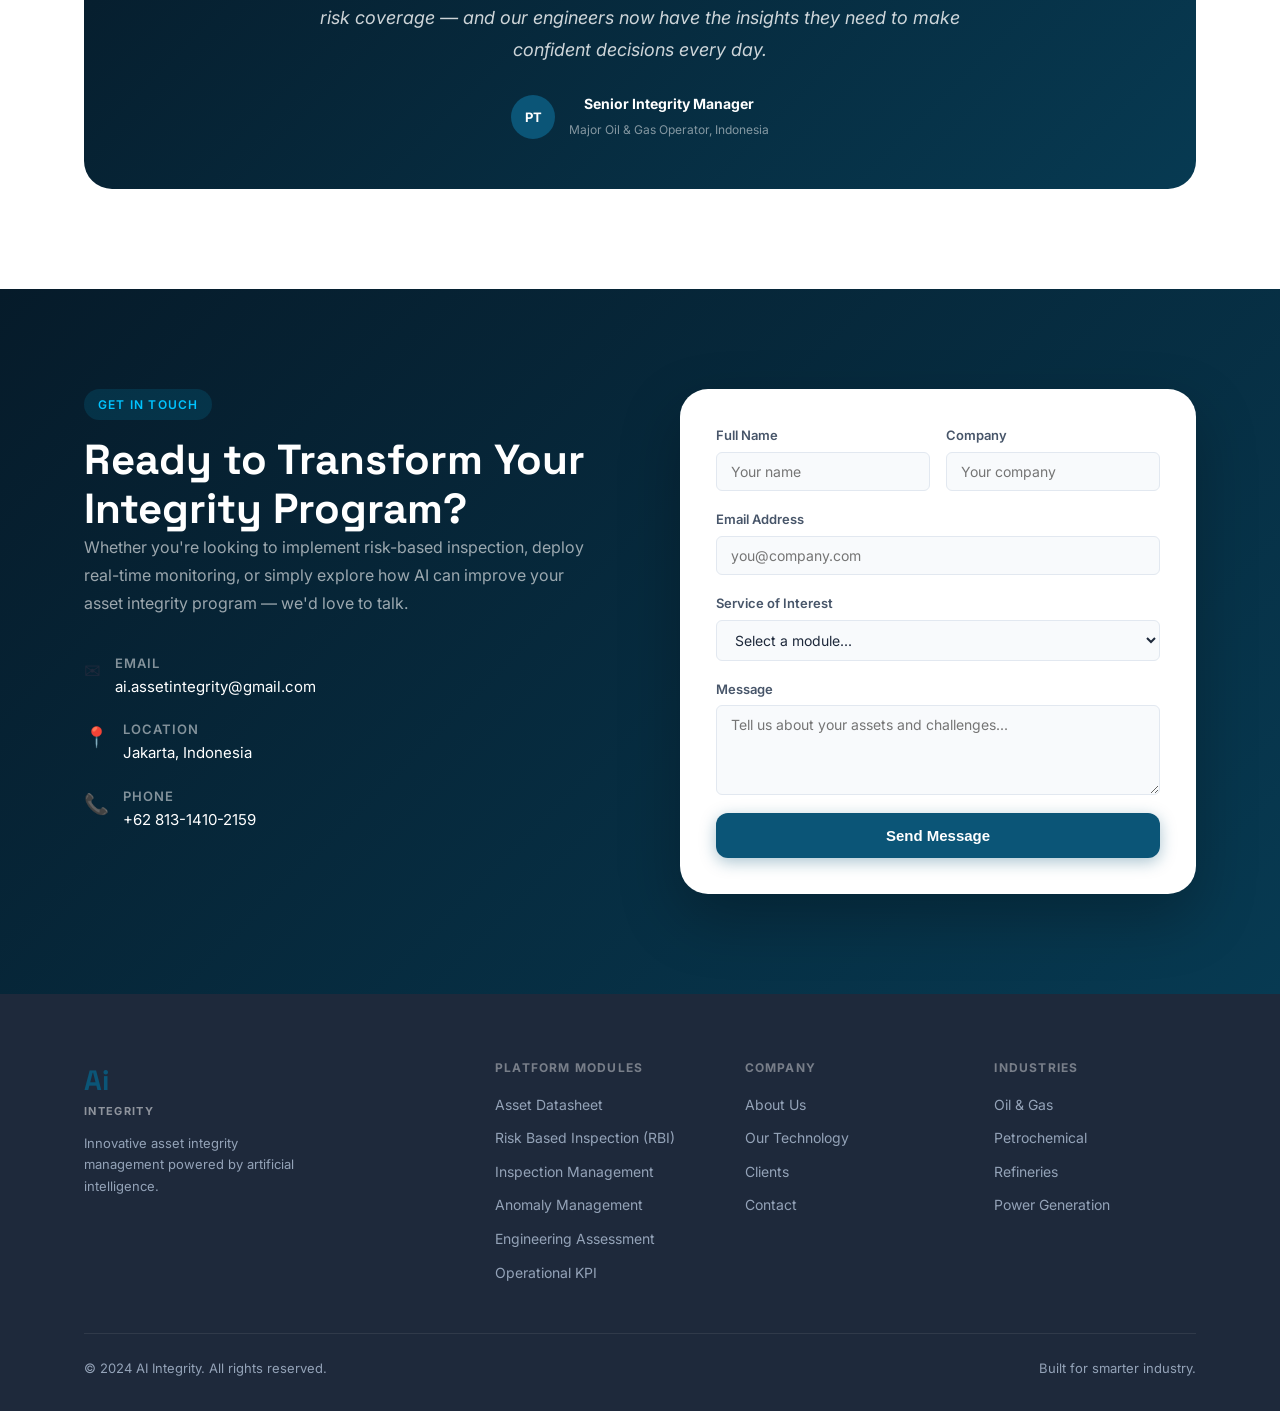
==== commit aa3e2627: "Fix mobile table scroll and update contact details - Remove html/body height:auto overrides that bro" ====
--- a/index.html
+++ b/index.html
@@ -865,7 +865,7 @@
               <div class="contact-icon">&#9993;</div>
               <div>
                 <strong>Email</strong>
-                <span>hello@aiintegrity.id</span>
+                <span>ai.assetintegrity@gmail.com</span>
               </div>
             </div>
             <div class="contact-item">
@@ -879,7 +879,7 @@
               <div class="contact-icon">&#128222;</div>
               <div>
                 <strong>Phone</strong>
-                <span>+62 21 XXXX XXXX</span>
+                <span>+62 813-1410-2159</span>
               </div>
             </div>
           </div>
--- a/styles.css
+++ b/styles.css
@@ -1685,7 +1685,7 @@
   .hero-subtitle { max-width: 100%; }
   .hero-actions { justify-content: center; }
   .hero-stats { justify-content: center; }
-  .hero-visual { padding-left: 0; }
+  .hero-visual { padding-left: 0; flex: none; width: 100%; max-width: 360px; margin: 0 auto; }
 
   .about-grid  { grid-template-columns: 1fr; gap: 48px; }
   .about-visual { order: -1; }
@@ -1720,4 +1720,24 @@
 
   .tech-diagram { width: 260px; height: 260px; }
   .diagram-center { width: 88px; height: 88px; }
-}
+
+  .aiis-features { grid-template-columns: 1fr; }
+  .top-card, .bottom-card { display: none; }
+  .about-card-wrapper { height: auto; }
+  .service-flex-callout { flex-direction: column; gap: 20px; padding: 24px 20px; }
+  .service-flex-callout .btn-primary { width: 100%; justify-content: center; }
+  .stat-divider { display: none; }
+}
+
+@media (max-width: 480px) {
+  .hero-visual { display: none; }
+  .hero-stats { flex-direction: column; align-items: center; gap: 12px; }
+  .container { padding: 0 16px; }
+  .section-header { margin-bottom: 36px; }
+  .aiis-chat-banner { flex-direction: column; align-items: flex-start; gap: 12px; }
+  .mock-shell { height: 220px; }
+  .mock-sidebar { display: none; }
+  .about, .services, .why-us, .clients, .contact, .technology { padding: 64px 0; }
+  .aiis { padding: 60px 0 40px; }
+  .section-header { margin-bottom: 32px; }
+}
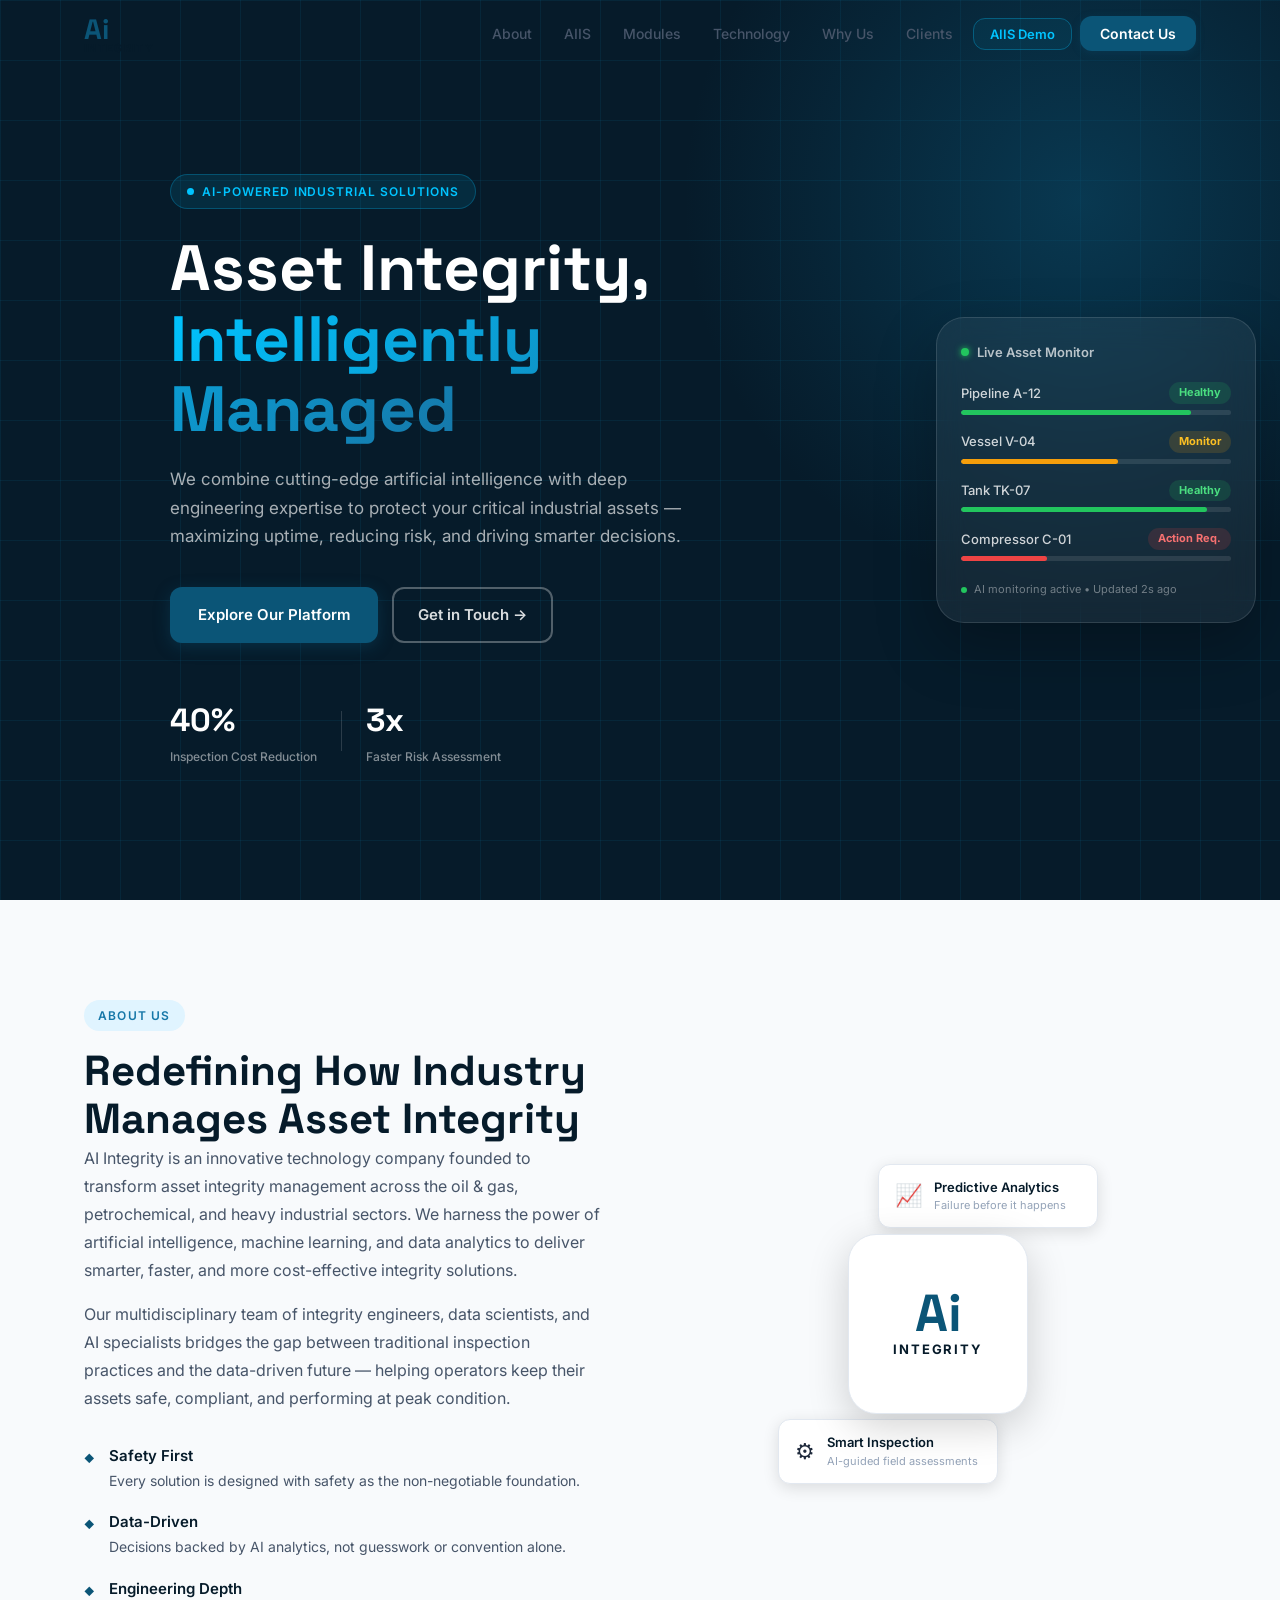
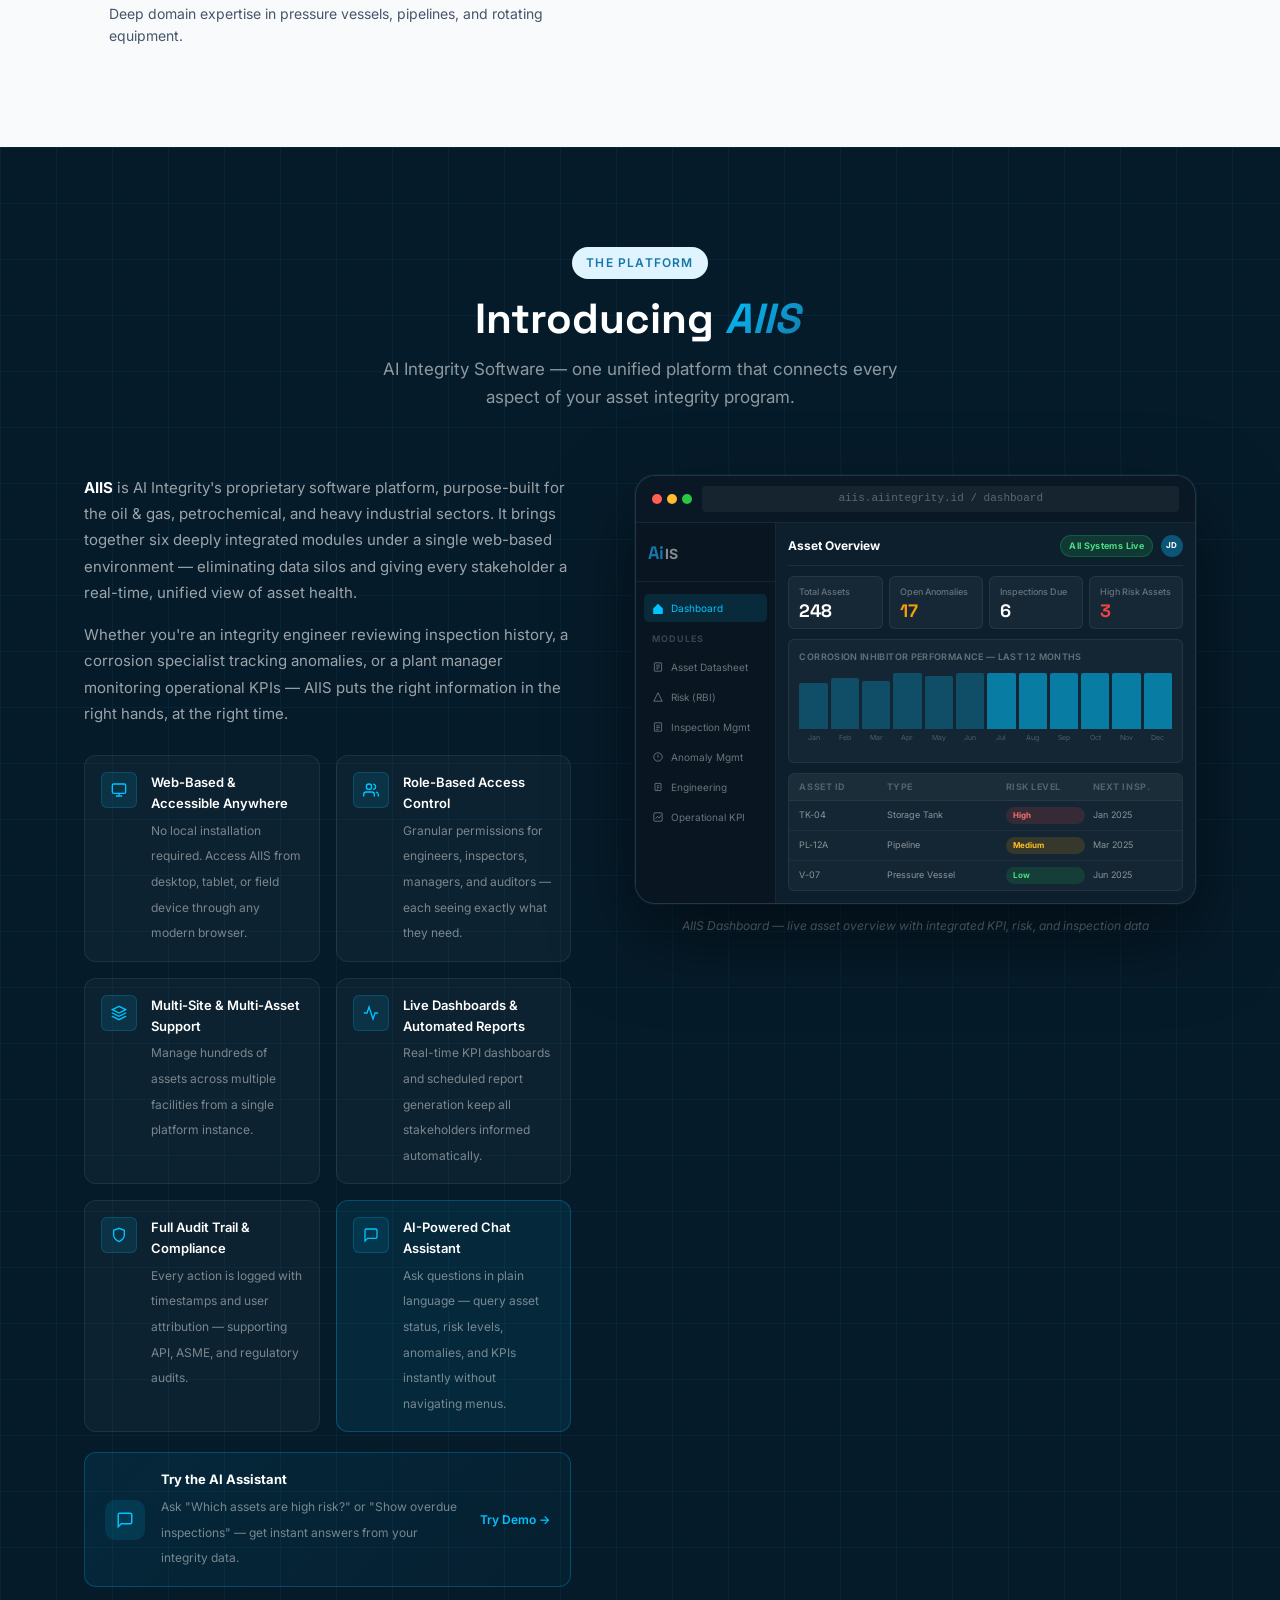
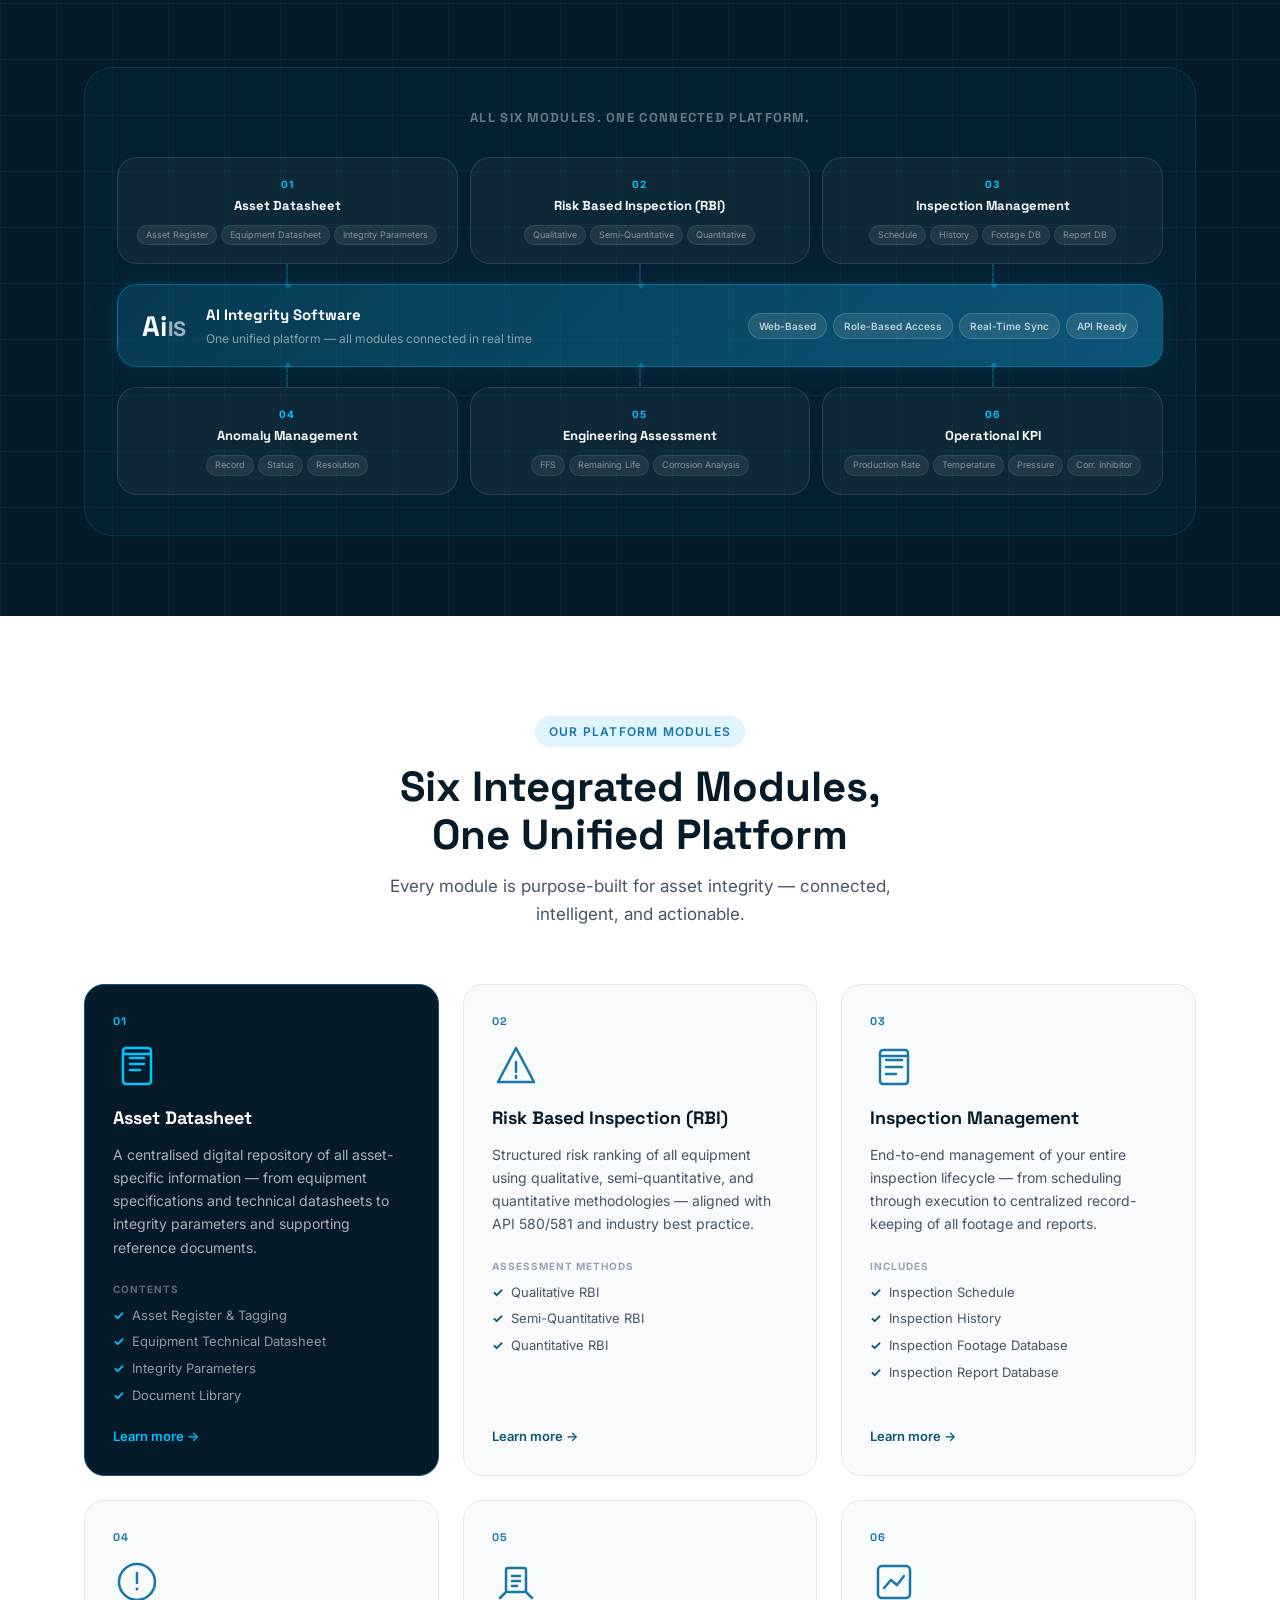
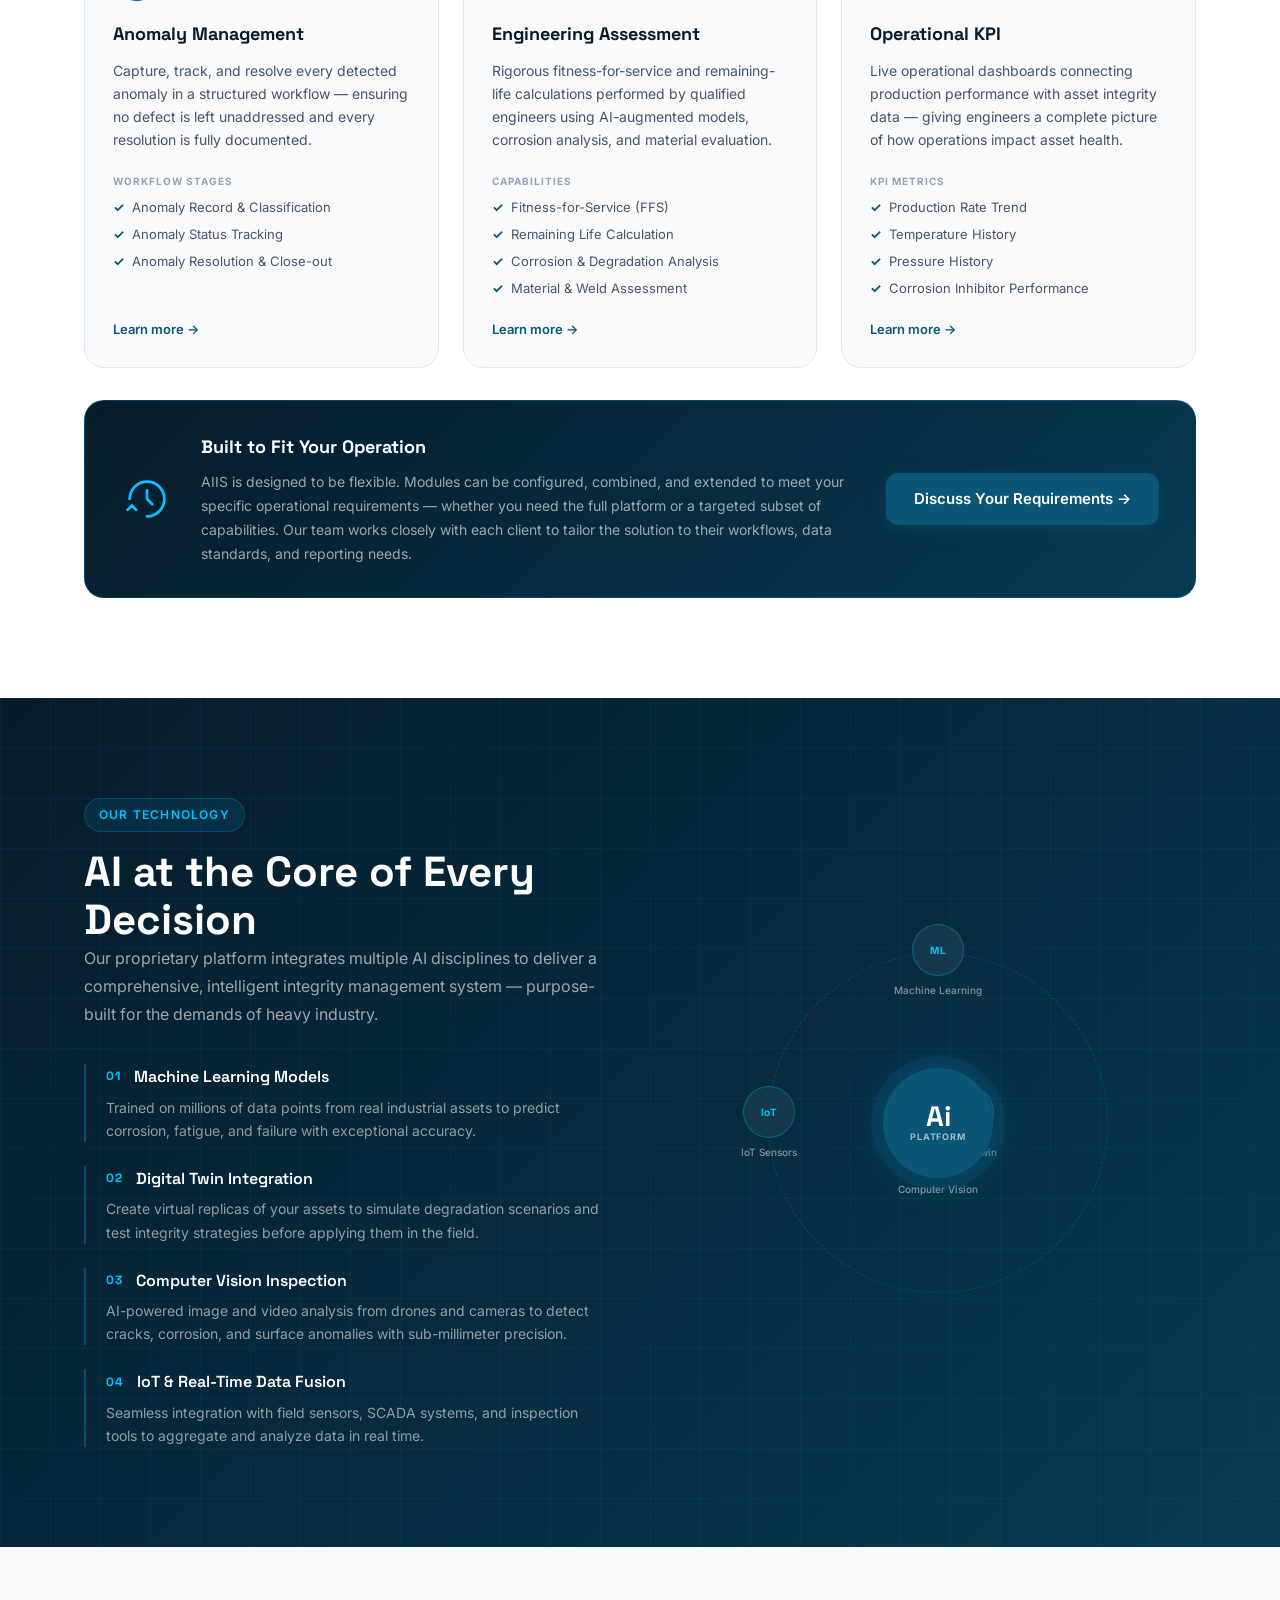
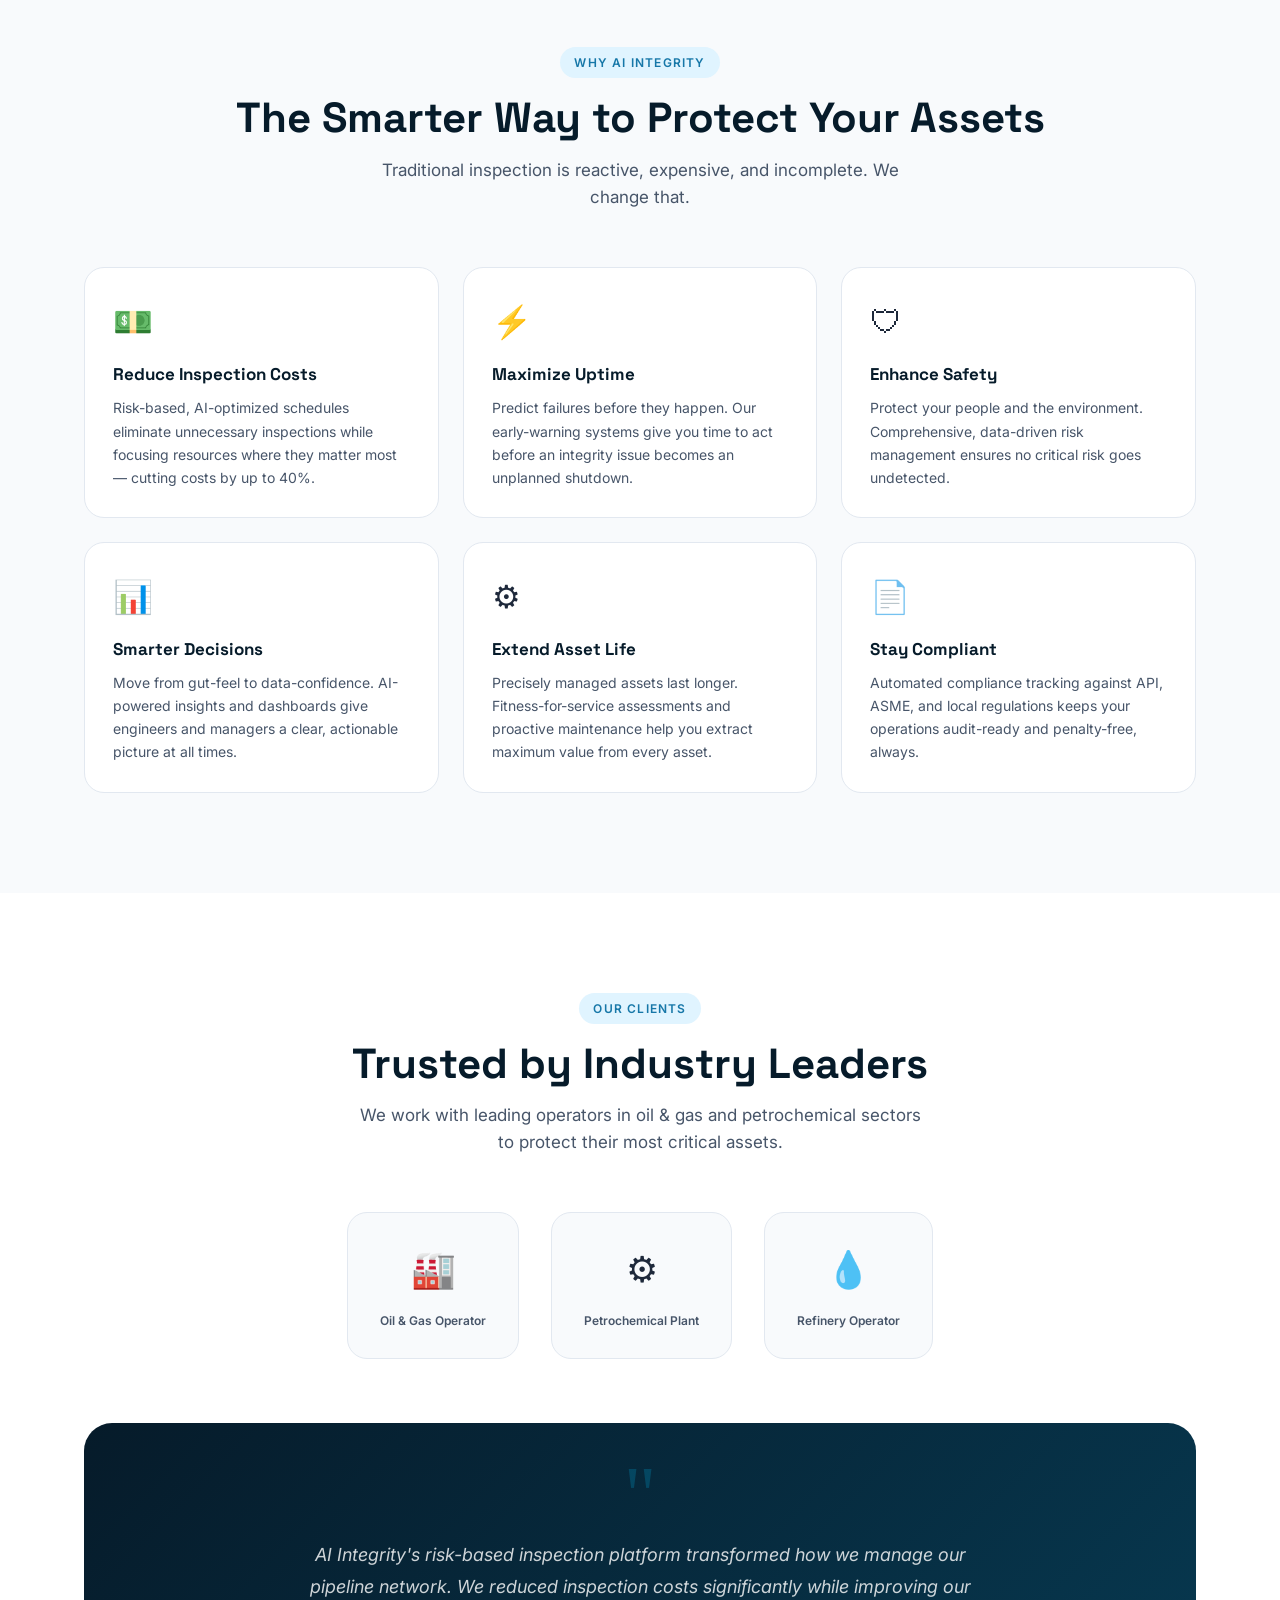
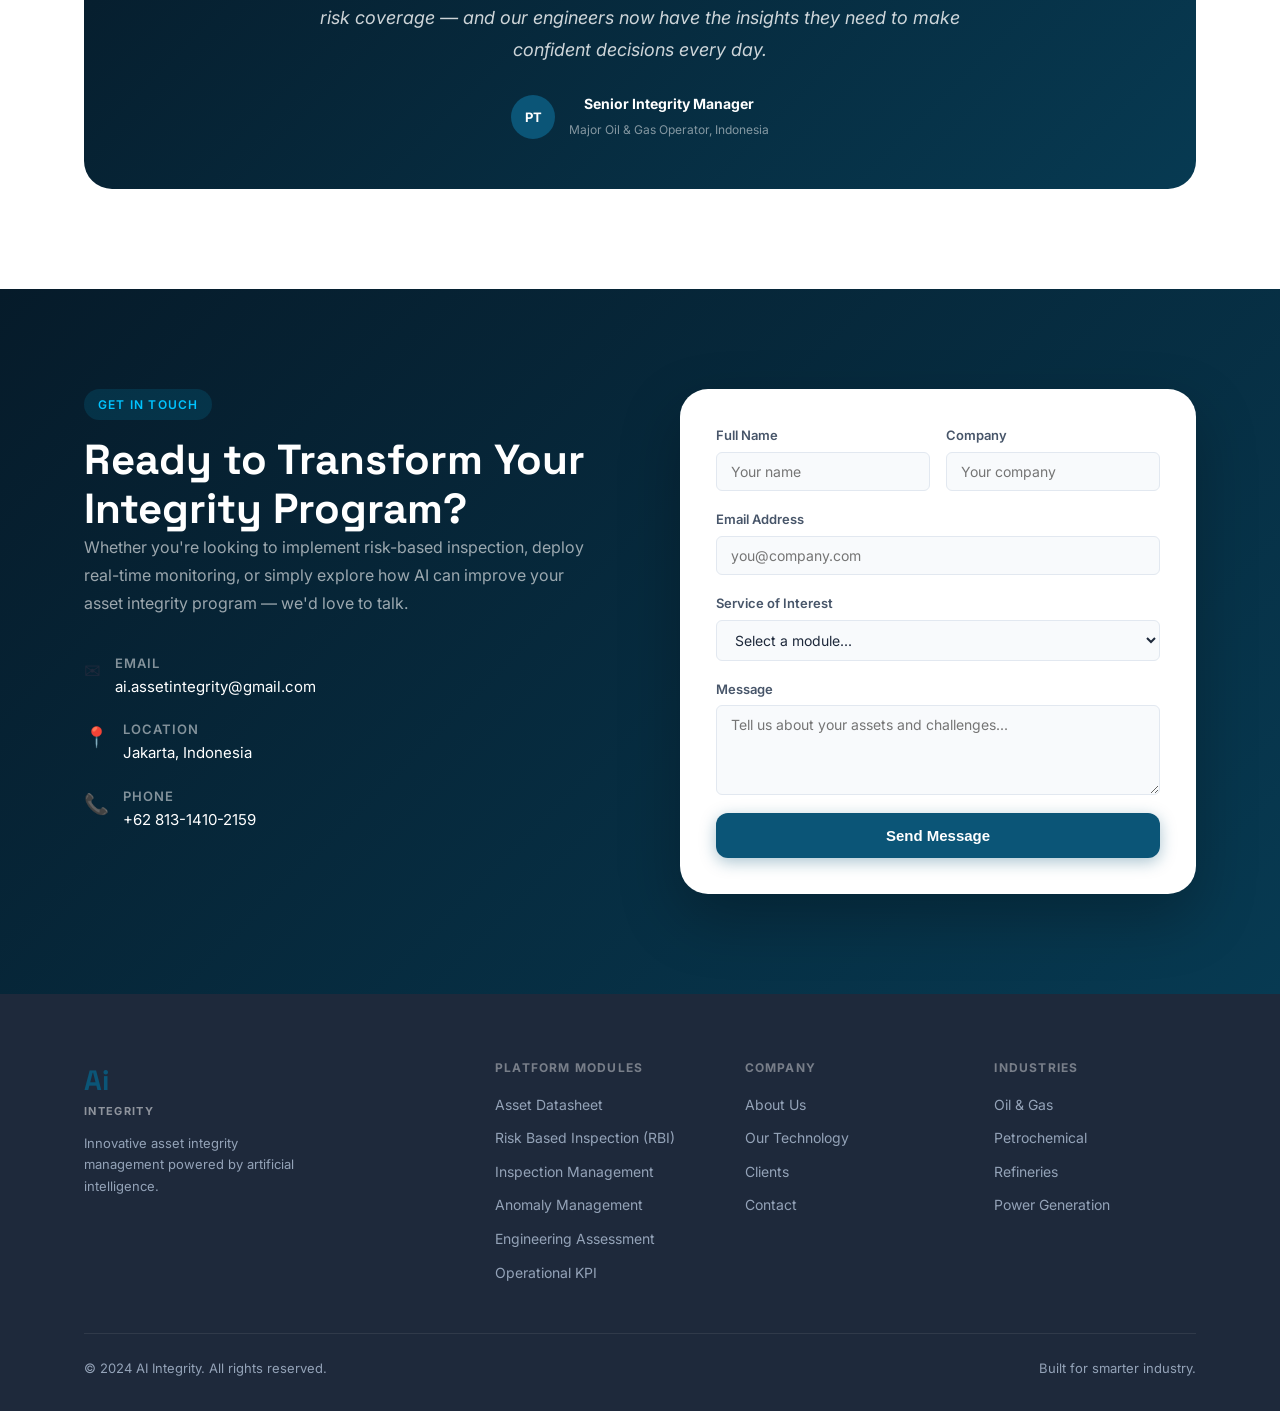
==== commit 36b372e6: "Fix chat sizing, greeting regex collision, remove 99% accuracy claim - Fix 'High risk assets?' chip " ====
--- a/index.html
+++ b/index.html
@@ -78,11 +78,6 @@
         <div class="stat">
           <span class="stat-num">3x</span>
           <span class="stat-label">Faster Risk Assessment</span>
-        </div>
-        <div class="stat-divider"></div>
-        <div class="stat">
-          <span class="stat-num">99%</span>
-          <span class="stat-label">Prediction Accuracy</span>
         </div>
       </div>
     </div>
